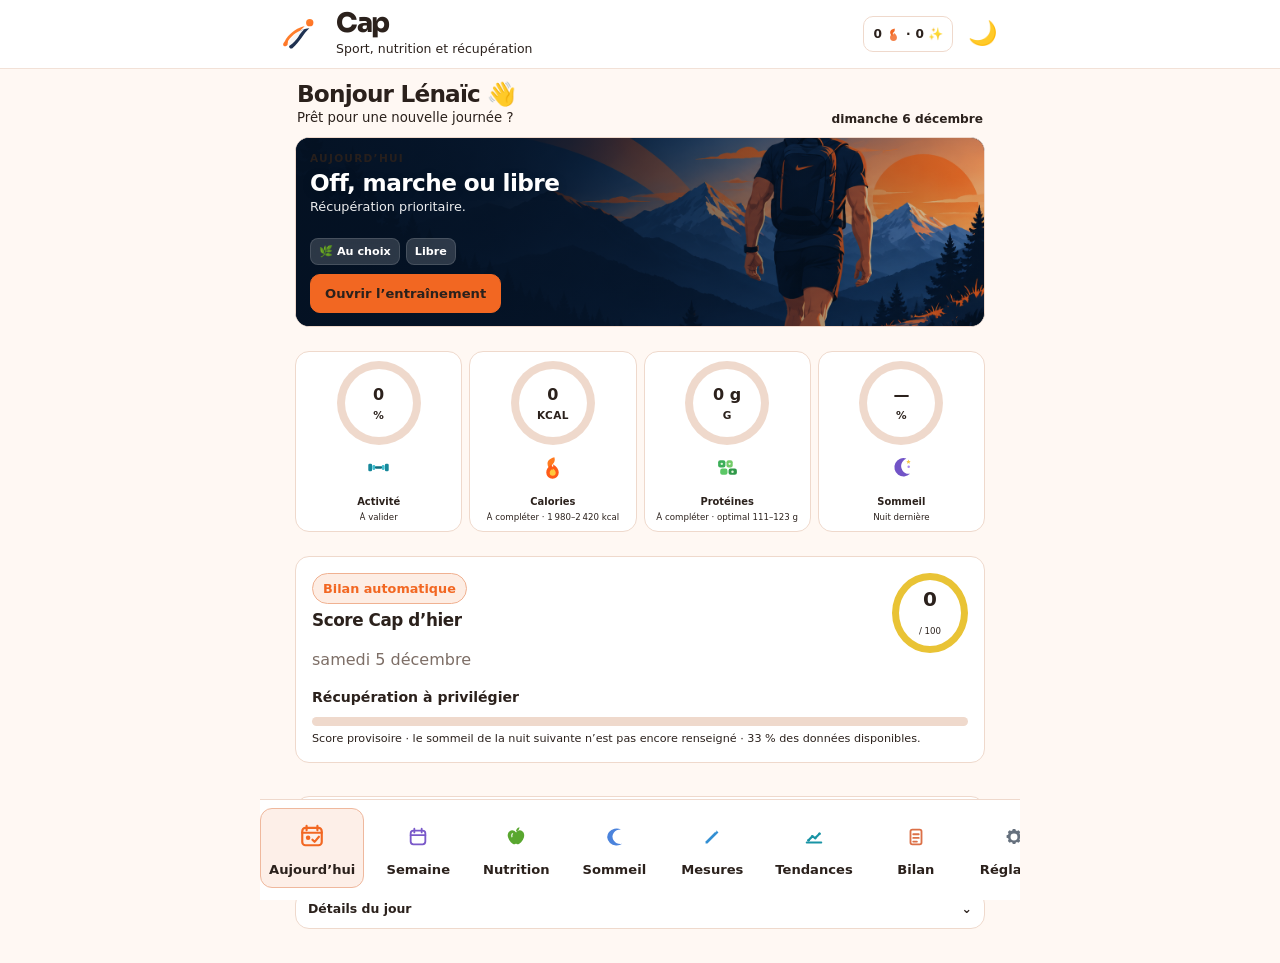
==== index.html @ 87cb785f "Add files via upload" ====
<!DOCTYPE html>
<html lang="fr">
<head>
<meta charset="UTF-8"><meta name="viewport" content="width=device-width,initial-scale=1">
<title>Cap — Sport, nutrition et récupération</title>
<style>
:root{--bg:#f4f7fb;--panel:#fff;--text:#172033;--muted:#6b7280;--line:#e2e8f0;--accent:#315efb;--soft:#eef2ff;--good:#16835f;--warn:#b56b00;--bad:#c6424e;--shadow:0 10px 28px rgba(27,42,73,.08)}
body.dark{--bg:#101521;--panel:#171e2d;--text:#edf2ff;--muted:#aab5ca;--line:#2a3449;--accent:#8ca7ff;--soft:#222d4e;--shadow:0 10px 28px rgba(0,0,0,.25)}
*{box-sizing:border-box}body{margin:0;background:var(--bg);color:var(--text);font-family:Inter,system-ui,-apple-system,Segoe UI,Roboto,sans-serif}button,input,select{font:inherit}button{cursor:pointer}
header{position:sticky;top:0;z-index:20;background:color-mix(in srgb,var(--panel) 94%,transparent);backdrop-filter:blur(12px);border-bottom:1px solid var(--line)}
.head,nav,main{max-width:1180px;margin:auto}.head{padding:13px 18px;display:flex;align-items:center;justify-content:space-between;gap:12px}.brand{display:flex;align-items:center;gap:12px}.logo{width:46px;height:46px;border-radius:15px;background:var(--soft);display:grid;place-items:center;font-size:24px}h1{margin:0;font-size:1.2rem}.subtitle{font-size:.82rem;color:var(--muted)}.actions{display:flex;gap:8px;flex-wrap:wrap}
.btn,.navbtn{border:1px solid var(--line);background:var(--panel);color:var(--text);padding:9px 12px;border-radius:12px;font-weight:700}.btn.primary,.navbtn.active{background:var(--accent);border-color:var(--accent);color:#fff}.btn.bad{color:var(--bad)}
nav{padding:0 18px 12px;display:flex;gap:7px;overflow:auto}.navbtn{white-space:nowrap}main{padding:20px 18px 60px}.view{display:none}.view.active{display:block}.grid{display:grid;grid-template-columns:minmax(0,2fr) minmax(280px,1fr);gap:18px}.card{background:var(--panel);border:1px solid var(--line);border-radius:18px;box-shadow:var(--shadow);padding:18px}.card h2,.card h3{margin-top:0}.hero{display:flex;justify-content:space-between;gap:14px;align-items:flex-start}.badge{display:inline-flex;padding:6px 10px;border-radius:999px;background:var(--soft);color:var(--accent);font-size:.8rem;font-weight:800}.note{color:var(--muted);line-height:1.5}.kpis{display:grid;grid-template-columns:repeat(4,1fr);gap:10px}.kpi{border:1px solid var(--line);border-radius:15px;padding:14px}.kpi strong{display:block;font-size:1.3rem}.kpi span{font-size:.8rem;color:var(--muted)}.form{display:grid;grid-template-columns:repeat(2,1fr);gap:11px}.form.three{grid-template-columns:repeat(3,1fr)}.field label{display:block;font-size:.77rem;color:var(--muted);margin-bottom:5px}.field input,.field select{width:100%;border:1px solid var(--line);background:var(--bg);color:var(--text);border-radius:11px;padding:10px}.rec{border-radius:16px;padding:16px;border-left:5px solid var(--accent);background:var(--soft)}.rec.good{border-left-color:var(--good)}.rec.warn{border-left-color:var(--warn)}.rec.bad{border-left-color:var(--bad)}.week{display:grid;grid-template-columns:repeat(7,minmax(120px,1fr));gap:9px;overflow:auto}.day{min-width:120px;border:1px solid var(--line);border-radius:15px;padding:13px;background:var(--panel);color:var(--text);text-align:left}.day.today{border:2px solid var(--accent);background:var(--soft)}.day.done{box-shadow:inset 0 0 0 1px var(--good)}.day strong,.day span{display:block}.day span{font-size:.79rem;color:var(--muted);margin-top:4px}.tabs{display:flex;gap:7px;overflow:auto;margin-bottom:14px}.exercise,.history-item,.alert{border:1px solid var(--line);border-radius:14px;padding:13px;margin-top:9px}.exercise label{display:flex;gap:9px}.exercise input{width:20px;height:20px;accent-color:var(--accent)}.exercise-title{font-weight:800}.exercise-meta,.muted{font-size:.84rem;color:var(--muted)}.history{display:grid;gap:10px}.alerts{display:grid;gap:9px}.small{font-size:.82rem}
@media(max-width:900px){.grid{grid-template-columns:1fr}.kpis{grid-template-columns:repeat(2,1fr)}}@media(max-width:620px){.head{display:block}.actions{margin-top:12px}.actions .btn{flex:1}.form,.form.three{grid-template-columns:1fr}.hero{display:block}}

/* Lisibilité renforcée, notamment sur les navigateurs Android */
body, main, .card, .hero, .hero h2, .hero p, .rec, .rec strong, .rec p,
#todayTitle, #todayIntro, #recommendation, #recommendation strong, #recommendation p {
  color: var(--text) !important;
  -webkit-text-fill-color: var(--text) !important;
  opacity: 1 !important;
  visibility: visible !important;
}
.badge, #todayBadge {
  color: var(--accent) !important;
  -webkit-text-fill-color: var(--accent) !important;
  background: var(--soft) !important;
  opacity: 1 !important;
}
.hero h2, #todayTitle {font-size:1.55rem !important;line-height:1.25;margin:12px 0 7px !important;font-weight:850 !important;}
.hero .note, #todayIntro {font-size:1rem !important;line-height:1.55 !important;color:var(--muted) !important;-webkit-text-fill-color:var(--muted) !important;}
.rec {font-size:1rem !important;line-height:1.5 !important;}
.rec strong {display:block;font-size:1.05rem !important;margin-bottom:5px;}
.rec p {margin:0 !important;}


.bmi-panel{margin-top:16px;border:1px solid var(--line);border-radius:16px;padding:16px;background:var(--panel)}
.bmi-value{font-size:2.7rem;font-weight:900;line-height:1;color:var(--text)}
.bmi-category{font-size:1.05rem;color:var(--muted);margin-top:5px}
.bmi-scale-wrap{position:relative;margin:26px 4px 8px}
.bmi-scale{height:16px;border-radius:5px;background:linear-gradient(90deg,
 var(--bad) 0% 13.2%,
 #6fbe4a 13.2% 47.4%,
 #f2cf61 47.4% 73.7%,
 var(--bad) 73.7% 100%);
 border:1px solid var(--line);overflow:visible}
.bmi-pointer{position:absolute;top:-18px;transform:translateX(-50%);width:0;height:0;
 border-left:10px solid transparent;border-right:10px solid transparent;border-bottom:18px solid var(--text);
 transition:left .2s}
.bmi-labels{display:flex;justify-content:space-between;color:var(--muted);font-size:.78rem;margin-top:8px}


/* ============================================================
   CAP — Console claire / Horizon sombre
   ============================================================ */
:root{
  --bg:#f7f8fa;
  --panel:#ffffff;
  --text:#16191f;
  --muted:#626872;
  --line:#d9dde3;
  --accent:#ff4b12;
  --soft:#fff1eb;
  --good:#56bd18;
  --warn:#ff8700;
  --bad:#f33224;
  --violet:#7137d8;
  --cyan:#00a5bb;
  --green:#59bd13;
  --orange:#ff530d;
  --shadow:0 8px 24px rgba(25,31,41,.06);
}
body.dark{
  --bg:#030d21;
  --panel:#071831;
  --text:#f5f8ff;
  --muted:#b8c0d2;
  --line:#174271;
  --accent:#ff8700;
  --soft:#112950;
  --good:#8eda22;
  --warn:#ff8700;
  --bad:#ff4638;
  --violet:#b167ff;
  --cyan:#16d5ed;
  --green:#98db2d;
  --orange:#ff8700;
  --shadow:0 14px 32px rgba(0,0,0,.28);
}

body{
  background:
    radial-gradient(circle at 15% -20%, rgba(0,165,187,.06), transparent 30%),
    var(--bg);
}
body.dark{
  background:
    radial-gradient(circle at 50% 0%, rgba(13,72,143,.36), transparent 43%),
    linear-gradient(180deg,#020a1a 0%,#03132b 100%);
}

header{
  background:color-mix(in srgb,var(--panel) 95%,transparent);
  border-bottom:1px solid var(--line);
  box-shadow:0 2px 14px rgba(20,27,39,.04);
}
body.dark header{background:rgba(3,13,33,.92)}

.logo{
  width:58px;height:58px;
  border:1.5px solid var(--line);
  border-radius:16px;
  background:var(--panel);
  font-size:30px;
  box-shadow:none;
}
body.dark .logo{
  border-color:#0a8dd2;
  background:linear-gradient(145deg,#05142b,#081c38);
}

h1{
  font-family:"Arial Narrow","Roboto Condensed",Impact,sans-serif;
  font-size:2rem;
  letter-spacing:.02em;
}
.subtitle{font-size:.9rem}

.actions .btn{
  min-width:96px;
  background:var(--panel);
  border-width:1.5px;
  font-weight:800;
}
#exportBtn{color:var(--orange);border-color:color-mix(in srgb,var(--orange) 45%,var(--line))}
#importBtn{color:var(--cyan);border-color:color-mix(in srgb,var(--cyan) 45%,var(--line))}
#darkBtn{color:var(--violet);border-color:color-mix(in srgb,var(--violet) 45%,var(--line))}
.actions .btn:hover{transform:translateY(-1px)}

nav{
  padding-top:2px;
  align-items:stretch;
}
.navbtn{
  display:flex;
  flex-direction:column;
  align-items:center;
  justify-content:center;
  gap:3px;
  min-width:104px;
  padding:8px 12px;
  border-color:transparent;
  background:transparent;
  color:var(--muted);
  font-size:.79rem;
  transition:.18s ease;
}
.nav-icon{font-size:1.35rem;line-height:1.1}
.navbtn.active{
  background:var(--soft);
  color:var(--accent);
  border-color:color-mix(in srgb,var(--accent) 30%,transparent);
}
.nav-today.active,.nav-week.active,.nav-settings.active{color:var(--orange)}
.nav-nutrition.active{color:var(--green);background:color-mix(in srgb,var(--green) 10%,var(--panel))}
.nav-sleep.active{color:var(--violet);background:color-mix(in srgb,var(--violet) 10%,var(--panel))}
.nav-history.active,.nav-trends.active{color:var(--cyan);background:color-mix(in srgb,var(--cyan) 10%,var(--panel))}

.card{
  border-radius:17px;
  box-shadow:var(--shadow);
  border:1px solid var(--line);
}
.card h2,.card h3{
  font-family:"Arial Narrow","Roboto Condensed",Impact,sans-serif;
  text-transform:uppercase;
  letter-spacing:.045em;
  font-weight:700;
}
body.dark .card{
  background:linear-gradient(145deg,rgba(8,29,60,.95),rgba(4,19,43,.96));
}

.kpi{
  min-height:128px;
  text-align:center;
  display:flex;
  flex-direction:column;
  justify-content:center;
  border-width:1.5px;
  background:var(--panel);
}
.kpi strong{font-size:1.75rem}
.kpi:nth-child(1){color:var(--violet);border-color:color-mix(in srgb,var(--violet) 38%,var(--line))}
.kpi:nth-child(2){color:var(--cyan);border-color:color-mix(in srgb,var(--cyan) 38%,var(--line))}
.kpi:nth-child(3){color:var(--orange);border-color:color-mix(in srgb,var(--orange) 38%,var(--line))}
.kpi:nth-child(4){color:var(--green);border-color:color-mix(in srgb,var(--green) 38%,var(--line))}
.kpi span{color:inherit;opacity:.78}
body.dark .kpi:nth-child(1){background:linear-gradient(155deg,#251342,#120b2f)}
body.dark .kpi:nth-child(2){background:linear-gradient(155deg,#073d54,#062b43)}
body.dark .kpi:nth-child(3){background:linear-gradient(155deg,#5c2d14,#3a1b0d)}
body.dark .kpi:nth-child(4){background:linear-gradient(155deg,#173c25,#0b2918)}

#today > .card:nth-child(2) h3{color:var(--orange)}
.alert{
  border-left:4px solid var(--orange);
  background:color-mix(in srgb,var(--orange) 5%,var(--panel));
}

.bmi-value{color:var(--green)!important;font-family:monospace}
body.dark .bmi-value{color:#28a7ff!important}
.bmi-category{text-transform:uppercase;font-family:monospace;letter-spacing:.03em}
.bmi-scale{height:14px;border-radius:999px}

.field input,.field select{
  border-width:1.5px;
  background:color-mix(in srgb,var(--panel) 92%,var(--bg));
}
input[type="range"]{accent-color:var(--orange)}

.btn.primary{
  background:linear-gradient(135deg,var(--orange),#e93b0a);
  border-color:var(--orange);
  color:#fff!important;
}
body.dark .btn.primary{box-shadow:0 0 18px rgba(255,135,0,.18)}

.badge{
  background:color-mix(in srgb,var(--orange) 12%,var(--panel))!important;
  color:var(--orange)!important;
  border:1px solid color-mix(in srgb,var(--orange) 35%,var(--line));
}
.rec{
  background:color-mix(in srgb,var(--cyan) 8%,var(--panel));
  border-left-color:var(--cyan);
}
.rec.warn{background:color-mix(in srgb,var(--orange) 9%,var(--panel));border-left-color:var(--orange)}
.rec.bad{background:color-mix(in srgb,var(--bad) 8%,var(--panel));border-left-color:var(--bad)}
.rec.good{background:color-mix(in srgb,var(--green) 8%,var(--panel));border-left-color:var(--green)}

.day.today{
  border-color:var(--orange);
  background:color-mix(in srgb,var(--orange) 8%,var(--panel));
}
.exercise input{accent-color:var(--orange)}
.progress>div{background:linear-gradient(90deg,var(--cyan),var(--green))}

.sleep-score .moon{filter:drop-shadow(0 0 12px rgba(177,103,255,.25))}
#sleepLabel{color:var(--violet)}

@media(max-width:620px){
  body{padding-bottom:82px}
  header{position:relative}
  .head{padding:16px 18px}
  .brand{align-items:center}
  .actions{display:grid;grid-template-columns:repeat(3,1fr);width:100%;gap:8px}
  .actions .btn{min-width:0;padding:11px 6px;font-size:.8rem}
  nav{
    position:fixed;
    left:0;right:0;bottom:0;
    z-index:50;
    max-width:none;
    padding:6px 8px calc(6px + env(safe-area-inset-bottom));
    background:color-mix(in srgb,var(--panel) 96%,transparent);
    backdrop-filter:blur(14px);
    border-top:1px solid var(--line);
    gap:2px;
  }
  body.dark nav{background:rgba(3,13,33,.96)}
  .navbtn{
    flex:1;
    min-width:67px;
    padding:7px 3px;
    font-size:.65rem;
    border-radius:11px;
  }
  .nav-icon{font-size:1.2rem}
  .kpis{grid-template-columns:repeat(2,1fr)}
  .kpi{min-height:112px}
  main{padding-bottom:24px}
}


.mobile-theme-btn{display:none;border:1.5px solid var(--line);background:var(--panel);color:var(--violet);width:46px;height:46px;border-radius:14px;font-size:1.35rem;align-items:center;justify-content:center;box-shadow:var(--shadow)}
body.dark .mobile-theme-btn{background:#112950;border-color:#7049aa;color:#d9b8ff}
@media(max-width:620px){
  .head{position:relative;padding-right:76px!important}
  .mobile-theme-btn{display:flex;position:absolute;right:18px;top:20px;z-index:5}
  .actions{display:grid!important;margin-top:14px!important}
  #darkBtn{display:none}
}


.meal-form{display:grid;grid-template-columns:1.5fr repeat(4,minmax(90px,1fr));gap:10px;align-items:end}
.meal-actions{display:flex;gap:8px;flex-wrap:wrap;margin-top:12px}
.meal-list{display:grid;gap:10px;margin-top:18px}
.meal-item{border:1px solid var(--line);border-radius:14px;padding:14px;background:color-mix(in srgb,var(--panel) 96%,var(--bg))}
.meal-item-head{display:flex;justify-content:space-between;align-items:flex-start;gap:12px}
.meal-title{font-weight:850;font-size:1rem}
.meal-time{font-size:.78rem;color:var(--muted);margin-top:3px}
.meal-macros{display:grid;grid-template-columns:repeat(4,1fr);gap:8px;margin-top:12px}
.meal-macro{border:1px solid var(--line);border-radius:11px;padding:9px;text-align:center}
.meal-macro strong{display:block;font-size:1rem}.meal-macro span{font-size:.72rem;color:var(--muted)}
.meal-buttons{display:flex;gap:7px}.meal-buttons .btn{padding:7px 9px;font-size:.78rem}
.total-strip{display:grid;grid-template-columns:repeat(4,1fr);gap:8px;margin-top:16px}
.total-chip{border:1px solid var(--line);border-radius:12px;padding:10px;text-align:center;background:var(--panel)}
.total-chip strong{display:block;font-size:1.08rem}.total-chip span{font-size:.75rem;color:var(--muted)}
@media(max-width:850px){.meal-form{grid-template-columns:1fr 1fr}.meal-form .field:first-child{grid-column:1/-1}}
@media(max-width:560px){.meal-form{grid-template-columns:1fr 1fr}.meal-macros,.total-strip{grid-template-columns:repeat(2,1fr)}}


.overview-kpis{grid-template-columns:repeat(3,1fr)}
.kpi small{display:block;margin-top:7px;font-size:.72rem;color:var(--muted);font-weight:700}
.mini-progress{height:8px;width:100%;margin-top:11px;border-radius:999px;background:var(--line);overflow:hidden}
.mini-progress>div{height:100%;width:0;border-radius:999px;transition:width .25s ease}
#kpiSleepBar{background:var(--violet)}
#kpiRecoveryBar{background:var(--cyan)}
#kpiCaloriesBar{background:var(--orange)}
.sleep-progress.attention>div{background:var(--warn)!important}
.sleep-progress.critical>div{background:var(--bad)!important}
#kpiProteinBar{background:var(--green)}
#kpiCarbsBar{background:var(--cyan)}
#kpiFatBar{background:var(--violet)}
.overview-kpis .kpi:nth-child(5){color:var(--cyan);border-color:color-mix(in srgb,var(--cyan) 38%,var(--line))}
.overview-kpis .kpi:nth-child(6){color:var(--violet);border-color:color-mix(in srgb,var(--violet) 38%,var(--line))}
body.dark .overview-kpis .kpi:nth-child(5){background:linear-gradient(155deg,#073d54,#062b43)}
body.dark .overview-kpis .kpi:nth-child(6){background:linear-gradient(155deg,#251342,#120b2f)}
@media(max-width:760px){.overview-kpis{grid-template-columns:repeat(2,1fr)}}


.navy-panel{margin-top:16px;border:1px solid var(--line);border-radius:16px;padding:16px;background:var(--panel)}
.navy-result{display:flex;justify-content:space-between;align-items:flex-end;gap:16px;margin-top:16px}
.navy-value{font-size:2.7rem;font-weight:900;line-height:1;color:var(--cyan);font-family:monospace}
.navy-label{font-size:1rem;color:var(--muted);margin-top:5px}
.navy-help{margin-top:12px;padding:11px;border-radius:12px;background:color-mix(in srgb,var(--cyan) 7%,var(--panel));color:var(--muted);font-size:.82rem;line-height:1.45}
.navy-gauge{height:12px;border-radius:999px;background:linear-gradient(90deg,#43b96b 0 35%,#8bc34a 35% 55%,#f3c34f 55% 75%,#ef5b4d 75% 100%);position:relative;margin-top:22px}
.navy-pointer{position:absolute;top:-17px;transform:translateX(-50%);width:0;height:0;border-left:9px solid transparent;border-right:9px solid transparent;border-bottom:16px solid var(--text);left:0;transition:left .2s}
.navy-scale{display:flex;justify-content:space-between;color:var(--muted);font-size:.74rem;margin-top:7px}
@media(max-width:620px){.navy-result{display:block}.navy-value{margin-top:8px}}


.yesterday-score-card{border-color:color-mix(in srgb,var(--cyan) 45%,var(--line))}
.score-cap-head{display:flex;justify-content:space-between;align-items:center;gap:16px}
.score-cap-head h2{margin:10px 0 3px}
.score-cap-ring{width:104px;height:104px;flex:0 0 104px;border-radius:50%;display:flex;flex-direction:column;align-items:center;justify-content:center;border:8px solid var(--line);background:var(--panel);box-shadow:inset 0 0 0 2px color-mix(in srgb,var(--cyan) 20%,transparent)}
.score-cap-ring strong{font-size:2rem;line-height:1}.score-cap-ring span{font-size:.72rem;color:var(--muted)}
.score-cap-ring.excellent{border-color:var(--green)}.score-cap-ring.very-good{border-color:var(--cyan)}.score-cap-ring.good{border-color:#e3c33c}.score-cap-ring.medium{border-color:var(--orange)}.score-cap-ring.low{border-color:var(--bad)}
.score-cap-status{font-size:1.15rem;font-weight:850;margin-top:14px}
.score-cap-progress{height:13px;background:var(--line);border-radius:999px;overflow:hidden;margin-top:9px}
.score-cap-progress>div{height:100%;width:0;border-radius:999px;background:linear-gradient(90deg,var(--orange),var(--cyan),var(--green));transition:width .3s}
.score-cap-coverage{font-size:.78rem;color:var(--muted);margin-top:7px}
.score-breakdown{display:grid;grid-template-columns:repeat(4,1fr);gap:9px;margin:17px 0}
.score-part{border:1px solid var(--line);border-radius:13px;padding:11px;background:color-mix(in srgb,var(--panel) 96%,var(--bg))}
.score-part span{display:block;font-size:.76rem;color:var(--muted)}.score-part strong{display:block;font-size:1.12rem;margin:4px 0 8px}
.score-part .mini-progress{margin-top:0;height:6px}.score-part .mini-progress>div{background:var(--cyan)}
#yesterdayNutritionBar{background:var(--green)}#yesterdayActivityBar{background:var(--orange)}#yesterdayWellnessBar{background:var(--violet)}
@media(max-width:620px){.score-cap-ring{width:88px;height:88px;flex-basis:88px}.score-cap-ring strong{font-size:1.65rem}.score-breakdown{grid-template-columns:repeat(2,1fr)}}


/* Icônes de navigation en flat design */
.nav-icon{
  width:38px;
  height:38px;
  display:grid;
  place-items:center;
  border-radius:12px;
  font-size:1.25rem;
  line-height:1;
  background:#edf1f6;
  border:1px solid transparent;
  box-shadow:none;
}
.nav-today .nav-icon{background:#fff0e9;color:#ef5a24;border-color:#ffd1bf}
.nav-week .nav-icon{background:#eaf2ff;color:#3478d4;border-color:#c7dcff}
.nav-nutrition .nav-icon{background:#edf9e8;color:#58a928;border-color:#cdeaba}
.nav-sleep .nav-icon{background:#f1eafd;color:#7a52c7;border-color:#d9c7f5}
.nav-history .nav-icon{background:#fff4df;color:#b87818;border-color:#f1d39c}
.nav-trends .nav-icon{background:#e8f8fa;color:#168fa0;border-color:#bde7ec}
.nav-settings .nav-icon{background:#eef0f3;color:#59616d;border-color:#d7dce2}
body.dark .nav-icon{box-shadow:none}
body.dark .nav-today .nav-icon{background:#4c2014;color:#ff8658;border-color:#8f4027}
body.dark .nav-week .nav-icon{background:#102f58;color:#68a9ff;border-color:#24558d}
body.dark .nav-nutrition .nav-icon{background:#173a22;color:#8bd85a;border-color:#356f45}
body.dark .nav-sleep .nav-icon{background:#2b1b4c;color:#bc8aff;border-color:#5b3a8e}
body.dark .nav-history .nav-icon{background:#493516;color:#ffc862;border-color:#826126}
body.dark .nav-trends .nav-icon{background:#113b43;color:#47d2df;border-color:#246b76}
body.dark .nav-settings .nav-icon{background:#252e3c;color:#c6ced9;border-color:#465367}
.navbtn.active .nav-icon{transform:translateY(-1px)}
@media(max-width:620px){
  .nav-icon{width:34px;height:34px;border-radius:10px;font-size:1.12rem}
}


.easter-version-wrap{margin-top:28px;padding-top:18px;border-top:1px solid var(--line);text-align:center}
.version-egg{appearance:none;border:0;background:transparent;color:var(--muted);font:700 .8rem/1.2 monospace;padding:8px 12px;border-radius:10px;cursor:pointer;user-select:none;-webkit-user-select:none}
.version-egg:active{background:color-mix(in srgb,var(--accent) 8%,transparent)}
.version-hint{font-size:.7rem;color:color-mix(in srgb,var(--muted) 72%,transparent);margin-top:2px}


.exercise-row{display:grid;grid-template-columns:minmax(0,1fr) 150px;gap:14px;align-items:center}.exercise-row.no-charge{grid-template-columns:1fr}
.exercise-main label{margin:0}
.charge-field label{display:block;font-size:.7rem;color:var(--muted);margin-bottom:4px}
.charge-input{width:100%;min-width:118px;border:1px solid var(--line);background:var(--bg);color:var(--text);border-radius:10px;padding:10px 8px;text-align:center;font-weight:750;font-size:1rem}
.charge-input::placeholder{color:var(--muted);font-weight:500}
@media(max-width:520px){
 .exercise-row{grid-template-columns:minmax(0,1fr) 128px;gap:10px}.exercise-row.no-charge{grid-template-columns:1fr}
 .charge-input{padding:8px 5px}
}


.plank-timer{margin-top:10px;padding:11px;border:1px solid var(--line);border-radius:12px;background:color-mix(in srgb,var(--cyan) 6%,var(--panel))}
.timer-top{display:flex;align-items:center;justify-content:space-between;gap:10px}
.timer-display{font:900 1.65rem/1 monospace;color:var(--cyan)}
.timer-duration{display:flex;align-items:center;gap:6px;color:var(--muted);font-size:.76rem}
.timer-duration input{width:72px;border:1px solid var(--line);background:var(--bg);color:var(--text);border-radius:9px;padding:7px;text-align:center;font-weight:800}
.timer-buttons{display:flex;gap:7px;flex-wrap:wrap;margin-top:10px}
.timer-buttons .btn{padding:7px 10px;font-size:.76rem}
.timer-progress{height:7px;background:var(--line);border-radius:999px;overflow:hidden;margin-top:10px}
.timer-progress>div{height:100%;width:100%;background:linear-gradient(90deg,var(--cyan),var(--violet));transition:width .2s linear}


.training-tools{display:grid;grid-template-columns:1fr 1fr;gap:10px;margin:14px 0}
.tool-card{border:1px solid var(--line);border-radius:14px;padding:12px;background:color-mix(in srgb,var(--panel) 92%,var(--cyan) 8%)}
.tool-head{display:flex;justify-content:space-between;align-items:center;gap:8px;margin-bottom:8px}
.tool-time{font:900 1.45rem/1 monospace}
.tool-actions{display:flex;gap:6px;flex-wrap:wrap}
.tool-actions .btn{padding:7px 9px;font-size:.74rem}
.tool-duration{width:67px!important;padding:6px!important;text-align:center}
.light-mode-banner{border:1px solid color-mix(in srgb,var(--orange) 55%,var(--line));background:color-mix(in srgb,var(--orange) 9%,var(--panel));border-radius:13px;padding:11px;margin:12px 0}
.light-mode-banner strong{display:block;margin-bottom:4px}
.mode-buttons{display:flex;gap:6px;flex-wrap:wrap;margin-top:9px}
.series-details{margin-top:8px;border-top:1px dashed var(--line);padding-top:7px}
.series-details summary{cursor:pointer;color:var(--muted);font-size:.78rem;font-weight:800;list-style:none}
.series-details summary::-webkit-details-marker{display:none}
.series-grid{display:grid;grid-template-columns:repeat(auto-fit,minmax(68px,1fr));gap:7px;margin-top:9px}
.series-item{border:1px solid var(--line);border-radius:10px;padding:7px;text-align:center;background:var(--panel)}
.series-item.done{border-color:color-mix(in srgb,var(--green) 65%,var(--line));background:color-mix(in srgb,var(--green) 10%,var(--panel))}
.series-item label{display:flex!important;justify-content:center;gap:5px;font-size:.72rem}
.series-item input[type=number]{width:55px;margin-top:5px;padding:5px;border:1px solid var(--line);border-radius:7px;background:var(--bg);color:var(--text);text-align:center}
.progression-tip{margin-top:8px;padding:8px 10px;border-radius:10px;background:color-mix(in srgb,var(--green) 10%,var(--panel));border:1px solid color-mix(in srgb,var(--green) 45%,var(--line));font-size:.78rem}
.session-meta{font-size:.75rem;color:var(--muted);margin-top:5px}
@media(max-width:600px){.training-tools{grid-template-columns:1fr}.tool-card{padding:10px}.series-grid{grid-template-columns:repeat(3,1fr)}}


.training-tools{gap:8px;margin:10px 0}
.tool-card{padding:9px 10px;border-radius:12px}
.tool-head{margin-bottom:6px}
.tool-time{font-size:1.15rem}
.tool-actions{gap:5px}
.tool-actions .btn{padding:6px 8px;font-size:.7rem}
.tool-duration{width:58px!important;padding:5px!important}
.mode-accordion{margin:10px 0;border:1px solid color-mix(in srgb,var(--orange) 45%,var(--line));border-radius:12px;background:color-mix(in srgb,var(--orange) 7%,var(--panel));overflow:hidden}
.mode-accordion summary{cursor:pointer;list-style:none;padding:10px 12px;font-weight:850;display:flex;justify-content:space-between;align-items:center}
.mode-accordion summary::-webkit-details-marker{display:none}
.mode-accordion summary::after{content:'▾';color:var(--muted);font-size:.8rem}
.mode-accordion[open] summary::after{content:'▴'}
.mode-accordion-body{padding:0 12px 11px}
.mode-accordion-body p{margin:0 0 8px;font-size:.82rem;color:var(--muted)}
.mode-buttons{margin-top:0}
.mode-buttons .btn{padding:7px 10px;font-size:.75rem}
.session-timer-single{margin:8px 0 12px}
@media(max-width:600px){
 .training-tools{grid-template-columns:1fr}
 .tool-card{padding:8px 9px}
 .tool-time{font-size:1.05rem}
 .tool-actions .btn{padding:5px 7px}
}


.pre-session-tools{margin:6px 0 14px}
.pre-session-tools .mode-accordion{margin:0 0 8px}
.title-badge-below{display:inline-flex;margin:8px 0 10px}


.week-editor{margin:12px 0 4px;border:1px solid var(--line);border-radius:13px;background:var(--panel);overflow:hidden}
.week-editor>summary{cursor:pointer;list-style:none;padding:10px 12px;font-weight:850;display:flex;align-items:center;justify-content:space-between;gap:8px}
.week-editor>summary::-webkit-details-marker{display:none}
.week-editor>summary::after{content:'▾';color:var(--muted);font-size:.78rem}
.week-editor[open]>summary::after{content:'▴'}
.week-editor-body{padding:0 12px 12px}
.week-editor-note{font-size:.78rem;color:var(--muted);margin:0 0 10px}
.week-editor-grid{display:grid;grid-template-columns:repeat(2,minmax(0,1fr));gap:8px}
.week-editor-row{display:grid;grid-template-columns:78px minmax(0,1fr);align-items:center;gap:8px}
.week-editor-row strong{font-size:.78rem}
.week-editor-row select{width:100%;min-width:0;padding:7px 8px;border:1px solid var(--line);border-radius:9px;background:var(--bg);color:var(--text);font-size:.78rem}
.week-editor-actions{display:flex;gap:7px;flex-wrap:wrap;margin-top:10px}
.week-editor-actions .btn{padding:7px 9px;font-size:.74rem}
.week-custom-badge{display:inline-flex;align-items:center;gap:5px;margin-top:8px;padding:5px 8px;border:1px solid color-mix(in srgb,var(--orange) 45%,var(--line));border-radius:999px;background:color-mix(in srgb,var(--orange) 8%,var(--panel));font-size:.72rem;font-weight:800}
@media(max-width:600px){.week-editor-grid{grid-template-columns:1fr}.week-editor-row{grid-template-columns:70px minmax(0,1fr)}}


.measure-layout{display:grid;grid-template-columns:minmax(0,1.65fr) minmax(280px,.85fr);gap:18px}
.measure-title-row,.measure-chart-head{display:flex;align-items:flex-start;justify-content:space-between;gap:14px}
.measure-profile-strip{display:grid;grid-template-columns:1fr 1fr 1.3fr;gap:9px;margin-top:14px}
.measure-profile-strip>div,.measure-profile-strip>label{border:1px solid var(--line);border-radius:12px;padding:10px;background:color-mix(in srgb,var(--panel) 96%,var(--cyan) 4%)}
.measure-profile-strip span,.measure-profile-strip label{font-size:.72rem;color:var(--muted)}
.measure-profile-strip strong{display:block;margin-top:3px}
.measure-profile-strip select{width:100%;margin-top:5px;border:1px solid var(--line);background:var(--bg);color:var(--text);border-radius:8px;padding:6px}
.measure-entry-grid{display:grid;grid-template-columns:repeat(3,minmax(0,1fr));gap:10px}
.measure-entry-grid>label{font-size:.75rem;font-weight:800;color:var(--muted)}
.measure-entry-grid input,.input-unit input{width:100%;margin-top:5px;border:1px solid var(--line);background:var(--bg);color:var(--text);border-radius:9px;padding:8px;font-weight:750}
.input-unit{display:flex;align-items:center;gap:6px}
.input-unit span{font-size:.72rem;color:var(--muted);margin-top:5px;min-width:22px}
.measure-entry-actions{display:flex;gap:8px;flex-wrap:wrap;margin-top:12px}
.measure-kpis{display:grid;grid-template-columns:1fr 1fr;gap:9px}
.measure-kpi{border:1px solid var(--line);border-radius:12px;padding:10px;background:var(--panel)}
.measure-kpi span{display:block;font-size:.68rem;color:var(--muted);margin-bottom:4px}
.measure-kpi strong{font-size:1.25rem}
.measure-kpi small{display:block;margin-top:4px;color:var(--muted);font-size:.66rem}
.measure-composition{margin-top:10px}
.measure-composition-row{display:flex;justify-content:space-between;gap:10px;padding:7px 0;border-bottom:1px solid var(--line);font-size:.78rem}
.measure-composition-row:last-child{border-bottom:0}
.measure-composition-row span{color:var(--muted)}
.measure-second-row{margin-top:18px}
.measure-chart-head select{border:1px solid var(--line);background:var(--bg);color:var(--text);border-radius:9px;padding:7px;max-width:180px}
.measure-chart{min-height:230px;margin-top:12px;border:1px solid var(--line);border-radius:13px;padding:8px;background:color-mix(in srgb,var(--panel) 97%,var(--cyan) 3%);overflow:hidden}
.measure-chart svg{display:block;width:100%;height:215px}
.measure-chart-empty{display:grid;place-items:center;min-height:210px;color:var(--muted);text-align:center;font-size:.8rem}
.measure-chart-stats{display:grid;grid-template-columns:repeat(4,1fr);gap:8px;margin-top:9px}
.measure-stat-mini{border:1px solid var(--line);border-radius:10px;padding:8px;text-align:center}
.measure-stat-mini strong{display:block;font-size:.9rem}
.measure-stat-mini span{font-size:.65rem;color:var(--muted)}
.measure-stats{display:grid;gap:8px}
.measure-stat-row{border:1px solid var(--line);border-radius:11px;padding:9px}
.measure-stat-row .row-head{display:flex;justify-content:space-between;gap:10px;font-size:.78rem}
.measure-stat-row .row-head span{color:var(--muted)}
.measure-stat-row small{display:block;color:var(--muted);margin-top:4px;font-size:.67rem}
.symmetry-row{margin-top:9px}
.symmetry-head{display:flex;justify-content:space-between;gap:10px;font-size:.76rem}
.symmetry-bar{height:7px;border-radius:999px;background:var(--line);overflow:hidden;margin-top:5px}
.symmetry-bar>div{height:100%;background:linear-gradient(90deg,var(--cyan),var(--violet));border-radius:999px}
.measure-history{display:grid;gap:8px;margin-top:12px}
.measure-history-row{display:grid;grid-template-columns:105px repeat(4,minmax(70px,1fr)) auto;gap:8px;align-items:center;border:1px solid var(--line);border-radius:11px;padding:9px}
.measure-history-row .date{font-weight:850}
.measure-history-cell span{display:block;font-size:.62rem;color:var(--muted)}
.measure-history-cell strong{font-size:.78rem}
.measure-history-buttons{display:flex;gap:5px}
.measure-history-buttons .btn{padding:6px 7px;font-size:.68rem}
.measure-history-actions{display:flex;gap:7px}
.delta-up{color:var(--orange)}
.delta-down{color:var(--green)}
.delta-neutral{color:var(--muted)}
@media(max-width:850px){
 .measure-layout{grid-template-columns:1fr}
 .measure-entry-grid{grid-template-columns:repeat(2,minmax(0,1fr))}
 .measure-profile-strip{grid-template-columns:1fr 1fr}
 .measure-profile-strip>label{grid-column:1/-1}
 .measure-chart-stats{grid-template-columns:repeat(2,1fr)}
}
@media(max-width:600px){
 .measure-entry-grid{grid-template-columns:1fr 1fr}
 .measure-title-row,.measure-chart-head{align-items:stretch;flex-direction:column}
 .measure-chart-head select{max-width:none;width:100%}
 .measure-history-row{grid-template-columns:85px 1fr 1fr auto}
 .measure-history-row .hide-mobile{display:none}
 .measure-kpis{grid-template-columns:1fr 1fr}
}


.measure-chart .chart-axis{stroke:color-mix(in srgb,var(--muted) 35%,transparent);stroke-width:1}
.measure-chart .chart-label{fill:var(--muted);font-size:11px}
.measure-chart .measure-margin-band{fill:color-mix(in srgb,var(--cyan) 15%,transparent);stroke:none}
.measure-chart .measure-line{stroke:var(--cyan);stroke-width:3;vector-effect:non-scaling-stroke}
.measure-chart .measure-dots circle{fill:var(--panel);stroke:var(--violet);stroke-width:2;vector-effect:non-scaling-stroke}

</style>
<link rel="icon" type="image/svg+xml" href="assets/favicon.svg">
<style id="cap-index-nav-fix-v16">
/* Correctif embarqué : un seul fichier à remplacer (index.html). */
#nav .nav-week{background:#f4eeff!important;}
#nav .nav-week .nav-icon{background:#eee4ff!important;color:#7a52c7!important;border-color:#d7c3f7!important;}
#nav .nav-week.active{color:#7a52c7!important;background:#f4eeff!important;}
#nav .nav-sleep{background:#edf5ff!important;}
#nav .nav-sleep .nav-icon{background:#e2efff!important;color:#3478d4!important;border-color:#c2daf9!important;}
#nav .nav-sleep.active{color:#3478d4!important;background:#edf5ff!important;}
#nav .nav-sleep .nav-icon svg{width:25px!important;height:25px!important;}
#nav .nav-nutrition .nav-icon svg{width:24px!important;height:24px!important;}
body.dark #nav .nav-week{background:#251a3e!important;}
body.dark #nav .nav-week .nav-icon{background:#342457!important;color:#bc8aff!important;border-color:#5a3f89!important;}
body.dark #nav .nav-sleep{background:#102947!important;}
body.dark #nav .nav-sleep .nav-icon{background:#17385f!important;color:#77b3ff!important;border-color:#2d5f91!important;}
</style>
<style id="cap-home-kpis-rings-v18">
/* Dashboard maison : anneaux ronds + nav aux couleurs distinctes */
.home-kpis{display:grid;grid-template-columns:repeat(4,minmax(0,1fr));gap:12px;margin-top:14px}
.home-kpi{display:flex;flex-direction:column;align-items:center;justify-content:flex-start;gap:10px;padding:12px 10px;border:1px solid var(--line);border-radius:18px;background:var(--panel);box-shadow:var(--shadow);min-height:164px;text-align:center}
.home-kpi.activity{--ring-color:var(--cyan);--ring-soft:#e9fafd}
.home-kpi.sleep{--ring-color:var(--violet);--ring-soft:#f2eaff}
.home-kpi.calories{--ring-color:var(--orange);--ring-soft:#fff1e8}
.home-kpi.protein{--ring-color:var(--green);--ring-soft:#eef9e8}
.home-kpi.recovery{--ring-color:var(--cyan);--ring-soft:#e9fafd}
.home-kpi-ring{width:84px;height:84px;flex:0 0 84px;border-radius:50%;display:grid;place-items:center;position:relative;background:conic-gradient(var(--ring-color) 0%, var(--line) 0);box-shadow:inset 0 0 0 1px color-mix(in srgb,var(--ring-color) 18%,transparent)}
.home-kpi-ring::before{content:'';position:absolute;inset:8px;border-radius:50%;background:var(--panel);box-shadow:inset 0 0 0 1px color-mix(in srgb,var(--ring-color) 16%,var(--line))}
.home-kpi-ring-inner{position:relative;z-index:1;text-align:center;display:grid;gap:2px;justify-items:center}
.home-kpi-ring strong{font-size:1.12rem;line-height:1.05;font-weight:900;color:var(--text)}
.home-kpi-ring span{font-size:.66rem;font-weight:800;color:var(--muted);text-transform:uppercase;letter-spacing:.03em}
.home-kpi-copy{display:flex;flex-direction:column;align-items:center;gap:4px;min-width:0;width:100%}
.home-kpi-copy small{font-size:.84rem;font-weight:900;color:var(--text);text-transform:none;letter-spacing:0;line-height:1.1}
.home-kpi-copy>span:last-child{font-size:.68rem;line-height:1.25;color:var(--muted);max-width:100%;display:block}
.kpi-icon-badge{width:32px;height:32px;border-radius:11px;display:flex;align-items:center;justify-content:center;border:1px solid transparent;flex:0 0 auto;text-align:center}
.kpi-icon-badge svg{width:20px;height:20px;display:block;margin:auto;flex:0 0 auto}
.kpi-icon-badge.activity{background:#e9fafd;color:var(--cyan);border-color:#bdebf3}
.kpi-icon-badge.sleep{background:#f2eaff;color:var(--violet);border-color:#dccbfb}
.kpi-icon-badge.calories{background:#fff1e8;color:var(--orange);border-color:#ffd0bb}
.kpi-icon-badge.protein{background:#eef9e8;color:var(--green);border-color:#cbeab8}
.kpi-icon-badge.recovery{background:#e9fafd;color:var(--cyan);border-color:#bdebf3}
body.dark .home-kpi{background:linear-gradient(155deg,#071a33,#081d38)}
body.dark .home-kpi-ring::before{background:#071831}
body.dark .kpi-icon-badge.activity{background:#103946;border-color:#266d7c;color:#68e1ec}
body.dark .kpi-icon-badge.sleep{background:#2a1a48;border-color:#5b3c91;color:#cda5ff}
body.dark .kpi-icon-badge.calories{background:#4e2413;border-color:#8e4a2d;color:#ff9d5f}
body.dark .kpi-icon-badge.protein{background:#173721;border-color:#356f45;color:#9ce268}
body.dark .kpi-icon-badge.recovery{background:#103946;border-color:#266d7c;color:#68e1ec}

/* Nav : une couleur par onglet, aucune paire identique côte à côte */
#nav .navbtn{border:1px solid var(--line);border-radius:22px;padding:10px 12px;min-width:104px;color:var(--text);background:var(--panel)}
#nav .navbtn>span:last-child{font-weight:850;color:inherit}
#nav .nav-today{background:#fff6ef;color:#f06a2b;border-color:#ffd5c2}
#nav .nav-week{background:#f6efff;color:#8757cf;border-color:#ddcdf8}
#nav .nav-nutrition{background:#f1f9ec;color:#5ea92e;border-color:#d2eabc}
#nav .nav-sleep{background:#eef6ff;color:#3d7ed8;border-color:#caddfa}
#nav .nav-history{background:#fff4e4;color:#ba811d;border-color:#f4d9aa}
#nav .nav-trends{background:#eaf9f4;color:#1f9a71;border-color:#bde8d7}
#nav .nav-measures{background:#fff0ea;color:#df6d50;border-color:#facbbb}
#nav .nav-summary{background:#fdf0f7;color:#cd5990;border-color:#f2c4da}
#nav .nav-settings{background:#eff3f7;color:#5d6c7c;border-color:#d7e0e9}
#nav .nav-today .nav-icon{background:#fff0e8;color:#f06a2b;border-color:#ffd4c4}
#nav .nav-week .nav-icon{background:#efe5ff;color:#8757cf;border-color:#d8c5fb}
#nav .nav-nutrition .nav-icon{background:#edf8e7;color:#5ea92e;border-color:#cfe8ba}
#nav .nav-sleep .nav-icon{background:#e7f1ff;color:#3d7ed8;border-color:#c7daf9}
#nav .nav-history .nav-icon{background:#fff0d8;color:#ba811d;border-color:#f0d1a0}
#nav .nav-trends .nav-icon{background:#def6ed;color:#1f9a71;border-color:#b4e6d2}
#nav .nav-measures .nav-icon{background:#ffe7df;color:#df6d50;border-color:#f6c2b3}
#nav .nav-summary .nav-icon{background:#fae1ef;color:#cd5990;border-color:#efbdd6}
#nav .nav-settings .nav-icon{background:#e8edf2;color:#5d6c7c;border-color:#d1dae3}
#nav .navbtn.active{box-shadow:inset 0 -3px 0 currentColor;color:inherit}
body.dark #nav .nav-today{background:#3e2017;border-color:#7d462f;color:#ff9b71}
body.dark #nav .nav-week{background:#281b42;border-color:#5b3f8f;color:#c89aff}
body.dark #nav .nav-nutrition{background:#173823;border-color:#376f45;color:#94e061}
body.dark #nav .nav-sleep{background:#132d4a;border-color:#2e6194;color:#8cc2ff}
body.dark #nav .nav-history{background:#4a371a;border-color:#7c5a22;color:#ffd37a}
body.dark #nav .nav-trends{background:#103a33;border-color:#256d5c;color:#61e0b0}
body.dark #nav .nav-measures{background:#47221b;border-color:#8d4c3e;color:#ff9b82}
body.dark #nav .nav-summary{background:#412032;border-color:#7f4262;color:#ffaad0}
body.dark #nav .nav-settings{background:#1f2c3a;border-color:#42556a;color:#c9d7e5}

#nav .nav-theme{background:#f3f0ff;color:#6f5acb;border-color:#d9cff6}
#nav .nav-theme .nav-icon{background:#e9e2ff;color:#6f5acb;border-color:#cec1f4}
body.dark #nav .nav-theme{background:#171c29;border-color:#3c465d;color:#ffd56a}
body.dark #nav .nav-theme .nav-icon{background:#2a2f3d;color:#ffd56a;border-color:#50596d}
#nav .nav-theme{margin-left:2px}
#nav .nav-theme .nav-icon svg{width:24px;height:24px;display:block;margin:auto}
.mobile-theme-btn{display:none!important}

@media(max-width:760px){.home-kpis{grid-template-columns:repeat(4,minmax(0,1fr));gap:8px}}
.home-yesterday-score{margin:14px 0 16px;padding:14px 16px}
.home-yesterday-score .score-cap-head{align-items:center}
.home-yesterday-score .score-cap-head h2{margin:5px 0 2px;font-size:1.15rem}
.home-yesterday-score .score-cap-ring{width:74px;height:74px;flex:0 0 74px}
.home-yesterday-score .score-cap-ring strong{font-size:1.65rem}
.home-yesterday-score .score-cap-status{margin-top:6px;font-size:.9rem}
.home-yesterday-score .score-breakdown{grid-template-columns:repeat(4,minmax(0,1fr));gap:6px;margin-top:10px}
.home-yesterday-score .score-part{padding:8px;border-radius:12px}
.home-yesterday-score .score-part span{font-size:.68rem}
.home-yesterday-score .score-part strong{font-size:.78rem}
.home-yesterday-score .rec{margin-top:10px;padding:10px 12px;font-size:.8rem}
.home-advice-card{display:grid;grid-template-columns:42px 1fr;gap:12px;align-items:start;background:var(--panel);border:1px solid var(--line);border-radius:18px;padding:14px 16px;margin-top:14px;box-shadow:var(--shadow)}
.home-advice-icon{width:42px;height:42px;border-radius:13px;display:grid;place-items:center;background:var(--soft);color:var(--accent)}
.home-advice-icon svg{width:24px;height:24px}
.home-advice-card>div:last-child>strong{display:block;margin:2px 0 7px;font-size:1rem}
.home-advice-card .rec{padding:0;background:transparent;border:0;border-radius:0}
.home-advice-card .rec strong{display:none}
.home-advice-card .rec p{margin:0;color:var(--muted);line-height:1.45}

@media(max-width:560px){
  .home-kpis{gap:6px}
  .home-kpi{padding:9px 5px;gap:7px;min-height:148px;border-radius:15px}
  .home-kpi-ring{width:64px;height:64px;flex-basis:64px}
  .home-kpi-ring::before{inset:7px}
  .home-kpi-ring strong{font-size:.9rem}
  .home-kpi-ring span{font-size:.56rem}
  .home-kpi-copy small{font-size:.68rem}
  .home-kpi-copy>span:last-child{font-size:.56rem;line-height:1.15}
  .kpi-icon-badge{width:27px;height:27px;border-radius:9px}
  .kpi-icon-badge svg{width:16px;height:16px}
  .home-yesterday-score .score-breakdown{grid-template-columns:repeat(4,minmax(0,1fr))}
}
</style>


<style id="cap-yesterday-score-compact-v20">
.home-yesterday-score-compact{margin-top:14px;padding:16px 18px}
.home-yesterday-score-compact .score-cap-head{align-items:center}
.home-yesterday-score-compact .score-cap-head h2{font-size:1.05rem;margin:5px 0 2px}
.home-yesterday-score-compact .score-cap-ring{width:76px;height:76px;flex:0 0 76px;border-width:7px}
.home-yesterday-score-compact .score-cap-ring strong{font-size:1.7rem}
.home-yesterday-score-compact .score-cap-status{margin-top:7px;font-size:.88rem}
.home-yesterday-score-compact .score-cap-progress{height:9px;margin-top:10px}
.home-yesterday-score-compact .score-cap-coverage{font-size:.7rem;margin-top:5px}
@media(max-width:560px){
  .home-yesterday-score-compact{padding:14px 15px}
  .home-yesterday-score-compact .score-cap-ring{width:70px;height:70px;flex-basis:70px}
  .home-yesterday-score-compact .score-cap-ring strong{font-size:1.55rem}
}
</style>


<style id="cap-bottom-nav-v20">
/* Navigation fixe en bas */
#nav{
  position:fixed !important;
  left:0 !important;
  right:0 !important;
  bottom:0 !important;
  z-index:9999 !important;
  display:flex !important;
  flex-wrap:nowrap !important;
  gap:8px !important;
  overflow-x:auto !important;
  overflow-y:hidden !important;
  -webkit-overflow-scrolling:touch !important;
  scrollbar-width:none !important;
  padding:8px 10px calc(8px + env(safe-area-inset-bottom)) !important;
  background:color-mix(in srgb,var(--panel) 94%,transparent) !important;
  border-top:1px solid var(--line) !important;
  box-shadow:0 -10px 28px rgba(15,23,42,.10) !important;
  backdrop-filter:blur(16px) saturate(150%) !important;
  -webkit-backdrop-filter:blur(16px) saturate(150%) !important;
}
#nav::-webkit-scrollbar{display:none !important}
#nav .navbtn{
  flex:0 0 auto !important;
  min-width:96px !important;
}
body.dark #nav{
  background:color-mix(in srgb,#071831 94%,transparent) !important;
  box-shadow:0 -10px 28px rgba(0,0,0,.32) !important;
}
main{
  padding-bottom:calc(130px + env(safe-area-inset-bottom)) !important;
}
@media(max-width:560px){
  #nav{gap:7px !important;padding:7px 8px calc(7px + env(safe-area-inset-bottom)) !important}
  #nav .navbtn{min-width:92px !important;padding:8px 9px !important}
  main{padding-bottom:calc(125px + env(safe-area-inset-bottom)) !important}
}
</style>


<style id="cap-nutrition-habits-v21">
/* Nutrition rapide — habitudes alimentaires, style minimaliste orange */
#nutrition{--food-orange:#ef6b22;--food-orange-2:#ff8a3d;--food-soft:#fff4eb;--food-line:#f1d4c1}
body.dark #nutrition{--food-soft:#3c2418;--food-line:#70412b}
#nutrition .view-heading h2{color:var(--text)}
#nutrition .habit-card{margin-top:16px;padding:0;border:1px solid var(--food-line);border-radius:20px;background:var(--panel);box-shadow:var(--shadow);overflow:hidden}
#nutrition .habit-toolbar{display:flex;gap:10px;align-items:center;padding:14px;border-bottom:1px solid var(--food-line);background:color-mix(in srgb,var(--food-soft) 58%,var(--panel))}
#nutrition .habit-search{flex:1;min-width:0;border:1px solid var(--line);background:var(--panel);color:var(--text);border-radius:14px;padding:11px 13px;font-size:.95rem}
#nutrition .habit-manual{border:1px solid var(--food-orange);background:var(--food-orange);color:#fff;border-radius:14px;padding:11px 13px;font-weight:850;white-space:nowrap}
#nutrition .meal-accordion{border:0;border-bottom:1px solid var(--food-line);background:var(--panel)}
#nutrition .meal-accordion:last-child{border-bottom:0}
#nutrition .meal-accordion>summary{list-style:none;cursor:pointer;display:flex;align-items:center;gap:10px;padding:15px 16px;font-weight:900;font-size:1.05rem;background:color-mix(in srgb,var(--food-soft) 45%,var(--panel));user-select:none}
#nutrition .meal-accordion>summary::-webkit-details-marker{display:none}
#nutrition .meal-accordion>summary::after{content:'⌄';margin-left:auto;color:var(--food-orange);font-size:1.2rem;line-height:1;transform:translateY(-1px)}
#nutrition .meal-accordion[open]>summary::after{content:'⌃'}
#nutrition .meal-accordion .meal-count{margin-left:auto;font-size:.76rem;font-weight:800;color:var(--food-orange);background:var(--food-soft);border:1px solid var(--food-line);padding:4px 8px;border-radius:999px}
#nutrition .meal-accordion>summary::after{margin-left:0}
#nutrition .meal-accordion-body{padding:14px 16px 16px}
#nutrition .food-group{padding:12px 0;border-bottom:1px solid var(--line)}
#nutrition .food-group:first-child{padding-top:0}
#nutrition .food-group:last-child{border-bottom:0;padding-bottom:0}
#nutrition .food-group-head{display:flex;align-items:center;justify-content:space-between;gap:10px;margin-bottom:9px}
#nutrition .food-group-head strong{font-size:.92rem}
#nutrition .food-group-head span{font-size:.72rem;color:var(--muted)}
#nutrition .food-tags{display:flex;flex-wrap:wrap;gap:8px;align-items:center}
#nutrition .food-tag{appearance:none;border:1px solid var(--line);background:var(--panel);color:var(--text);border-radius:999px;padding:9px 12px;display:inline-flex;align-items:center;gap:6px;font-weight:760;font-size:.88rem;min-height:40px;max-width:100%}
#nutrition .food-tag:hover{border-color:color-mix(in srgb,var(--food-orange) 55%,var(--line))}
#nutrition .food-tag.selected{background:var(--food-soft);border-color:var(--food-orange);color:color-mix(in srgb,var(--food-orange) 88%,var(--text));box-shadow:inset 0 0 0 1px color-mix(in srgb,var(--food-orange) 18%,transparent)}
#nutrition .food-tag.selected::before{content:'✓';font-weight:950}
#nutrition .food-amounts{display:flex;flex-wrap:wrap;gap:8px;margin-top:10px}
#nutrition .food-amount-row{display:inline-flex;align-items:center;gap:7px;border:1px solid var(--food-line);background:color-mix(in srgb,var(--food-soft) 52%,var(--panel));border-radius:13px;padding:7px 8px}
#nutrition .food-amount-row b{font-size:.8rem;max-width:150px;overflow:hidden;text-overflow:ellipsis;white-space:nowrap}
#nutrition .food-amount-row input{width:72px;border:1px solid var(--line);background:var(--panel);color:var(--text);border-radius:9px;padding:7px 6px;text-align:center;font-weight:850}
#nutrition .food-amount-row span{font-size:.74rem;color:var(--muted)}
#nutrition .quick-summary{display:flex;align-items:center;justify-content:space-between;gap:10px;margin-top:14px;padding-top:13px;border-top:1px solid var(--line)}
#nutrition .quick-summary-copy{min-width:0}
#nutrition .quick-summary-copy strong{display:block;font-size:.95rem}
#nutrition .quick-summary-copy span{display:block;margin-top:3px;font-size:.76rem;color:var(--muted);white-space:nowrap;overflow:hidden;text-overflow:ellipsis;max-width:560px}
#nutrition .quick-add{border:0;background:linear-gradient(135deg,var(--food-orange),var(--food-orange-2));color:#fff;border-radius:13px;padding:10px 13px;font-weight:900;white-space:nowrap}
#nutrition .quick-add:disabled{opacity:.45;cursor:not-allowed}
#nutrition .nutrition-source{margin:12px 16px 15px;padding:9px 11px;border-radius:12px;background:color-mix(in srgb,var(--food-soft) 60%,var(--panel));border:1px solid var(--food-line);font-size:.75rem;line-height:1.45;color:var(--muted)}
#nutrition .mockup-meal .meal-components{grid-column:2/4;color:var(--muted);font-size:.72rem;line-height:1.35;margin-top:2px}
#nutrition .habit-empty{padding:8px 0;color:var(--muted);font-size:.82rem}
#nutrition .manual-shortcut{border:1px dashed var(--food-orange);background:transparent;color:var(--food-orange);border-radius:12px;padding:9px 11px;font-weight:850;margin-top:12px}
@media(max-width:620px){
 #nutrition .habit-toolbar{align-items:stretch;flex-direction:column}
 #nutrition .habit-manual{width:100%}
 #nutrition .meal-accordion>summary{padding:14px 13px}
 #nutrition .meal-accordion-body{padding:12px 13px 14px}
 #nutrition .food-tag{padding:8px 10px;font-size:.82rem;min-height:38px}
 #nutrition .food-tags{gap:7px}
 #nutrition .quick-summary{align-items:stretch;flex-direction:column}
 #nutrition .quick-add{width:100%}
 #nutrition .food-amount-row{max-width:100%;flex:1 1 180px}
 #nutrition .food-amount-row b{flex:1;min-width:0}
}
</style>

<style id="cap-nav-pictos-final-v24">
/* =========================================================
   CAP V24 — NAV : SEUL L’ONGLET ACTIF EST MIS EN ÉVIDENCE
   + pictogrammes KPI pastel centrés
   ========================================================= */

/* Chaque onglet garde une couleur d'identité, mais la carte reste neutre
   tant qu'il n'est pas sélectionné. */
#nav .nav-today{--nav-accent:#ef6a2e}
#nav .nav-week{--nav-accent:#7a59c9}
#nav .nav-nutrition{--nav-accent:#59a72f}
#nav .nav-sleep{--nav-accent:#4b83dc}
#nav .nav-history{--nav-accent:#b9851f}
#nav .nav-trends{--nav-accent:#1994a5}
#nav .nav-measures{--nav-accent:#328fd3}
#nav .nav-summary{--nav-accent:#dc7047}
#nav .nav-settings{--nav-accent:#66717e}
#nav .nav-theme{--nav-accent:#7a66c7}

#nav .navbtn,
body.dark #nav .navbtn{
  background:var(--panel) !important;
  color:var(--text) !important;
  border:1px solid var(--line) !important;
  box-shadow:0 4px 12px rgba(15,23,42,.04) !important;
}

#nav .navbtn .nav-icon,
body.dark #nav .navbtn .nav-icon{
  display:grid !important;
  place-items:center !important;
  margin:0 auto !important;
  background:color-mix(in srgb,var(--nav-accent) 13%,var(--panel)) !important;
  color:var(--nav-accent) !important;
  border:1px solid color-mix(in srgb,var(--nav-accent) 26%,var(--line)) !important;
  box-shadow:inset 0 1px 0 rgba(255,255,255,.28) !important;
}

#nav .navbtn:not(.active),
body.dark #nav .navbtn:not(.active){
  background:var(--panel) !important;
  color:var(--text) !important;
  transform:none !important;
}

#nav .navbtn.active,
body.dark #nav .navbtn.active{
  background:color-mix(in srgb,var(--nav-accent) 11%,var(--panel)) !important;
  color:var(--nav-accent) !important;
  border-color:color-mix(in srgb,var(--nav-accent) 34%,var(--line)) !important;
  box-shadow:
    inset 0 -3px 0 var(--nav-accent),
    0 8px 20px rgba(15,23,42,.08) !important;
  font-weight:900 !important;
}

body.dark #nav .navbtn.active{
  box-shadow:
    inset 0 -3px 0 var(--nav-accent),
    0 8px 20px rgba(0,0,0,.20) !important;
}

/* Carrés pastel des quatre indicateurs de l'accueil. */
.kpi-icon-badge{
  width:36px !important;
  height:36px !important;
  flex:0 0 36px !important;
  display:grid !important;
  place-items:center !important;
  margin:0 auto !important;
  border-radius:12px !important;
  border:1px solid transparent !important;
  box-shadow:inset 0 1px 0 rgba(255,255,255,.45) !important;
}
.kpi-icon-badge svg{
  width:22px !important;
  height:22px !important;
  display:block !important;
  margin:auto !important;
  overflow:visible !important;
}
.kpi-icon-badge.activity{
  background:#e8f7fb !important;
  border-color:#c5e8ef !important;
  color:#269bae !important;
}
.kpi-icon-badge.calories{
  background:#fff0e6 !important;
  border-color:#ffd2bb !important;
  color:#f36a21 !important;
}
.kpi-icon-badge.protein{
  background:#eef8e9 !important;
  border-color:#d0e8c4 !important;
  color:#57a52f !important;
}
.kpi-icon-badge.sleep{
  background:#f1ebfd !important;
  border-color:#ddd0f7 !important;
  color:#7855c5 !important;
}
body.dark .kpi-icon-badge.activity{background:#11353e !important;border-color:#286a76 !important}
body.dark .kpi-icon-badge.calories{background:#482315 !important;border-color:#8a4b31 !important}
body.dark .kpi-icon-badge.protein{background:#183721 !important;border-color:#3c734b !important}
body.dark .kpi-icon-badge.sleep{background:#291c45 !important;border-color:#5f4393 !important}

@media(max-width:560px){
  .kpi-icon-badge{
    width:32px !important;
    height:32px !important;
    flex-basis:32px !important;
    border-radius:10px !important;
  }
  .kpi-icon-badge svg{width:20px !important;height:20px !important}
}
</style>
<link rel="preconnect" href="https://fonts.googleapis.com">
<link rel="preconnect" href="https://fonts.gstatic.com" crossorigin>
<link href="https://fonts.googleapis.com/css2?family=Sora:wght@600;700;800&display=swap" rel="stylesheet">
<link rel="stylesheet" href="css/style.css?v=20260919-rewards2">

<style id="cap-charge-field-only-fix-v40">
/* Correctif STRICTEMENT limité au champ Charge des séances */
#weekTrainingContent .exercise-row:not(.no-charge){
  grid-template-columns:minmax(0,1fr) 68px !important;
}
#weekTrainingContent .charge-field{
  width:68px !important;
  min-width:0 !important;
  max-width:68px !important;
  justify-self:end !important;
}
#weekTrainingContent .charge-input{
  box-sizing:border-box !important;
  width:68px !important;
  min-width:0 !important;
  max-width:68px !important;
  padding-left:5px !important;
  padding-right:5px !important;
}
@media (max-width:520px){
  #weekTrainingContent .exercise-row:not(.no-charge){
    grid-template-columns:minmax(0,1fr) 64px !important;
  }
  #weekTrainingContent .charge-field,
  #weekTrainingContent .charge-input{
    width:64px !important;
    max-width:64px !important;
  }
}
</style>

</head>
<body>
<style id="cap-settings-history-v35">
#settings .settings-history{margin-top:16px}
#settings .settings-history>summary{font-weight:900}
#settings .settings-history-body{padding-top:4px}
#settings .settings-history .tabs{margin-top:8px}
</style>

<header class="app-header">
  <div class="head">
    <div class="brand">
      <div class="logo cap-logo" aria-label="Logo Cap"><img src="assets/logo-cap.svg" alt="Logo Cap"></div>
      <div class="brand-copy"><h1>Cap</h1><div class="subtitle">Sport, nutrition et récupération</div></div>
    </div>
    <div class="header-actions">
      <a class="cap-reward-link" id="capRewardLink" href="recompense.html" aria-label="Ouvrir les récompenses CAP">
        <span id="capRewardStreak">0</span><span class="cap-flame-icon" aria-hidden="true">🔥</span><span class="cap-reward-dot" aria-hidden="true">·</span><span id="capRewardShards">0</span><span class="cap-shard-icon" aria-hidden="true">✨️</span>
      </a>
      <button class="mobile-theme-btn" id="mobileThemeBtn" type="button" aria-label="Changer de thème">🌙</button>
    </div>
  </div>
</header>
<nav id="nav" aria-label="Navigation principale"></nav>
<main>


<section id="today" class="view active">
  <div class="home-shell">
    <div class="home-greeting">
      <div><h2>Bonjour Lénaïc 👋</h2><p>Prêt pour une nouvelle journée ?</p></div>
      <div class="home-date" id="todayGreetingDate">—</div>
    </div>

    <div class="home-hero">
      <img id="todayHeroImage" src="assets/hero/hero-repos.png?v=16" alt="Illustration de la séance du jour">
      <div class="home-hero-shade"></div>
      <div class="home-hero-content">
        <span class="home-kicker">AUJOURD’HUI</span>
        <h2 id="todayTitle"></h2>
        <p id="todayIntro"></p>
        <div class="home-hero-meta">
          <span id="todayBadge"></span>
          <span id="todayHeroFocus">Séance</span>
        </div>
        <button class="hero-cta" id="todayAction"></button>
      </div>
    </div>

    <div class="home-kpis">
      <div class="home-kpi activity">
        <div class="home-kpi-ring" id="kpiActivityRing"><div class="home-kpi-ring-inner"><strong id="kpiActivity">0</strong><span>%</span></div></div>
        <div class="home-kpi-copy">
          <span class="kpi-icon-badge activity" aria-hidden="true"><svg viewBox="0 0 24 24"><rect x="2.2" y="8.4" width="3.6" height="7.2" rx="1.2" fill="#16889b"/><rect x="18.2" y="8.4" width="3.6" height="7.2" rx="1.2" fill="#16889b"/><rect x="6.1" y="9.7" width="2.8" height="4.6" rx="1" fill="#42bfd0"/><rect x="15.1" y="9.7" width="2.8" height="4.6" rx="1" fill="#42bfd0"/><rect x="8.5" y="10.9" width="7" height="2.2" rx="1.1" fill="#0f6f80"/></svg></span>
          <small>Activité</small>
          <span id="kpiActivityGoal">0/0 exercice</span>
        </div>
      </div>
      <div class="home-kpi calories">
        <div class="home-kpi-ring" id="kpiCaloriesRing"><div class="home-kpi-ring-inner"><strong id="kpiCalories">0</strong><span>kcal</span></div></div>
        <div class="home-kpi-copy">
          <span class="kpi-icon-badge calories" aria-hidden="true"><svg viewBox="0 0 24 24"><path d="M13.8 2.1c.9 2.8.2 4.6-1.3 6.2-1.1 1.2-1.9 2.4-1.9 4 0 .7.2 1.4.6 2-2.4-.9-4-3.1-4-5.8 0-2.8 1.7-5.2 6.6-6.4Z" fill="#ff7a1f"/><path d="M12.3 8.9c3.7 2.3 5.7 4.9 5.7 8a6 6 0 0 1-12 0c0-2.9 1.7-5.3 4.8-7.7.2 1.1.8 1.9 1.7 2.2.4-.7.3-1.6-.2-2.5Z" fill="#ff5b18"/><path d="M12.2 13c1.9 1.3 2.9 2.6 2.9 4.1a2.9 2.9 0 0 1-5.8 0c0-1.4.8-2.6 2.4-3.7.1.6.4 1.1.7 1.3.2-.4.2-.9-.2-1.7Z" fill="#ffc83d"/></svg></span>
          <small>Calories</small>
          <span id="kpiCaloriesGoal">Zone cible · 1 980–2 420 kcal</span>
        </div>
      </div>
      <div class="home-kpi protein">
        <div class="home-kpi-ring" id="kpiProteinRing"><div class="home-kpi-ring-inner"><strong id="kpiProtein">0</strong><span>g</span></div></div>
        <div class="home-kpi-copy">
          <span class="kpi-icon-badge protein" aria-hidden="true"><svg viewBox="0 0 24 24"><rect x="3" y="5" width="7" height="7" rx="2" fill="#3cae58"/><rect x="11" y="5" width="6" height="7" rx="2" fill="#72cb68"/><rect x="5" y="13" width="7" height="6" rx="2" fill="#5bc765"/><rect x="13" y="13" width="8" height="6" rx="2" fill="#2f9849"/><circle cx="6.5" cy="8.5" r="1.15" fill="#dff5d8"/><circle cx="14" cy="8.5" r="1.1" fill="#e9f8e5"/><circle cx="16.8" cy="16" r="1.2" fill="#dff5d8"/></svg></span>
          <small>Protéines</small>
          <span id="kpiProteinGoal">Zone optimale selon le poids</span>
        </div>
      </div>
      <div class="home-kpi sleep">
        <div class="home-kpi-ring" id="kpiSleepRing"><div class="home-kpi-ring-inner"><strong id="kpiSleep">—</strong><span>%</span></div></div>
        <div class="home-kpi-copy">
          <span class="kpi-icon-badge sleep" aria-hidden="true"><svg viewBox="0 0 24 24"><path d="M16.7 3.4A8.8 8.8 0 1 0 20.2 18a7.4 7.4 0 0 1-7.4-11.2 7.4 7.4 0 0 1 3.9-3.4Z" fill="#7254c7"/><path d="m18.7 4.4.6 1.4 1.5.2-1.1 1 .3 1.5-1.3-.8-1.4.8.4-1.5-1.1-1 1.5-.2.6-1.4Z" fill="#f4c84c"/><circle cx="18.9" cy="11.2" r="1.2" fill="#a98cef"/></svg></span>
          <small>Sommeil</small>
          <span id="kpiSleepGoal">Nuit dernière</span>
        </div>
      </div>
    </div>

    <div class="card yesterday-score-card home-yesterday-score home-yesterday-score-compact">
      <div class="score-cap-head">
        <div>
          <span class="badge">Bilan automatique</span>
          <h2>Score Cap d’hier</h2>
          <p class="note" id="yesterdayScoreDate"></p>
          <div class="score-cap-status" id="yesterdayScoreStatus">Pas encore calculé</div>
        </div>
        <div class="score-cap-ring" id="yesterdayScoreRing">
          <strong id="yesterdayScoreValue">—</strong>
          <span>/ 100</span>
        </div>
      </div>
      <div class="score-cap-progress"><div id="yesterdayScoreBar"></div></div>
      <div class="score-cap-coverage" id="yesterdayScoreCoverage"></div>
    </div>

    <div class="home-advice-card">
      <div class="home-advice-icon" aria-hidden="true"><svg viewBox="0 0 24 24"><path d="M12 3a7 7 0 0 0-4.6 12.3c.7.6 1.1 1.2 1.2 2h6.8c.1-.8.5-1.4 1.2-2A7 7 0 0 0 12 3Z" fill="currentColor"/><path d="M9.2 20h5.6M9.8 17.3h4.4" stroke="currentColor" stroke-width="1.7" stroke-linecap="round"/></svg></div>
      <div><strong>Conseil Cap</strong><div id="recommendation" class="rec"></div></div>
    </div>

    <details class="home-details">
      <summary>Détails du jour</summary>
      <div class="detail-grid">
        <div class="card compact-card"><h3>Alertes utiles</h3><div id="alerts" class="alerts"></div></div>
        <div class="hidden-kpis" aria-hidden="true"><strong id="kpiCarbs">—</strong><div class="mini-progress"><div id="kpiCarbsBar"></div></div><span id="kpiCarbsGoal"></span><strong id="kpiFat">—</strong><div class="mini-progress"><div id="kpiFatBar"></div></div><span id="kpiFatGoal"></span></div>
      </div>
    </details>
  </div>
</section>

<section id="week" class="view"><div class="card"><h2>Ma semaine</h2><p class="note">L’activité du jour est mise en évidence. Sélectionne une journée pour afficher les exercices à réaliser.</p><div class="week" id="weekGrid"></div>
<details class="week-editor">
  <summary>Modifier exceptionnellement cette semaine</summary>
  <div id="weekEditorContent" class="week-editor-body"></div>
</details>
<div id="weekTrainingContent" class="selected-workout"></div></div></section>


<section id="nutrition" class="view">
  <div class="view-heading"><div><h2>Nutrition</h2><p>Ajoute ce que tu manges en quelques secondes.</p></div><span class="date-pill">Aujourd’hui</span></div>
  <div class="macro-grid">
    <div class="goal-row macro-card" id="calGaugeRow"><div class="macro-ring" id="calGauge"><strong id="dayCaloriesTotal">0</strong><span>1 980–2 420</span></div><b>kcal</b><small id="calGaugeText"></small></div>
    <div class="goal-row macro-card" id="proteinGaugeRow"><div class="macro-ring" id="proteinGauge"><strong id="dayProteinTotal">0 g</strong><span>protéines</span></div><b>Protéines</b><small id="proteinGaugeText"></small></div>
    <div class="goal-row macro-card" id="carbGaugeRow"><div class="macro-ring" id="carbGauge"><strong id="dayCarbsTotal">0 g</strong><span>glucides</span></div><b>Glucides</b><small id="carbGaugeText"></small></div>
    <div class="goal-row macro-card" id="fatGaugeRow"><div class="macro-ring" id="fatGauge"><strong id="dayFatTotal">0 g</strong><span>lipides</span></div><b>Lipides</b><small id="fatGaugeText"></small></div>
  </div>

  <div id="culinaInbox" class="culina-inbox" hidden></div>

  <div id="nutritionHabits" class="nutrition-habits-root"></div>

  <div class="segment-bar"><button class="active" type="button">Repas enregistrés</button><button type="button" onclick="document.getElementById('nutritionDetails').toggleAttribute('open')">Apports détaillés</button></div>
  <div id="mealList" class="meal-list meal-list-mockup"></div>
  <button class="floating-add" type="button" onclick="openManualMeal('Repas libre')">+ Repas</button>
  <div id="nutritionAdvice" class="rec nutrition-advice"></div>
  <details id="mealEditor" class="sheet-details">
    <summary>Ajouter ou modifier manuellement</summary>
    <div class="meal-form">
      <div class="field"><label>Nom du repas</label><input id="mealName" type="text" placeholder="Petit-déjeuner, déjeuner, collation…"></div>
      <div class="field"><label>Calories</label><input id="mealCalories" type="number" min="0" step="1" placeholder="0"></div>
      <div class="field"><label>Protéines (g)</label><input id="mealProtein" type="number" min="0" step="0.1" placeholder="0"></div>
      <div class="field"><label>Glucides (g)</label><input id="mealCarbs" type="number" min="0" step="0.1" placeholder="0"></div>
      <div class="field"><label>Lipides (g)</label><input id="mealFat" type="number" min="0" step="0.1" placeholder="0"></div>
    </div>
    <div class="meal-actions"><button class="btn primary" id="saveMealBtn" onclick="saveMeal()">Ajouter le repas</button><button class="btn hidden" id="cancelMealEditBtn" onclick="cancelMealEdit()">Annuler la modification</button></div>
  </details>
  <details id="nutritionDetails" class="sheet-details"><summary>Zones et détails</summary><div class="detail-goals"><p><strong>Calories :</strong> zone cible ±10 % autour du repère central. À 2 200 kcal : 1 980–2 420 kcal.</p><p><strong>Protéines :</strong> lecture progressive selon le poids. 1,45–1,59 g/kg = suffisant ; 1,60–1,79 = très bien ; 1,80–2,00 = optimal ; 2,00–2,20 = élevé mais toujours validé ; au-delà = très élevé, sans bonus.</p><p><strong>Glucides et lipides :</strong> zone cible ±10 % autour du repère configuré.</p><p>La journée nutritionnelle change à 1 h du matin.</p></div></details>
</section>


<section id="sleep" class="view"><div class="grid"><div class="card"><h2>Sommeil et récupération</h2><div class="form"><div class="field"><label>Nombre d’heures</label><input id="sleepHours" type="number" min="0" max="14" step="0.1"></div><div class="field"><label>Qualité (%)</label><input id="sleepQuality" type="number" min="0" max="100"></div><div class="field"><label>Récupération physique (%)</label><input id="physicalRecovery" type="number" min="0" max="100"></div><div class="field"><label>Récupération mentale (%)</label><input id="mentalRecovery" type="number" min="0" max="100"></div></div><button class="btn primary" style="margin-top:13px" onclick="saveSleep()">Enregistrer la nuit</button></div><aside class="card"><div class="sleep-score"><div class="moon" id="sleepMoon">🌙</div><div class="sleep-label" id="sleepLabel">À renseigner</div><div class="sleep-sub" id="sleepScoreText">Ajoute les données de ta nuit</div></div><div id="sleepAdvice" class="rec"></div></aside></div></section>
<section id="trends" class="view"><div class="grid"><div class="card"><h2>Tendances</h2><div id="trendKpis" class="kpis"></div></div><aside class="card"><h3>Ce que Cap observe</h3><div id="trendAdvice" class="alerts"></div></aside></div></section>


<section id="measures" class="view">
  <div class="view-heading"><div><h2>Mesures</h2><p>Suivre le corps sans transformer l’écran en formulaire.</p></div><button class="btn primary" type="button" onclick="document.getElementById('measureEditor').setAttribute('open','')">+ Ajouter</button></div>
  <div class="measure-dashboard">
    <div class="card measure-hero-card">
      <div class="measure-kpi-top" id="measureKpis"></div>
      <div class="body-visual-wrap"><img id="measureBodyImage" src="assets/measures/mannequin-cap.png?v=16" alt="Silhouette de suivi corporel"><div id="measureComposition" class="measure-composition body-composition"></div></div>
    </div>
    <div class="card measure-chart-card">
      <div class="measure-chart-head"><div><h3>Évolution</h3><p class="note small">Les 30 dernières mesures.</p></div><select id="measureMetric" onchange="renderMeasureChart()"><option value="weight">Poids</option><option value="waist">Tour de taille</option><option value="bodyFat">Masse grasse estimée</option><option value="bmi">IMC</option><option value="chest">Poitrine</option><option value="armAvg">Bras moyen</option><option value="thighAvg">Cuisse moyenne</option></select></div>
      <div id="measureChart" class="measure-chart"></div><div id="measureChartStats" class="measure-chart-stats"></div>
    </div>
    <div class="card measure-health-card">
      <h3>IMC</h3>
      <div class="form"><div class="field"><label>Taille de référence (cm)</label><input id="bmiHeight" type="number" step="0.1" readonly></div><div class="field"><label>Poids utilisé (kg)</label><input id="bmiWeight" type="number" step="0.1" readonly></div></div>
      <div class="bmi-panel"><div class="bmi-value" id="bmiResult">—</div><div class="bmi-category" id="bmiCategory">À calculer</div><div class="bmi-scale-wrap"><div class="bmi-pointer" id="bmiPointer"></div><div class="bmi-scale"></div><div class="bmi-labels"><span>16</span><span>18,5</span><span>25</span><span>30</span><span>35</span></div></div></div>
      <p class="note small" id="bmiText">Calculé à partir de la dernière mesure connue.</p>
    </div>
    <div class="card measure-health-card">
      <h3>Masse grasse — Navy</h3>
      <div class="form"><div class="field"><label>Tour de cou utilisé (cm)</label><input id="navyNeck" type="number" min="20" max="70" step="0.1" readonly></div><div class="field"><label>Tour de taille utilisé (cm)</label><input id="navyWaist" type="number" min="40" max="200" step="0.1" readonly></div></div>
      <div class="navy-panel"><div class="navy-result"><div><div class="navy-value" id="navyResult">—</div><div class="navy-label" id="navyCategory">Renseigne les mensurations</div></div></div><div class="navy-gauge"><div class="navy-pointer" id="navyPointer"></div></div><div class="navy-scale"><span>5 %</span><span>15 %</span><span>25 %</span><span>35 %</span><span>45 %</span></div></div>
      <p class="note small measure-source-note" id="navySourceText">Utilise les dernières valeurs connues de tour de taille et de cou.</p>
    </div>
  </div>
  <details id="measureEditor" class="sheet-details measure-editor">
    <summary>Nouvelle mesure</summary>
    <div class="measure-profile-strip"><div><span>Sexe</span><strong>Homme</strong></div><div><span>Plage de taille</span><strong id="measureHeightLabel">170–172 cm</strong></div><label>Référence calcul<select id="measureHeight"><option value="170">170 cm</option><option value="170.5">170,5 cm</option><option value="171" selected>171 cm</option><option value="171.5">171,5 cm</option><option value="172">172 cm</option></select></label></div>
    <p class="measure-carry-note">Tu peux saisir seulement ce que tu viens de mesurer : les champs laissés vides n’effacent plus les valeurs précédentes. Pour les estimations (Navy, masse maigre, FFMI…), Cap réutilise les dernières mensurations connues. Le poids est lu avec une marge de ± 1 kg.</p>
    <div class="measure-entry-grid"><label>Date<input id="measureDate" type="date"></label><label>Poids<div class="input-unit"><input id="measureWeight" type="number" min="30" max="250" step="0.1"><span>kg</span></div></label><label>Tour de taille<div class="input-unit"><input id="measureWaist" type="number" min="40" max="200" step="0.1"><span>cm</span></div></label><label>Cou<div class="input-unit"><input id="measureNeck" type="number" min="20" max="80" step="0.1"><span>cm</span></div></label><label>Poitrine<div class="input-unit"><input id="measureChest" type="number" min="50" max="200" step="0.1"><span>cm</span></div></label><label>Hanches<div class="input-unit"><input id="measureHips" type="number" min="50" max="200" step="0.1"><span>cm</span></div></label><label>Bras gauche<div class="input-unit"><input id="measureArmL" type="number" min="10" max="80" step="0.1"><span>cm</span></div></label><label>Bras droit<div class="input-unit"><input id="measureArmR" type="number" min="10" max="80" step="0.1"><span>cm</span></div></label><label>Cuisse gauche<div class="input-unit"><input id="measureThighL" type="number" min="20" max="100" step="0.1"><span>cm</span></div></label><label>Cuisse droite<div class="input-unit"><input id="measureThighR" type="number" min="20" max="100" step="0.1"><span>cm</span></div></label></div>
    <div class="measure-entry-actions"><button class="btn primary" id="saveMeasureBtn" onclick="saveMeasurement()">Enregistrer</button><button class="btn" id="cancelMeasureEditBtn" onclick="cancelMeasurementEdit()" style="display:none">Annuler la modification</button></div>
  </details>
  <details class="sheet-details"><summary>Statistiques, symétrie et historique</summary><div class="grid"><div class="card"><h3>Statistiques</h3><div id="measureStats" class="measure-stats"></div><h3>Symétrie</h3><div id="measureSymmetry" class="measure-symmetry"></div></div><div class="card"><div class="measure-chart-head"><h3>Historique</h3><button class="btn" onclick="exportMeasurementsCsv()">Exporter CSV</button></div><div id="measureHistory" class="measure-history"></div></div></div></details>
</section>

<section id="summary" class="view">
  <div class="grid">
    <div class="card">
      <h2>Bilan de la semaine</h2>
      <p class="note" id="weeklySummaryPeriod"></p>
      <div id="weeklySummaryKpis" class="kpis"></div>
      <div id="weeklySummarySessions" class="history" style="margin-top:16px"></div>
    </div>
    <aside class="card">
      <h3>Priorité pour la semaine suivante</h3>
      <div id="weeklySummaryAdvice" class="alerts"></div>
      <h3 style="margin-top:20px">Progressions proposées</h3>
      <div id="weeklyProgressions" class="alerts"></div>
    </aside>
  </div>
</section>

<section id="settings" class="view">
  <div class="grid settings-grid">
    <div class="card">
      <h2>Réglages</h2>
      <div class="form">
        <div class="field"><label>Poids actuel (kg)</label><input id="settingWeight" type="number" step="0.1"></div>
        <div class="field"><label>Taille (cm)</label><input id="settingHeight" type="number" step="0.1"></div>
        <div class="field"><label>Repère calorique central</label><input id="settingCalories" type="number"><small>CAP calcule automatiquement une zone cible de ±10 %.</small></div>
        <div class="field"><label>Début de zone protéines optimale (g/kg)</label><input id="settingProteinRate" type="number" step="0.1"><small>Par défaut 1,8 g/kg ; CAP ne pénalise pas un apport supérieur.</small></div>
        <div class="field"><label>Glucides par kg</label><input id="settingCarbRate" type="number" step="0.1"></div>
        <div class="field"><label>Lipides par kg</label><input id="settingFatRate" type="number" step="0.1"></div>
      </div>
      <button class="btn primary" onclick="saveSettings()">Enregistrer</button>
    </div>
    <aside class="card settings-data-card">
      <h3>Données & apparence</h3>
      <p class="note">Sauvegarde tes données avant une migration ou un changement de domaine.</p>
      <div class="settings-actions">
        <button class="btn" id="exportBtn">Exporter</button>
        <button class="btn" id="importBtn">Importer</button>
        <button class="btn" id="darkBtn">Mode sombre</button>
        <input id="importFile" type="file" accept=".json" hidden>
      </div>
      <div class="easter-version-wrap"><button id="versionEgg" class="version-egg" type="button">Cap — version 1.0</button><div class="version-hint">Informations sur l’application</div></div>
    </aside>
  </div>
  <details class="sheet-details settings-history">
    <summary>Historique</summary>
    <div class="settings-history-body">
      <div class="tabs"><button class="btn" onclick="renderHistory(7)">7 jours</button><button class="btn" onclick="renderHistory(30)">30 jours</button><button class="btn" onclick="renderHistory(90)">90 jours</button></div>
      <div id="historyList" class="history"></div>
    </div>
  </details>
</section>
</main>
<script src="js/lenaic-bus.js?v=20260918-fruit1"></script>
<script src="js/cap-main.js?v=20260919-rewards1"></script>
<script src="js/rewards-core.js?v=20260919-rewards2"></script>
<script>CapRewards.sync({feedback:false});</script>
<script src="js/nutrition-habits.js?v=20260918-fruit1"></script>
<script src="js/culina-bridge.js?v=20260918-fruit1"></script>
<script src="js/3615-bridge.js?v=20260918-fruit1"></script>
<!-- Cap v37 : nutrition par fourchettes + protéines non pénalisées au-dessus de la cible -->
<!-- assets exercises v31: visuels harmonisés + nav Aujourd’hui clarifiée -->
<!-- Cap index fix v16: chemins assets/ sans v9 + pictogrammes nav -->
<script src="lenaic-integration.js?v=20260918-fruit1"></script>

<script id="cap-charge-maxlength-only-v40">
/* Les champs Charge sont générés dynamiquement : on leur applique
   uniquement une limite de 5 caractères, sans toucher au rendu des séances. */
(function(){
  function fixChargeInputs(root){
    (root || document).querySelectorAll?.('#weekTrainingContent .charge-input').forEach(function(input){
      input.maxLength = 5;
      input.setAttribute('size','5');
      input.placeholder = '32,5';
    });
  }

  fixChargeInputs(document);

  var host = document.getElementById('weekTrainingContent');
  if(host){
    new MutationObserver(function(){
      fixChargeInputs(host);
    }).observe(host,{childList:true,subtree:true});
  }

  document.addEventListener('focusin',function(e){
    if(e.target && e.target.matches('#weekTrainingContent .charge-input')){
      e.target.maxLength = 5;
      e.target.setAttribute('size','5');
    }
  });
})();
</script>

</body></html>
---- css/style.css ----
:root{
  --bg:#f3f6fa;
  --panel:#ffffff;
  --panel-2:#f8fafc;
  --text:#101828;
  --muted:#657286;
  --line:#e2e8f0;
  --accent:#ff6a1b;
  --accent-2:#ff8b2d;
  --green:#22c55e;
  --cyan:#23b8e6;
  --violet:#7c5cff;
  --blue:#2f7df4;
  --danger:#e5484d;
  --shadow:0 10px 28px rgba(15,23,42,.08);
}
body.dark{
  --bg:#06101f;
  --panel:#0a1a30;
  --panel-2:#10233f;
  --text:#f5f8ff;
  --muted:#a8b5c8;
  --line:#18365e;
  --accent:#ff7d2a;
  --accent-2:#ff9b4a;
  --green:#36d67d;
  --cyan:#38c8f2;
  --violet:#9a83ff;
  --blue:#5aa0ff;
  --danger:#ff6b70;
  --shadow:0 16px 36px rgba(0,0,0,.30);
}

*{box-sizing:border-box}
html,body{margin:0;min-height:100%}
body{
  background:var(--bg);
  color:var(--text);
  font-family:Inter,system-ui,-apple-system,BlinkMacSystemFont,"Segoe UI",sans-serif;
  font-size:16px;
  line-height:1.35;
}
button,input,select{font:inherit}
button{cursor:pointer}
img{display:block;max-width:100%}

/* ---------- Header + 9 onglets ---------- */
.app-header{
  position:relative !important;
  top:auto !important;
  z-index:20;
  background:var(--panel) !important;
  border-bottom:1px solid var(--line) !important;
  box-shadow:0 2px 10px rgba(15,23,42,.035) !important;
}
.head,nav,main{max-width:760px;margin:0 auto}
.head{
  min-height:60px !important;
  height:auto !important;
  padding:8px 14px !important;
  display:flex !important;
  align-items:center !important;
  justify-content:space-between !important;
  gap:12px !important;
}
.brand{display:flex !important;align-items:center !important;gap:10px !important;min-width:0}
.logo.cap-logo{
  width:44px !important;height:44px !important;flex:0 0 44px !important;
  border-radius:14px !important;border:1px solid var(--line) !important;
  background:var(--panel) !important;box-shadow:0 6px 14px rgba(15,23,42,.07) !important;
  overflow:hidden !important;display:grid !important;place-items:center !important;
}
.logo.cap-logo img{width:100% !important;height:100% !important;padding:4px !important;object-fit:contain !important}
.brand-copy{min-width:0}
.brand-copy h1,h1{
  margin:0 !important;font-size:1.55rem !important;line-height:1 !important;
  font-weight:900 !important;letter-spacing:-.035em !important;text-transform:none !important;
  font-family:Inter,system-ui,sans-serif !important;
}
.subtitle{margin-top:4px !important;color:var(--muted) !important;font-size:.84rem !important;white-space:nowrap;overflow:hidden;text-overflow:ellipsis;max-width:55vw}
.mobile-theme-btn{
  display:grid !important;place-items:center !important;width:42px !important;height:42px !important;flex:0 0 42px !important;
  border-radius:14px !important;border:1px solid var(--line) !important;background:var(--panel) !important;color:var(--text) !important;
  font-size:1.25rem !important;box-shadow:0 5px 14px rgba(15,23,42,.06) !important;
}
#nav{
  display:grid !important;
  grid-template-columns:repeat(5,minmax(0,1fr)) !important;
  gap:4px !important;
  padding:5px 7px 8px !important;
  overflow:visible !important;
  background:var(--panel) !important;
}
#nav .navbtn{
  min-width:0 !important;padding:4px 1px 6px !important;border:0 !important;border-radius:12px !important;
  background:transparent !important;color:var(--muted) !important;box-shadow:none !important;
  display:flex !important;flex-direction:column !important;align-items:center !important;justify-content:center !important;gap:2px !important;
  font-size:.68rem !important;font-weight:800 !important;line-height:1.05 !important;white-space:nowrap !important;
}
#nav .navbtn .nav-icon{
  width:31px !important;height:31px !important;border-radius:10px !important;border:1px solid var(--line) !important;
  background:var(--panel-2) !important;display:grid !important;place-items:center !important;font-size:.9rem !important;
}
#nav .navbtn.active{color:var(--accent) !important;background:rgba(255,106,27,.08) !important}
#nav .navbtn.active .nav-icon{background:rgba(255,106,27,.11) !important;border-color:rgba(255,106,27,.30) !important}
#nav .nav-nutrition.active{color:var(--green) !important;background:rgba(34,197,94,.08) !important}
#nav .nav-sleep.active{color:var(--violet) !important;background:rgba(124,92,255,.08) !important}
#nav .nav-measures.active,#nav .nav-trends.active{color:var(--cyan) !important;background:rgba(35,184,230,.08) !important}

/* ---------- General ---------- */
main{padding:12px 12px 34px !important}
.view{display:none}.view.active{display:block}
.card{
  background:var(--panel) !important;border:1px solid var(--line) !important;border-radius:20px !important;
  box-shadow:var(--shadow) !important;padding:16px !important;color:var(--text) !important;
}
.card h2,.card h3{
  color:var(--text) !important;-webkit-text-fill-color:var(--text) !important;
  font-family:Inter,system-ui,sans-serif !important;text-transform:none !important;letter-spacing:-.025em !important;
}
.note,.muted{color:var(--muted) !important;-webkit-text-fill-color:var(--muted) !important}
.btn{
  border:1px solid var(--line) !important;background:var(--panel) !important;color:var(--text) !important;
  border-radius:13px !important;padding:10px 13px !important;font-weight:800 !important;
}
.btn.primary{background:linear-gradient(135deg,var(--accent),var(--accent-2)) !important;color:white !important;border-color:transparent !important}
.btn.bad{color:var(--danger) !important}.hidden{display:none !important}
input,select{border:1px solid var(--line) !important;background:var(--panel-2) !important;color:var(--text) !important;border-radius:12px !important;padding:10px 11px !important}
.field label{font-size:.82rem !important;color:var(--muted) !important;font-weight:700 !important}
.form{display:grid !important;grid-template-columns:repeat(2,minmax(0,1fr)) !important;gap:10px !important}

/* ---------- Accueil : copie du mockup ---------- */
.home-shell{max-width:690px !important;margin:0 auto !important;display:grid !important;gap:10px !important}
.home-greeting{
  display:flex !important;align-items:flex-end !important;justify-content:space-between !important;gap:10px !important;padding:1px 2px 0 !important;
}
.home-greeting h2{
  margin:0 0 3px !important;font-size:1.45rem !important;line-height:1.05 !important;font-weight:900 !important;letter-spacing:-.035em !important;
}
.home-greeting p{margin:0 !important;color:var(--muted) !important;font-size:.83rem !important}
.home-date{font-size:.76rem !important;color:var(--muted) !important;font-weight:800 !important;text-align:right !important;white-space:nowrap}
.home-hero{
  position:relative !important;height:190px !important;border-radius:20px !important;overflow:hidden !important;
  background:#0b3152 !important;box-shadow:var(--shadow) !important;
}
.home-hero>img{width:100% !important;height:100% !important;object-fit:cover !important}
.home-hero-shade{position:absolute !important;inset:0 !important;background:linear-gradient(90deg,rgba(4,17,34,.88) 0%,rgba(4,17,34,.58) 50%,rgba(4,17,34,.12) 100%) !important}
.home-hero-content{
  position:absolute !important;inset:0 !important;padding:13px 14px !important;display:flex !important;flex-direction:column !important;align-items:flex-start !important;color:white !important;
}
.home-kicker{font-size:.66rem !important;letter-spacing:.12em !important;font-weight:900 !important;color:white !important;opacity:.9 !important;margin-bottom:4px !important}
#today .home-hero #todayTitle{
  margin:0 0 4px !important;color:white !important;-webkit-text-fill-color:white !important;
  font-size:1.45rem !important;line-height:1.08 !important;font-weight:900 !important;letter-spacing:-.025em !important;
  text-shadow:0 2px 10px rgba(0,0,0,.18) !important;
}
#today .home-hero #todayIntro{
  margin:0 !important;color:rgba(255,255,255,.92) !important;-webkit-text-fill-color:rgba(255,255,255,.92) !important;
  font-size:.80rem !important;line-height:1.28 !important;max-width:76% !important;
  display:-webkit-box !important;-webkit-line-clamp:2 !important;-webkit-box-orient:vertical !important;overflow:hidden !important;
}
.home-hero-meta{display:flex !important;gap:6px !important;margin-top:auto !important;margin-bottom:8px !important}
#today .home-hero-meta #todayBadge,#today .home-hero-meta #todayHeroFocus{
  display:inline-flex !important;padding:5px 8px !important;border-radius:999px !important;background:rgba(255,255,255,.16) !important;
  border:1px solid rgba(255,255,255,.13) !important;color:white !important;-webkit-text-fill-color:white !important;
  font-size:.70rem !important;font-weight:800 !important;backdrop-filter:blur(6px) !important;
}
.hero-cta{
  border:0 !important;border-radius:12px !important;background:linear-gradient(135deg,#ff8c2a,#ff6518) !important;color:white !important;
  font-size:.82rem !important;font-weight:900 !important;padding:10px 14px !important;box-shadow:0 8px 18px rgba(255,101,24,.28) !important;
}
.home-kpis{display:grid !important;grid-template-columns:repeat(4,minmax(0,1fr)) !important;gap:7px !important}
.home-kpi{
  min-width:0 !important;padding:9px 5px 8px !important;border-radius:16px !important;border:1px solid var(--line) !important;
  background:var(--panel) !important;box-shadow:0 5px 14px rgba(15,23,42,.045) !important;text-align:center !important;
}
.home-kpi .kpi-icon{display:block !important;font-size:1rem !important;margin-bottom:2px !important}
.home-kpi small{display:block !important;font-size:.62rem !important;color:var(--muted) !important;white-space:nowrap !important}
.home-kpi strong{display:block !important;font-size:1rem !important;line-height:1.05 !important;margin:2px 0 !important;color:var(--text) !important}
.home-kpi>div>span{display:block !important;font-size:.54rem !important;color:var(--muted) !important;white-space:nowrap !important;overflow:hidden !important;text-overflow:ellipsis !important}
.home-kpi .mini-progress{height:4px !important;margin:6px 0 0 !important;border-radius:999px !important;background:var(--line) !important;overflow:hidden !important}
.home-kpi .mini-progress>div{height:100% !important;border-radius:999px !important;background:var(--accent) !important}
.home-kpi.sleep .mini-progress>div{background:var(--violet) !important}.home-kpi.protein .mini-progress>div{background:var(--green) !important}.home-kpi.recovery .mini-progress>div{background:var(--cyan) !important}
.home-recovery{
  display:grid !important;grid-template-columns:130px minmax(0,1fr) !important;gap:12px !important;align-items:center !important;
  padding:10px 12px !important;border:1px solid var(--line) !important;border-radius:20px !important;background:var(--panel) !important;box-shadow:var(--shadow) !important;
}
.recovery-ring{
  --recovery:0;width:116px !important;height:116px !important;border-radius:50% !important;
  background:conic-gradient(var(--green) calc(var(--recovery)*1%),#e7edf5 0) !important;display:grid !important;place-items:center !important;position:relative !important;margin:auto !important;
}
body.dark .recovery-ring{background:conic-gradient(var(--green) calc(var(--recovery)*1%),#1b3554 0) !important}
.recovery-ring:before{content:"" !important;position:absolute !important;inset:9px !important;border-radius:50% !important;background:var(--panel) !important}
.recovery-ring>div{position:relative !important;z-index:1 !important;text-align:center !important}
.recovery-ring strong{display:block !important;font-size:2rem !important;line-height:1 !important;font-weight:900 !important;color:var(--text) !important}
.recovery-ring span{display:block !important;margin-top:4px !important;font-size:.56rem !important;color:var(--green) !important;font-weight:900 !important;letter-spacing:.05em !important}
.recovery-label{display:block !important;margin:0 0 5px !important;color:var(--green) !important;font-size:.86rem !important;font-weight:900 !important}
.recovery-copy .rec{
  margin:0 !important;padding:0 !important;border:0 !important;background:transparent !important;color:var(--text) !important;
  font-size:.78rem !important;line-height:1.35 !important;
}
.recovery-copy .rec strong{display:block !important;font-size:.82rem !important;margin-bottom:2px !important;color:var(--text) !important}
.recovery-copy .rec p{margin:0 !important;color:var(--muted) !important;-webkit-text-fill-color:var(--muted) !important}
.home-details,.sheet-details{border:1px solid var(--line) !important;border-radius:16px !important;background:var(--panel) !important;overflow:hidden !important}
.home-details>summary,.sheet-details>summary{padding:10px 12px !important;list-style:none !important;font-size:.78rem !important;font-weight:850 !important;color:var(--text) !important}
.home-details>summary::-webkit-details-marker,.sheet-details>summary::-webkit-details-marker{display:none}
.home-details>summary:after,.sheet-details>summary:after{content:'⌄';float:right;color:var(--muted)}
.detail-grid{display:grid !important;grid-template-columns:1fr 1fr !important;gap:9px !important;padding:0 9px 9px !important}.compact-card{box-shadow:none !important}.hidden-kpis{display:none !important}

/* ---------- Semaine / entraînement ---------- */
#week>.card{max-width:690px !important;margin:0 auto !important;padding:12px !important}
#week>.card>h2{font-size:1.45rem !important;margin:0 0 2px !important}
#week>.card>.note{font-size:.72rem !important;margin:0 0 8px !important}
.week{display:flex !important;gap:6px !important;overflow-x:auto !important;padding:1px 0 4px !important;scrollbar-width:none}.week::-webkit-scrollbar{display:none}
.day{
  min-width:100px !important;padding:7px 8px !important;border-radius:13px !important;border:1px solid var(--line) !important;
  background:var(--panel) !important;color:var(--text) !important;box-shadow:none !important;text-align:left !important;
}
.day strong{font-size:.75rem !important}.day span{font-size:.62rem !important;line-height:1.18 !important;color:var(--muted) !important}
.day.today{border:2px solid var(--accent) !important;background:rgba(255,106,27,.06) !important}
.week-editor{margin-top:7px !important;border:1px solid var(--line) !important;border-radius:13px !important;background:var(--panel) !important;overflow:hidden !important}
.week-editor>summary{padding:8px 10px !important;font-size:.72rem !important;font-weight:850 !important}
.week-editor-body{padding:0 9px 9px !important}
.selected-workout{margin-top:9px !important}
.training-head{display:flex !important;align-items:flex-end !important;justify-content:space-between !important;gap:10px !important;margin:8px 0 !important}
.training-head h2{margin:0 0 3px !important;font-size:1.42rem !important;line-height:1.05 !important;font-weight:900 !important}
.training-head .note{margin:0 !important;font-size:.76rem !important;line-height:1.28 !important;max-width:410px !important}
.training-chips{display:flex !important;gap:5px !important;flex-wrap:wrap !important;justify-content:flex-end !important}.training-chips span{padding:5px 7px !important;border-radius:999px !important;background:var(--panel-2) !important;border:1px solid var(--line) !important;font-size:.64rem !important;font-weight:800 !important;white-space:nowrap !important}
.pre-session-tools{display:grid !important;grid-template-columns:1fr 1fr !important;gap:7px !important;margin:7px 0 !important}
.mode-accordion,.tool-card,.rest-timer-card{border:1px solid var(--line) !important;border-radius:14px !important;background:var(--panel-2) !important;box-shadow:none !important}
.mode-accordion{margin:0 !important;overflow:hidden !important}.mode-accordion>summary{padding:8px 10px !important;font-size:.72rem !important;font-weight:850 !important}.mode-accordion-body{padding:0 10px 9px !important}.mode-accordion-body p{font-size:.68rem !important;margin:0 0 6px !important;color:var(--muted) !important}
.tool-card{padding:8px 9px !important}.tool-head{display:flex !important;justify-content:space-between !important;align-items:center !important;gap:6px !important}.tool-head strong{font-size:.72rem !important}.tool-time{font-size:1rem !important;font-weight:900 !important}.tool-actions{display:flex !important;gap:5px !important;align-items:center !important;flex-wrap:wrap !important;margin-top:5px !important}.tool-actions .btn,.mode-buttons .btn{padding:5px 7px !important;font-size:.62rem !important;border-radius:9px !important}.tool-duration{width:50px !important;padding:4px !important;font-size:.62rem !important}.timer-duration{font-size:.58rem !important;color:var(--muted) !important}.timer-progress{height:4px !important;margin-top:6px !important;border-radius:999px !important;background:var(--line) !important;overflow:hidden !important}.timer-progress>div{height:100% !important;background:var(--accent) !important}
.exercise{
  margin-top:6px !important;padding:8px !important;border-radius:15px !important;border:1px solid var(--line) !important;background:var(--panel) !important;
}
.exercise-row{display:grid !important;grid-template-columns:minmax(0,1fr) 88px !important;gap:7px !important;align-items:center !important}.exercise-row.no-charge{grid-template-columns:1fr !important}
.exercise-main label{display:grid !important;grid-template-columns:18px 46px minmax(0,1fr) !important;gap:7px !important;align-items:center !important;margin:0 !important}
.exercise-main>label>input{width:16px !important;height:16px !important;margin:0 !important;accent-color:var(--green) !important}
.exercise-thumb{width:46px !important;height:46px !important;border-radius:11px !important;border:1px solid var(--line) !important;background:#fff !important;object-fit:contain !important;padding:2px !important}
.exercise-copy{min-width:0 !important}.exercise-title{font-size:.82rem !important;line-height:1.15 !important;font-weight:850 !important;color:var(--text) !important}.exercise-meta{font-size:.68rem !important;line-height:1.24 !important;color:var(--muted) !important;margin-top:2px !important}
.charge-field label{display:block !important;margin-bottom:3px !important;font-size:.58rem !important;color:var(--muted) !important}.charge-input{width:100% !important;padding:6px !important;border-radius:9px !important;font-size:.66rem !important}
.series-visual{display:flex !important;align-items:center !important;gap:7px !important;flex-wrap:wrap !important;margin-top:4px !important}.series-dots{display:flex !important;gap:4px !important}.series-dot{width:13px !important;height:13px !important;border-radius:50% !important;border:2px solid #cbd5e1 !important;background:transparent !important;padding:0 !important}.series-dot.done{background:var(--green) !important;border-color:var(--green) !important}.series-details{font-size:.60rem !important}.series-details>summary{color:var(--muted) !important;font-weight:700 !important}.series-grid{display:grid !important;grid-template-columns:repeat(2,minmax(0,1fr)) !important;gap:4px !important;margin-top:4px !important}.series-item{padding:4px !important;border:1px solid var(--line) !important;border-radius:7px !important}.series-item label{font-size:.58rem !important}.series-item input[type=number]{padding:4px !important;font-size:.58rem !important}.progression-tip{font-size:.58rem !important;padding:4px !important;margin-top:4px !important}
.training-tools{margin-top:7px !important}.session-meta{font-size:.66rem !important;color:var(--muted) !important;margin-top:4px !important}

/* ---------- Nutrition ---------- */
#nutrition{max-width:690px !important;margin:0 auto !important}.view-heading{display:flex !important;align-items:end !important;justify-content:space-between !important;gap:10px !important;margin-bottom:8px !important}.view-heading h2{margin:0 !important;font-size:1.45rem !important}.view-heading p{margin:2px 0 0 !important;color:var(--muted) !important;font-size:.76rem !important}.date-pill{padding:6px 9px !important;border-radius:999px !important;border:1px solid var(--line) !important;background:var(--panel) !important;font-size:.66rem !important;font-weight:800 !important}
.macro-grid{display:grid !important;grid-template-columns:repeat(4,minmax(0,1fr)) !important;gap:7px !important}.macro-card{padding:8px 4px !important;border:1px solid var(--line) !important;border-radius:16px !important;background:var(--panel) !important;text-align:center !important}.macro-ring{--macro:0;width:70px !important;height:70px !important;border-radius:50% !important;margin:0 auto 5px !important;background:conic-gradient(var(--green) calc(var(--macro)*1%),var(--line) 0) !important;display:grid !important;place-items:center !important;position:relative !important}.macro-ring:before{content:"" !important;position:absolute !important;inset:7px !important;border-radius:50% !important;background:var(--panel) !important}.macro-ring strong,.macro-ring span{position:relative !important;z-index:1 !important}.macro-ring strong{font-size:.75rem !important;line-height:1.05 !important}.macro-ring span{font-size:.48rem !important;color:var(--muted) !important}.macro-card>b{display:block !important;font-size:.66rem !important}.macro-card>small{display:block !important;font-size:.48rem !important;color:var(--muted) !important;margin-top:2px !important;white-space:nowrap !important;overflow:hidden !important;text-overflow:ellipsis !important}
.segment-bar{display:grid !important;grid-template-columns:1fr 1fr !important;margin:8px 0 6px !important;border-bottom:1px solid var(--line) !important}.segment-bar button{border:0 !important;background:transparent !important;color:var(--muted) !important;padding:7px !important;font-size:.70rem !important;font-weight:850 !important}.segment-bar button.active{color:var(--accent) !important;border-bottom:2px solid var(--accent) !important}
.meal-list-mockup{display:grid !important;gap:5px !important}.mockup-meal{display:grid !important;grid-template-columns:38px minmax(0,1fr) 54px 46px !important;gap:7px !important;align-items:center !important;padding:6px 7px !important;border:1px solid var(--line) !important;border-radius:13px !important;background:var(--panel) !important}.meal-icon{width:36px !important;height:36px !important;border-radius:10px !important;background:var(--panel-2) !important;display:grid !important;place-items:center !important;font-size:1rem !important}.meal-title{font-size:.74rem !important;font-weight:850 !important}.meal-time{font-size:.50rem !important;color:var(--muted) !important}.meal-mini-macros{display:flex !important;gap:5px !important;flex-wrap:wrap !important}.meal-mini-macros span{font-size:.49rem !important;color:var(--muted) !important}.meal-energy{text-align:right !important}.meal-energy strong{display:block !important;font-size:.72rem !important}.meal-energy span{font-size:.48rem !important;color:var(--muted) !important}.meal-buttons{display:flex !important;gap:3px !important;justify-content:flex-end !important}.icon-btn{width:21px !important;height:21px !important;border-radius:7px !important;border:1px solid var(--line) !important;background:var(--panel-2) !important;color:var(--text) !important;padding:0 !important;font-size:.66rem !important}.icon-btn.danger{color:var(--danger) !important}.floating-add{display:block !important;margin:8px auto 0 !important;border:0 !important;border-radius:999px !important;background:linear-gradient(135deg,var(--accent),var(--accent-2)) !important;color:#fff !important;padding:8px 14px !important;font-size:.70rem !important;font-weight:900 !important}.nutrition-advice{max-width:690px !important;margin:7px auto !important;font-size:.66rem !important;padding:7px 9px !important}.sheet-details{max-width:690px !important;margin:7px auto 0 !important}.sheet-details>div,.sheet-details>.meal-form{padding:0 10px 10px !important}.meal-form{display:grid !important;grid-template-columns:2fr repeat(4,1fr) !important;gap:6px !important}.meal-form .field label{font-size:.58rem !important}.meal-form .field input{padding:6px !important;font-size:.66rem !important}.meal-actions{display:flex !important;gap:6px !important;padding:0 10px 10px !important}.detail-goals{color:var(--muted) !important;font-size:.70rem !important}

/* ---------- Sommeil ---------- */
#sleep>.grid{max-width:690px !important;margin:0 auto !important;display:grid !important;grid-template-columns:1fr .82fr !important;gap:9px !important}.sleep-score{min-height:140px !important;border-radius:18px !important;background:linear-gradient(155deg,rgba(124,92,255,.16),var(--panel)) !important;display:grid !important;place-items:center !important;text-align:center !important;padding:12px !important}.moon{font-size:2.2rem !important}.sleep-label{font-size:1.22rem !important;font-weight:900 !important;color:var(--violet) !important}.sleep-sub{font-size:.70rem !important;color:var(--muted) !important}

/* ---------- Mesures ---------- */
#measures{max-width:690px !important;margin:0 auto !important}.measure-dashboard{display:grid !important;grid-template-columns:1.05fr .95fr !important;gap:9px !important}.measure-hero-card,.measure-chart-card{padding:12px !important}.measure-kpi-top{display:grid !important;grid-template-columns:repeat(2,1fr) !important;gap:6px !important}.measure-kpi{padding:7px !important;border:1px solid var(--line) !important;border-radius:12px !important;background:var(--panel-2) !important}.measure-kpi span{font-size:.56rem !important;color:var(--muted) !important}.measure-kpi strong{font-size:.92rem !important}.measure-kpi small{font-size:.48rem !important;color:var(--muted) !important}.body-visual-wrap{display:grid !important;grid-template-columns:135px 1fr !important;gap:7px !important;align-items:center !important;margin-top:7px !important}.body-visual-wrap picture{display:block !important;height:170px !important;border-radius:15px !important;overflow:hidden !important}.body-visual-wrap img{width:100% !important;height:100% !important;object-fit:cover !important}.measure-composition-row{display:flex !important;justify-content:space-between !important;gap:5px !important;padding:4px 0 !important;border-bottom:1px solid var(--line) !important;font-size:.57rem !important}.measure-chart-head{display:flex !important;justify-content:space-between !important;align-items:flex-start !important;gap:7px !important}.measure-chart-head h3{font-size:.92rem !important}.measure-chart-head select{max-width:110px !important;padding:5px !important;font-size:.60rem !important}.measure-chart{min-height:150px !important;margin-top:7px !important;padding:5px !important;border:1px solid var(--line) !important;border-radius:13px !important;background:var(--panel-2) !important}.measure-chart svg{height:145px !important}.measure-chart-stats{display:grid !important;grid-template-columns:repeat(2,1fr) !important;gap:5px !important;margin-top:6px !important}.measure-stat-mini{padding:5px !important;border-radius:8px !important}.measure-stat-mini strong{font-size:.68rem !important}.measure-stat-mini span{font-size:.48rem !important}.measure-profile-strip{padding:0 10px 9px !important}.measure-entry-grid{padding:0 10px 10px !important}.measure-entry-actions{padding:0 10px 10px !important}

/* ---------- Bilan / historique / tendances / réglages ---------- */
#summary,#history,#trends,#settings{max-width:690px !important;margin:0 auto !important}.yesterday-score-card{margin-bottom:9px !important}.score-cap-head{display:flex !important;justify-content:space-between !important;align-items:flex-start !important;gap:9px !important}.score-cap-ring{width:80px !important;height:80px !important;border-radius:50% !important;border:7px solid #e9c335 !important;display:grid !important;place-items:center !important;text-align:center !important}.score-cap-ring strong{display:block !important;font-size:1.25rem !important}.score-cap-ring span{font-size:.54rem !important}.score-breakdown{display:grid !important;grid-template-columns:repeat(4,1fr) !important;gap:5px !important}.score-part{padding:6px !important;border:1px solid var(--line) !important;border-radius:9px !important}.score-part span{font-size:.55rem !important}.score-part strong{font-size:.70rem !important}.history-item,.alert{border:1px solid var(--line) !important;border-radius:11px !important;padding:7px !important}.settings-actions{display:grid !important;grid-template-columns:1fr 1fr !important;gap:7px !important}.settings-grid{display:grid !important;grid-template-columns:1fr .85fr !important;gap:9px !important}

/* ---------- Mobile ---------- */
@media(max-width:760px){
  body{font-size:15px !important}
  main{padding:10px 9px 28px !important}
  .head{min-height:56px !important;padding:6px 9px !important}
  .logo.cap-logo{width:40px !important;height:40px !important;flex-basis:40px !important;border-radius:13px !important}
  .brand-copy h1,h1{font-size:1.4rem !important}.subtitle{font-size:.76rem !important;max-width:58vw}
  .mobile-theme-btn{width:40px !important;height:40px !important;flex-basis:40px !important;border-radius:13px !important}
  #nav{grid-template-columns:repeat(5,minmax(0,1fr)) !important;gap:3px !important;padding:4px 4px 6px !important}
  #nav .navbtn{font-size:.63rem !important;padding:3px 0 5px !important}
  #nav .navbtn .nav-icon{width:29px !important;height:29px !important;font-size:.86rem !important;border-radius:9px !important}
  .home-shell{gap:8px !important}
  .home-greeting h2{font-size:1.32rem !important}.home-greeting p{font-size:.75rem !important}.home-date{font-size:.68rem !important}
  .home-hero{height:180px !important;border-radius:19px !important}.home-hero-content{padding:12px !important}
  #today .home-hero #todayTitle{font-size:1.34rem !important}.home-kicker{font-size:.61rem !important}
  #today .home-hero #todayIntro{font-size:.74rem !important;max-width:80% !important}.home-hero-meta{margin-bottom:7px !important}.home-hero-meta span{font-size:.65rem !important}.hero-cta{font-size:.76rem !important;padding:9px 12px !important}
  .home-kpis{gap:5px !important}.home-kpi{padding:7px 3px 7px !important;border-radius:14px !important}.home-kpi .kpi-icon{font-size:.92rem !important}.home-kpi small{font-size:.57rem !important}.home-kpi strong{font-size:.90rem !important}.home-kpi>div>span{font-size:.48rem !important}.home-kpi .mini-progress{height:4px !important;margin-top:5px !important}
  .home-recovery{grid-template-columns:112px minmax(0,1fr) !important;gap:9px !important;padding:8px 9px !important}.recovery-ring{width:100px !important;height:100px !important}.recovery-ring:before{inset:8px !important}.recovery-ring strong{font-size:1.75rem !important}.recovery-ring span{font-size:.48rem !important}.recovery-label{font-size:.78rem !important}.recovery-copy .rec{font-size:.69rem !important}.home-details>summary,.sheet-details>summary{font-size:.70rem !important;padding:8px 10px !important}.detail-grid{grid-template-columns:1fr !important;padding:0 7px 7px !important}

  #week>.card{padding:9px !important}.week{gap:5px !important}.day{min-width:94px !important;padding:6px !important}.day strong{font-size:.70rem !important}.day span{font-size:.58rem !important}.week-editor>summary{padding:7px 9px !important;font-size:.66rem !important}
  .training-head{display:block !important}.training-head h2{font-size:1.24rem !important}.training-head .note{font-size:.69rem !important}.training-chips{justify-content:flex-start !important;margin-top:5px !important}.training-chips span{font-size:.59rem !important;padding:4px 6px !important}
  .pre-session-tools{grid-template-columns:1fr 1fr !important;gap:5px !important}.mode-accordion>summary{font-size:.65rem !important;padding:7px 8px !important}.tool-card{padding:7px !important}.tool-head strong{font-size:.65rem !important}.tool-time{font-size:.90rem !important}.tool-actions .btn,.mode-buttons .btn{font-size:.57rem !important;padding:4px 6px !important}
  .exercise{padding:7px !important;margin-top:5px !important}.exercise-row{grid-template-columns:minmax(0,1fr) 78px !important;gap:6px !important}.exercise-main label{grid-template-columns:16px 43px minmax(0,1fr) !important;gap:6px !important}.exercise-main>label>input{width:15px !important;height:15px !important}.exercise-thumb{width:43px !important;height:43px !important;border-radius:10px !important}.exercise-title{font-size:.78rem !important}.exercise-meta{font-size:.65rem !important}.charge-field label{font-size:.54rem !important}.charge-input{padding:5px !important;font-size:.61rem !important}.series-dot{width:12px !important;height:12px !important}.series-details{font-size:.55rem !important}

  .view-heading h2{font-size:1.3rem !important}.view-heading p{font-size:.68rem !important}.date-pill{font-size:.60rem !important}.macro-grid{gap:5px !important}.macro-card{padding:6px 2px !important;border-radius:13px !important}.macro-ring{width:61px !important;height:61px !important}.macro-ring:before{inset:6px !important}.macro-ring strong{font-size:.66rem !important}.macro-ring span{font-size:.42rem !important}.macro-card>b{font-size:.58rem !important}.macro-card>small{font-size:.42rem !important}.segment-bar{margin-top:6px !important}.segment-bar button{font-size:.61rem !important;padding:6px !important}.mockup-meal{grid-template-columns:34px minmax(0,1fr) 50px 42px !important;padding:5px 6px !important;gap:5px !important}.meal-icon{width:32px !important;height:32px !important;font-size:.90rem !important}.meal-title{font-size:.68rem !important}.meal-time{font-size:.46rem !important}.meal-mini-macros span{font-size:.44rem !important}.meal-energy strong{font-size:.64rem !important}.meal-energy span{font-size:.44rem !important}.icon-btn{width:20px !important;height:20px !important}.floating-add{font-size:.64rem !important;padding:7px 12px !important}.nutrition-advice{font-size:.59rem !important;padding:6px 7px !important}.meal-form{grid-template-columns:1fr 1fr !important}.meal-form .field:first-child{grid-column:1/-1 !important}

  #sleep>.grid{grid-template-columns:1fr !important;gap:7px !important}.sleep-score{min-height:110px !important}.moon{font-size:1.8rem !important}.sleep-label{font-size:1.05rem !important}.sleep-sub{font-size:.62rem !important}
  .measure-dashboard{grid-template-columns:1fr !important;gap:7px !important}.measure-kpi-top{grid-template-columns:repeat(4,1fr) !important;gap:4px !important}.measure-kpi{padding:5px !important}.measure-kpi span{font-size:.44rem !important}.measure-kpi strong{font-size:.69rem !important}.measure-kpi small{display:none !important}.body-visual-wrap{grid-template-columns:116px 1fr !important}.body-visual-wrap picture{height:135px !important}.measure-composition-row{font-size:.49rem !important;padding:3px 0 !important}.measure-chart{min-height:115px !important}.measure-chart svg{height:110px !important}.measure-chart-stats{grid-template-columns:repeat(4,1fr) !important}.measure-stat-mini strong{font-size:.57rem !important}.measure-stat-mini span{font-size:.41rem !important}.measure-entry-grid{grid-template-columns:1fr 1fr !important}
  .score-breakdown{grid-template-columns:repeat(4,1fr) !important;gap:4px !important}.score-part{padding:5px !important}.score-part span{font-size:.47rem !important}.score-part strong{font-size:.60rem !important}.settings-grid{grid-template-columns:1fr !important}.grid{grid-template-columns:1fr !important}
}

@media(max-width:380px){
  #nav .navbtn{font-size:.58rem !important}.home-hero{height:172px !important}.home-recovery{grid-template-columns:104px minmax(0,1fr) !important}.recovery-ring{width:94px !important;height:94px !important}.exercise-main label{grid-template-columns:15px 40px minmax(0,1fr) !important}.exercise-thumb{width:40px !important;height:40px !important}
}
.training-mode-strip{display:grid !important;grid-template-columns:1fr 1fr !important;gap:5px !important;padding:4px !important;border-radius:13px !important;background:var(--panel-2) !important;border:1px solid var(--line) !important;margin:7px 0 !important}.mode-tab{border:0 !important;background:transparent !important;color:var(--muted) !important;border-radius:10px !important;padding:7px 10px !important;font-size:.72rem !important;font-weight:900 !important}.mode-tab.active{background:linear-gradient(135deg,var(--accent),var(--accent-2)) !important;color:white !important}.mode-reason{font-size:.64rem !important;color:var(--muted) !important;margin:-2px 2px 6px !important}.session-timer-wrap{margin:7px 0 !important}.rest-timer-wrap{margin-top:7px !important}.rest-day-card{display:grid !important;grid-template-columns:50px 1fr auto !important;gap:10px !important;align-items:center !important;padding:12px !important;border:1px solid var(--line) !important;border-radius:16px !important;background:var(--panel-2) !important}.rest-day-icon{font-size:1.8rem !important}.rest-day-card strong{font-size:.9rem !important}.rest-day-card p{margin:2px 0 0 !important;font-size:.68rem !important;color:var(--muted) !important}.finish-session{display:flex !important;align-items:center !important;gap:8px !important;margin-top:8px !important;font-size:.72rem !important;font-weight:850 !important}.finish-session input{width:16px !important;height:16px !important}
/* Ajustement final : la séance reste le contenu principal de l’onglet Semaine */
#week>.card>h2{font-size:1rem !important;color:var(--muted) !important;letter-spacing:.01em !important;margin-bottom:6px !important}
#week>.card>.note{display:none !important}
@media(max-width:760px){
  .subtitle{display:none !important}
  #week>.card>h2{font-size:.82rem !important;text-transform:uppercase !important;letter-spacing:.08em !important}
  .training-head h2{font-size:1.32rem !important}
  .training-head .note{font-size:.72rem !important}
  .exercise-title{font-size:.86rem !important}
  .exercise-meta{font-size:.70rem !important}
  #nav .navbtn{font-size:.66rem !important}
}


/* =========================================================
   PATCH V10 — navigation 9 onglets sur UNE ligne + mannequin
   ========================================================= */

/* La navigation reste toujours sur une seule ligne et se parcourt horizontalement. */
#nav{
  display:flex !important;
  flex-wrap:nowrap !important;
  grid-template-columns:none !important;
  gap:8px !important;
  padding:7px 10px 10px !important;
  overflow-x:auto !important;
  overflow-y:hidden !important;
  overscroll-behavior-x:contain;
  -webkit-overflow-scrolling:touch;
  scroll-snap-type:x proximity;
  scrollbar-width:none;
  background:var(--panel) !important;
}
#nav::-webkit-scrollbar{display:none !important}
#nav .navbtn{
  flex:0 0 auto !important;
  min-width:88px !important;
  width:auto !important;
  padding:7px 9px 8px !important;
  border:1px solid transparent !important;
  border-radius:15px !important;
  font-size:.72rem !important;
  line-height:1.08 !important;
  scroll-snap-align:start;
  color:var(--text) !important;
  background:var(--panel-2) !important;
}
#nav .navbtn .nav-icon{
  width:36px !important;
  height:36px !important;
  border-radius:12px !important;
  font-size:1.08rem !important;
  margin-bottom:2px !important;
}

/* Chaque bouton a sa propre teinte, même quand il n'est pas actif. */
#nav .nav-today{background:#fff1ea !important;border-color:#ffd8c8 !important;color:#d84f19 !important}
#nav .nav-week{background:#edf4ff !important;border-color:#d3e3ff !important;color:#2f6fc1 !important}
#nav .nav-nutrition{background:#eef9e9 !important;border-color:#d3ebc8 !important;color:#4f9829 !important}
#nav .nav-sleep{background:#f3edff !important;border-color:#ddcff7 !important;color:#7450ba !important}
#nav .nav-history{background:#fff6e7 !important;border-color:#f1ddb7 !important;color:#9d6818 !important}
#nav .nav-trends{background:#eaf8fa !important;border-color:#c8ebef !important;color:#168b98 !important}
#nav .nav-measures{background:#eaf8fd !important;border-color:#c7eaf5 !important;color:#1389aa !important}
#nav .nav-summary{background:#fff0f3 !important;border-color:#ffd2dc !important;color:#c33d5f !important}
#nav .nav-settings{background:#f0f2f5 !important;border-color:#dadee5 !important;color:#505965 !important}

/* Actif = couleur renforcée + liseré orange bas pour rester cohérent avec Cap. */
#nav .navbtn.active{
  box-shadow:inset 0 -3px 0 var(--accent),0 4px 12px rgba(15,23,42,.05) !important;
  transform:none !important;
  font-weight:900 !important;
}

body.dark #nav .nav-today{background:#3a1b13 !important;border-color:#71311f !important;color:#ff986d !important}
body.dark #nav .nav-week{background:#102b50 !important;border-color:#234d82 !important;color:#7cb4ff !important}
body.dark #nav .nav-nutrition{background:#153621 !important;border-color:#2e6740 !important;color:#93dc68 !important}
body.dark #nav .nav-sleep{background:#2a1a47 !important;border-color:#533780 !important;color:#c0a0ff !important}
body.dark #nav .nav-history{background:#3e3018 !important;border-color:#6d5428 !important;color:#ffd17c !important}
body.dark #nav .nav-trends{background:#10353e !important;border-color:#23616b !important;color:#64dce7 !important}
body.dark #nav .nav-measures{background:#0e3144 !important;border-color:#245c77 !important;color:#69d4ff !important}
body.dark #nav .nav-summary{background:#401b28 !important;border-color:#733047 !important;color:#ff8eaa !important}
body.dark #nav .nav-settings{background:#242d3b !important;border-color:#435166 !important;color:#d1d9e5 !important}

/* Le nouveau mannequin est une image PNG directe : pas de fichier intermédiaire à résoudre. */
.body-visual-wrap > #measureBodyImage{
  display:block !important;
  width:100% !important;
  height:100% !important;
  min-height:0 !important;
  object-fit:contain !important;
  object-position:center !important;
  border-radius:15px !important;
  background:#06182e !important;
}

/* L'ancien <picture> n'est plus nécessaire, mais cette règle protège les anciennes copies en cache. */
.body-visual-wrap picture{display:contents !important}

@media(max-width:760px){
  #nav{
    display:flex !important;
    flex-wrap:nowrap !important;
    overflow-x:auto !important;
    padding:7px 9px 9px !important;
    gap:7px !important;
  }
  #nav .navbtn{
    flex:0 0 82px !important;
    min-width:82px !important;
    padding:6px 5px 7px !important;
    font-size:.68rem !important;
  }
  #nav .navbtn .nav-icon{
    width:34px !important;
    height:34px !important;
    font-size:1rem !important;
  }
  .body-visual-wrap{
    grid-template-columns:142px minmax(0,1fr) !important;
    align-items:center !important;
  }
  .body-visual-wrap > #measureBodyImage{
    height:185px !important;
  }
}


/* ===== Cap repair v11 : nav en une ligne + flat pictograms ===== */
#nav{
  display:flex !important;
  flex-wrap:nowrap !important;
  gap:10px !important;
  padding:8px 12px 12px !important;
  overflow-x:auto !important;
  overflow-y:hidden !important;
  scrollbar-width:none !important;
  -webkit-overflow-scrolling:touch !important;
}
#nav::-webkit-scrollbar{display:none !important}
#nav .navbtn{
  flex:0 0 auto !important;
  min-width:88px !important;
  padding:8px 8px 10px !important;
  border:1px solid var(--line) !important;
  border-radius:18px !important;
  gap:6px !important;
  background:var(--panel) !important;
  box-shadow:0 6px 14px rgba(15,23,42,.05) !important;
  color:var(--text) !important;
}
#nav .navbtn span:last-child{font-size:.82rem !important;font-weight:850 !important;line-height:1.06 !important}
#nav .navbtn .nav-icon{
  width:40px !important;
  height:40px !important;
  border-radius:13px !important;
  display:grid !important;
  place-items:center !important;
  background:var(--panel-2) !important;
}
#nav .navbtn .nav-icon svg{width:22px !important;height:22px !important;display:block !important}
#nav .nav-today{background:#fff3eb !important}
#nav .nav-week{background:#edf3ff !important}
#nav .nav-nutrition{background:#eff9ea !important}
#nav .nav-sleep{background:#f3edff !important}
#nav .nav-history{background:#fff4e6 !important}
#nav .nav-trends{background:#ebf9fb !important}
#nav .nav-measures{background:#edf8fb !important}
#nav .nav-summary{background:#fff1eb !important}
#nav .nav-settings{background:#f0f2f5 !important}
#nav .nav-today .nav-icon{background:#fff0e9 !important;color:#ef5a24 !important;border-color:#ffd1bf !important}
#nav .nav-week .nav-icon{background:#eaf2ff !important;color:#3478d4 !important;border-color:#c7dcff !important}
#nav .nav-nutrition .nav-icon{background:#edf9e8 !important;color:#58a928 !important;border-color:#cdeaba !important}
#nav .nav-sleep .nav-icon{background:#f1eafd !important;color:#7a52c7 !important;border-color:#d9c7f5 !important}
#nav .nav-history .nav-icon{background:#fff4df !important;color:#b87818 !important;border-color:#f1d39c !important}
#nav .nav-trends .nav-icon{background:#e8f8fa !important;color:#168fa0 !important;border-color:#bde7ec !important}
#nav .nav-measures .nav-icon{background:#edf7ff !important;color:#2f8dd8 !important;border-color:#cbe6fb !important}
#nav .nav-summary .nav-icon{background:#fff0eb !important;color:#e27042 !important;border-color:#ffd4c4 !important}
#nav .nav-settings .nav-icon{background:#eef0f3 !important;color:#59616d !important;border-color:#d7dce2 !important}
#nav .navbtn.active{outline:0 !important; box-shadow: inset 0 -3px 0 var(--accent), 0 8px 18px rgba(15,23,42,.06) !important}
body.dark #nav .navbtn{box-shadow:none !important}
body.dark #nav .nav-today{background:#2b1711 !important}
body.dark #nav .nav-week{background:#10243f !important}
body.dark #nav .nav-nutrition{background:#132c18 !important}
body.dark #nav .nav-sleep{background:#24193f !important}
body.dark #nav .nav-history{background:#2e2413 !important}
body.dark #nav .nav-trends{background:#0f2930 !important}
body.dark #nav .nav-measures{background:#0e2940 !important}
body.dark #nav .nav-summary{background:#341e19 !important}
body.dark #nav .nav-settings{background:#202735 !important}
.kpi-icon{display:grid !important;place-items:center !important;width:24px !important;height:24px !important;margin:0 auto 4px !important;border-radius:8px !important}
.kpi-icon::before{content:"";display:block;width:18px;height:18px;background:currentColor;-webkit-mask-repeat:no-repeat;-webkit-mask-position:center;-webkit-mask-size:contain;mask-repeat:no-repeat;mask-position:center;mask-size:contain}
.kpi-icon-sleep{color:var(--violet);background:color-mix(in srgb,var(--violet) 16%, var(--panel))}
.kpi-icon-sleep::before{-webkit-mask-image:url("data:image/svg+xml,%3Csvg xmlns='http://www.w3.org/2000/svg' viewBox='0 0 24 24'%3E%3Cpath d='M15.5 3.6a8.5 8.5 0 1 0 5 15.5 7 7 0 1 1-5-15.5Z' fill='black'/%3E%3C/svg%3E");mask-image:url("data:image/svg+xml,%3Csvg xmlns='http://www.w3.org/2000/svg' viewBox='0 0 24 24'%3E%3Cpath d='M15.5 3.6a8.5 8.5 0 1 0 5 15.5 7 7 0 1 1-5-15.5Z' fill='black'/%3E%3C/svg%3E")}
.kpi-icon-calories{color:var(--accent);background:color-mix(in srgb,var(--accent) 14%, var(--panel))}
.kpi-icon-calories::before{-webkit-mask-image:url("data:image/svg+xml,%3Csvg xmlns='http://www.w3.org/2000/svg' viewBox='0 0 24 24'%3E%3Cpath d='M13 2c2 3 1 4.5-.2 6 3 .2 5.2 2.8 5.2 6a6 6 0 0 1-12 0c0-2.8 1.8-5 4.2-5.8C10 5.5 11.3 4.1 13 2Z' fill='black'/%3E%3C/svg%3E");mask-image:url("data:image/svg+xml,%3Csvg xmlns='http://www.w3.org/2000/svg' viewBox='0 0 24 24'%3E%3Cpath d='M13 2c2 3 1 4.5-.2 6 3 .2 5.2 2.8 5.2 6a6 6 0 0 1-12 0c0-2.8 1.8-5 4.2-5.8C10 5.5 11.3 4.1 13 2Z' fill='black'/%3E%3C/svg%3E")}
.kpi-icon-protein{color:var(--green);background:color-mix(in srgb,var(--green) 14%, var(--panel))}
.kpi-icon-protein::before{-webkit-mask-image:url("data:image/svg+xml,%3Csvg xmlns='http://www.w3.org/2000/svg' viewBox='0 0 24 24'%3E%3Cpath d='M7 3h2v8H7zm8 0h2v8h-2zM6 13h3v8H6zm9 0h3v8h-3zM10 11h4v10h-4z' fill='black'/%3E%3C/svg%3E");mask-image:url("data:image/svg+xml,%3Csvg xmlns='http://www.w3.org/2000/svg' viewBox='0 0 24 24'%3E%3Cpath d='M7 3h2v8H7zm8 0h2v8h-2zM6 13h3v8H6zm9 0h3v8h-3zM10 11h4v10h-4z' fill='black'/%3E%3C/svg%3E")}
.kpi-icon-recovery{color:var(--cyan);background:color-mix(in srgb,var(--cyan) 14%, var(--panel))}
.kpi-icon-recovery::before{-webkit-mask-image:url("data:image/svg+xml,%3Csvg xmlns='http://www.w3.org/2000/svg' viewBox='0 0 24 24'%3E%3Cpath d='M12 21s-6.8-4.2-9.2-8.6A5.2 5.2 0 0 1 7.3 4c1.9 0 3.4 1 4.7 2.7C13.3 5 14.8 4 16.7 4a5.2 5.2 0 0 1 4.5 8.4C18.8 16.8 12 21 12 21Z' fill='black'/%3E%3C/svg%3E");mask-image:url("data:image/svg+xml,%3Csvg xmlns='http://www.w3.org/2000/svg' viewBox='0 0 24 24'%3E%3Cpath d='M12 21s-6.8-4.2-9.2-8.6A5.2 5.2 0 0 1 7.3 4c1.9 0 3.4 1 4.7 2.7C13.3 5 14.8 4 16.7 4a5.2 5.2 0 0 1 4.5 8.4C18.8 16.8 12 21 12 21Z' fill='black'/%3E%3C/svg%3E")}


/* =========================================================
   CAP V12 — NAV MOBILE TOUJOURS ENTIÈREMENT VISIBLE
   ========================================================= */
@media (max-width:760px){
  /* Sur téléphone, la barre Cap ne prend plus de hauteur au-dessus des onglets. */
  .app-header{
    position:sticky !important;
    top:0 !important;
    z-index:100 !important;
    overflow:visible !important;
    background:var(--panel) !important;
    border-bottom:1px solid var(--line) !important;
    box-shadow:0 4px 14px rgba(15,23,42,.07) !important;
  }
  .app-header .head{
    display:none !important;
  }

  /* Une seule ligne complète, jamais rognée, scrollable horizontalement. */
  #nav{
    position:relative !important;
    top:auto !important;
    display:flex !important;
    flex-wrap:nowrap !important;
    align-items:stretch !important;
    gap:8px !important;
    width:100% !important;
    max-width:none !important;
    min-height:82px !important;
    margin:0 !important;
    padding:10px 10px 9px !important;
    overflow-x:auto !important;
    overflow-y:visible !important;
    overscroll-behavior-x:contain !important;
    -webkit-overflow-scrolling:touch !important;
    scroll-snap-type:x proximity !important;
    scrollbar-width:none !important;
    background:var(--panel) !important;
  }
  #nav::-webkit-scrollbar{display:none !important}

  #nav .navbtn{
    flex:0 0 92px !important;
    width:92px !important;
    min-width:92px !important;
    height:64px !important;
    min-height:64px !important;
    margin:0 !important;
    padding:7px 6px 8px !important;
    border-radius:16px !important;
    overflow:visible !important;
    scroll-snap-align:start !important;
    display:flex !important;
    flex-direction:column !important;
    justify-content:center !important;
    align-items:center !important;
    gap:4px !important;
  }
  #nav .navbtn .nav-icon{
    flex:0 0 30px !important;
    width:30px !important;
    height:30px !important;
    min-height:30px !important;
    margin:0 !important;
    border-radius:10px !important;
  }
  #nav .navbtn .nav-icon svg{
    width:18px !important;
    height:18px !important;
  }
  #nav .navbtn span:last-child{
    display:block !important;
    max-width:100% !important;
    overflow:hidden !important;
    text-overflow:ellipsis !important;
    white-space:nowrap !important;
    font-size:.78rem !important;
    line-height:1.05 !important;
  }

  /* Le contenu commence sous la nav, sans passer derrière. */
  main{
    padding-top:14px !important;
  }
}


/* ===== Cap nav/icons v13 ===== */
.nav-week.active{color:var(--violet);background:color-mix(in srgb,var(--violet) 10%,var(--panel))}
.nav-sleep.active{color:#3478d4;background:color-mix(in srgb,#3478d4 10%,var(--panel))}
.nav-week .nav-icon{background:#f1eafd;color:#7a52c7;border-color:#d9c7f5}
.nav-sleep .nav-icon{background:#eaf2ff;color:#3478d4;border-color:#c7dcff}
body.dark .nav-week .nav-icon{background:#2b1b4c;color:#bc8aff;border-color:#5b3a8e}
body.dark .nav-sleep .nav-icon{background:#102f58;color:#68a9ff;border-color:#24558d}
.nav-sleep .nav-icon svg{transform:scale(1.12,1)}
.nav-nutrition .nav-icon svg,.nav-week .nav-icon svg,.nav-sleep .nav-icon svg,.nav-today .nav-icon svg{width:22px;height:22px;display:block}
.home-hero img{
  position:absolute;
  inset:0;
  width:100%;
  height:100%;
  object-fit:cover;
  display:block;
}
.home-hero{overflow:hidden}

/* =========================================================
   CAP V24 — NAV : SEUL L’ONGLET ACTIF EST MIS EN ÉVIDENCE
   + pictogrammes KPI pastel centrés
   ========================================================= */

/* Chaque onglet garde une couleur d'identité, mais la carte reste neutre
   tant qu'il n'est pas sélectionné. */
#nav .nav-today{--nav-accent:#ef6a2e}
#nav .nav-week{--nav-accent:#7a59c9}
#nav .nav-nutrition{--nav-accent:#59a72f}
#nav .nav-sleep{--nav-accent:#4b83dc}
#nav .nav-history{--nav-accent:#b9851f}
#nav .nav-trends{--nav-accent:#1994a5}
#nav .nav-measures{--nav-accent:#328fd3}
#nav .nav-summary{--nav-accent:#dc7047}
#nav .nav-settings{--nav-accent:#66717e}
#nav .nav-theme{--nav-accent:#7a66c7}

#nav .navbtn,
body.dark #nav .navbtn{
  background:var(--panel) !important;
  color:var(--text) !important;
  border:1px solid var(--line) !important;
  box-shadow:0 4px 12px rgba(15,23,42,.04) !important;
}

#nav .navbtn .nav-icon,
body.dark #nav .navbtn .nav-icon{
  display:grid !important;
  place-items:center !important;
  margin:0 auto !important;
  background:color-mix(in srgb,var(--nav-accent) 13%,var(--panel)) !important;
  color:var(--nav-accent) !important;
  border:1px solid color-mix(in srgb,var(--nav-accent) 26%,var(--line)) !important;
  box-shadow:inset 0 1px 0 rgba(255,255,255,.28) !important;
}

#nav .navbtn:not(.active),
body.dark #nav .navbtn:not(.active){
  background:var(--panel) !important;
  color:var(--text) !important;
  transform:none !important;
}

#nav .navbtn.active,
body.dark #nav .navbtn.active{
  background:color-mix(in srgb,var(--nav-accent) 11%,var(--panel)) !important;
  color:var(--nav-accent) !important;
  border-color:color-mix(in srgb,var(--nav-accent) 34%,var(--line)) !important;
  box-shadow:
    inset 0 -3px 0 var(--nav-accent),
    0 8px 20px rgba(15,23,42,.08) !important;
  font-weight:900 !important;
}

body.dark #nav .navbtn.active{
  box-shadow:
    inset 0 -3px 0 var(--nav-accent),
    0 8px 20px rgba(0,0,0,.20) !important;
}

/* Carrés pastel des quatre indicateurs de l'accueil. */
.kpi-icon-badge{
  width:36px !important;
  height:36px !important;
  flex:0 0 36px !important;
  display:grid !important;
  place-items:center !important;
  margin:0 auto !important;
  border-radius:12px !important;
  border:1px solid transparent !important;
  box-shadow:inset 0 1px 0 rgba(255,255,255,.45) !important;
}
.kpi-icon-badge svg{
  width:22px !important;
  height:22px !important;
  display:block !important;
  margin:auto !important;
  overflow:visible !important;
}
.kpi-icon-badge.activity{
  background:#e8f7fb !important;
  border-color:#c5e8ef !important;
  color:#269bae !important;
}
.kpi-icon-badge.calories{
  background:#fff0e6 !important;
  border-color:#ffd2bb !important;
  color:#f36a21 !important;
}
.kpi-icon-badge.protein{
  background:#eef8e9 !important;
  border-color:#d0e8c4 !important;
  color:#57a52f !important;
}
.kpi-icon-badge.sleep{
  background:#f1ebfd !important;
  border-color:#ddd0f7 !important;
  color:#7855c5 !important;
}
body.dark .kpi-icon-badge.activity{background:#11353e !important;border-color:#286a76 !important}
body.dark .kpi-icon-badge.calories{background:#482315 !important;border-color:#8a4b31 !important}
body.dark .kpi-icon-badge.protein{background:#183721 !important;border-color:#3c734b !important}
body.dark .kpi-icon-badge.sleep{background:#291c45 !important;border-color:#5f4393 !important}

@media(max-width:560px){
  .kpi-icon-badge{
    width:32px !important;
    height:32px !important;
    flex-basis:32px !important;
    border-radius:10px !important;
  }
  .kpi-icon-badge svg{width:20px !important;height:20px !important}
}

/* =========================================================
   CAP — aliments personnels + catégorie Fruits v26
   ========================================================= */
#nutrition .food-add-tag{
  appearance:none !important;
  border:1.5px dashed color-mix(in srgb,var(--accent) 62%,var(--line)) !important;
  background:color-mix(in srgb,var(--accent) 6%,var(--panel)) !important;
  color:var(--accent) !important;
  border-radius:999px !important;
  min-height:40px !important;
  padding:9px 12px !important;
  display:inline-flex !important;
  align-items:center !important;
  justify-content:center !important;
  gap:5px !important;
  font-size:.84rem !important;
  font-weight:900 !important;
  line-height:1 !important;
}
#nutrition .food-add-tag:hover{
  background:color-mix(in srgb,var(--accent) 11%,var(--panel)) !important;
  border-style:solid !important;
}
#nutrition .food-add-tag>span:first-child{
  font-size:1.05rem !important;
  line-height:1 !important;
}
#nutrition #breakfastAdd,#nutrition #snackAdd{margin-top:9px !important}
#nutrition .food-tag.custom-food{
  border-color:color-mix(in srgb,var(--accent) 22%,var(--line)) !important;
}

body.food-modal-open{overflow:hidden !important}
.custom-food-modal{
  position:fixed !important;
  inset:0 !important;
  z-index:12000 !important;
  display:grid !important;
  align-items:end !important;
  justify-items:center !important;
  padding:18px !important;
}
.custom-food-modal[hidden]{display:none !important}
.custom-food-backdrop{
  position:absolute !important;
  inset:0 !important;
  background:rgba(4,12,25,.58) !important;
  backdrop-filter:blur(5px) !important;
  -webkit-backdrop-filter:blur(5px) !important;
}
.custom-food-sheet{
  position:relative !important;
  z-index:1 !important;
  width:min(560px,100%) !important;
  max-height:min(760px,calc(100dvh - 36px)) !important;
  overflow:auto !important;
  padding:18px !important;
  border:1px solid var(--line) !important;
  border-radius:24px !important;
  background:var(--panel) !important;
  color:var(--text) !important;
  box-shadow:0 22px 65px rgba(0,0,0,.26) !important;
}
.custom-food-head{
  display:flex !important;
  align-items:flex-start !important;
  justify-content:space-between !important;
  gap:12px !important;
}
.custom-food-head small{
  display:block !important;
  color:var(--muted) !important;
  font-size:.72rem !important;
  font-weight:800 !important;
  text-transform:uppercase !important;
  letter-spacing:.06em !important;
}
.custom-food-head h3{
  margin:2px 0 0 !important;
  color:var(--text) !important;
  font-size:1.25rem !important;
  letter-spacing:-.025em !important;
}
.custom-food-close{
  width:38px !important;
  height:38px !important;
  flex:0 0 38px !important;
  display:grid !important;
  place-items:center !important;
  padding:0 !important;
  border:1px solid var(--line) !important;
  border-radius:12px !important;
  background:var(--panel-2) !important;
  color:var(--text) !important;
  font-size:1.45rem !important;
  line-height:1 !important;
}
.custom-food-category{
  display:inline-flex !important;
  align-items:center !important;
  margin-top:10px !important;
  padding:6px 10px !important;
  border-radius:999px !important;
  background:color-mix(in srgb,var(--accent) 9%,var(--panel)) !important;
  border:1px solid color-mix(in srgb,var(--accent) 26%,var(--line)) !important;
  color:var(--accent) !important;
  font-size:.78rem !important;
  font-weight:900 !important;
}
.custom-food-form{
  display:grid !important;
  grid-template-columns:repeat(2,minmax(0,1fr)) !important;
  gap:11px !important;
  margin-top:14px !important;
}
.custom-food-form label{
  display:block !important;
  color:var(--muted) !important;
  font-size:.73rem !important;
  font-weight:800 !important;
}
.custom-food-form .custom-food-name{grid-column:1/-1 !important}
.custom-food-form input{
  width:100% !important;
  margin-top:5px !important;
  padding:10px 11px !important;
  border:1px solid var(--line) !important;
  border-radius:12px !important;
  background:var(--panel-2) !important;
  color:var(--text) !important;
}
.custom-food-with-unit{position:relative !important}
.custom-food-with-unit input{padding-right:78px !important}
.custom-food-with-unit span{
  position:absolute !important;
  right:10px !important;
  top:50% !important;
  transform:translateY(-35%) !important;
  color:var(--muted) !important;
  font-size:.66rem !important;
  pointer-events:none !important;
}
.custom-food-help{
  margin:11px 0 0 !important;
  color:var(--muted) !important;
  font-size:.72rem !important;
  line-height:1.4 !important;
}
.custom-food-actions{
  display:flex !important;
  justify-content:flex-end !important;
  gap:8px !important;
  margin-top:15px !important;
}
.food-saved-toast{
  position:fixed !important;
  left:50% !important;
  bottom:calc(105px + env(safe-area-inset-bottom)) !important;
  z-index:13000 !important;
  max-width:calc(100vw - 28px) !important;
  transform:translate(-50%,20px) !important;
  opacity:0 !important;
  pointer-events:none !important;
  padding:10px 14px !important;
  border-radius:999px !important;
  background:var(--text) !important;
  color:var(--panel) !important;
  font-size:.76rem !important;
  font-weight:850 !important;
  box-shadow:0 12px 30px rgba(0,0,0,.2) !important;
  transition:.2s ease !important;
}
.food-saved-toast.show{opacity:1 !important;transform:translate(-50%,0) !important}

@media(max-width:760px){
  #nutrition .food-add-tag{min-height:38px !important;padding:8px 10px !important;font-size:.79rem !important}
  .custom-food-modal{padding:0 !important;align-items:end !important}
  .custom-food-sheet{
    width:100% !important;
    max-height:88dvh !important;
    padding:16px 14px calc(16px + env(safe-area-inset-bottom)) !important;
    border-radius:24px 24px 0 0 !important;
  }
  .custom-food-form{gap:9px !important}
  .custom-food-actions{display:grid !important;grid-template-columns:1fr 1.35fr !important}
  .custom-food-actions .btn{padding:10px 8px !important;font-size:.76rem !important}
}
@media(max-width:410px){
  .custom-food-form{grid-template-columns:1fr !important}
  .custom-food-form .custom-food-name{grid-column:auto !important}
}


/* =========================================================
   CAP V27 — FLAT DESIGN ORANGE / LIGHT + DARK
   Ce bloc est volontairement en dernier : il uniformise
   l'interface sans modifier le dessin des pictogrammes.
   ========================================================= */

:root{
  --bg:#fff8f3;
  --panel:#ffffff;
  --panel-2:#fff2e9;
  --text:#2b211c;
  --muted:#7d6e66;
  --line:#efd9cc;
  --accent:#f26722;
  --accent-2:#f26722;
  --orange:#f26722;
  --orange-soft:#fff0e6;
  --orange-soft-2:#ffe5d3;
  --green:#4e9f55;
  --cyan:#348fa3;
  --violet:#755bc3;
  --blue:#437fca;
  --danger:#d84a45;
  --shadow:none;
  --radius:14px;
  --radius-sm:10px;
}
body.dark{
  --bg:#15100d;
  --panel:#201713;
  --panel-2:#2a1d17;
  --text:#fff8f3;
  --muted:#baa9a0;
  --line:#493329;
  --accent:#ff7a34;
  --accent-2:#ff7a34;
  --orange:#ff7a34;
  --orange-soft:#352117;
  --orange-soft-2:#47291b;
  --green:#72bd78;
  --cyan:#63b8ca;
  --violet:#a58ae8;
  --blue:#75a7e8;
  --danger:#ff7770;
  --shadow:none;
}

html{background:var(--bg)!important}
body{background:var(--bg)!important;color:var(--text)!important}

/* Flat = pas de relief décoratif, pas de dégradés sur les contrôles. */
.card,.home-kpi,.home-recovery,.home-advice-card,.habit-card,.tool-card,.mode-accordion,.rest-timer-card,.measure-hero-card,.measure-chart-card,.day,.meal-item,.mockup-meal,.week-editor,.sheet-details,.home-details,.alert,.history-item,.score-part,.measure-kpi,.measure-chart,.measure-stat-mini,.custom-food-sheet{
  box-shadow:none!important;
}

.card,.home-recovery,.home-advice-card,.habit-card,.sheet-details,.home-details,.week-editor{
  background:var(--panel)!important;
  border:1px solid var(--line)!important;
  border-radius:var(--radius)!important;
}

/* Header : simple bandeau clair/sombre, sans relief. */
.app-header{
  background:var(--panel)!important;
  border-bottom:1px solid var(--line)!important;
  box-shadow:none!important;
}
.logo.cap-logo,.mobile-theme-btn{
  background:var(--panel-2)!important;
  border:1px solid var(--line)!important;
  box-shadow:none!important;
  border-radius:12px!important;
}

/* Boutons et champs */
.btn,.hero-cta,#nutrition .habit-manual,#nutrition .quick-add,.floating-add{
  box-shadow:none!important;
  background:var(--accent)!important;
  background-image:none!important;
  color:#fff!important;
  border:1px solid var(--accent)!important;
  border-radius:11px!important;
}
.btn:not(.primary):not(.bad){
  background:var(--panel)!important;
  color:var(--text)!important;
  border-color:var(--line)!important;
}
.btn.primary,.mode-tab.active{
  background:var(--accent)!important;
  background-image:none!important;
  color:#fff!important;
  border-color:var(--accent)!important;
  box-shadow:none!important;
}
input,select,#nutrition .habit-search,#nutrition .food-amount-row input,.custom-food-form input{
  background:var(--panel)!important;
  color:var(--text)!important;
  border:1px solid var(--line)!important;
  box-shadow:none!important;
  border-radius:10px!important;
}
input:focus,select:focus,#nutrition .habit-search:focus,.custom-food-form input:focus{
  outline:2px solid color-mix(in srgb,var(--accent) 28%,transparent)!important;
  outline-offset:1px!important;
  border-color:var(--accent)!important;
}

/* Navigation : seul l'onglet actif est mis en avant.
   On garde exactement les pictogrammes SVG existants. */
#nav{
  background:var(--panel)!important;
  box-shadow:none!important;
}
#nav .navbtn,body.dark #nav .navbtn{
  background:transparent!important;
  color:var(--muted)!important;
  border:1px solid transparent!important;
  box-shadow:none!important;
  border-radius:12px!important;
}
#nav .navbtn:not(.active),body.dark #nav .navbtn:not(.active){
  background:transparent!important;
  color:var(--muted)!important;
}
#nav .navbtn.active,body.dark #nav .navbtn.active{
  background:var(--orange-soft)!important;
  color:var(--accent)!important;
  border-color:color-mix(in srgb,var(--accent) 25%,var(--line))!important;
  box-shadow:none!important;
}
#nav .navbtn .nav-icon,body.dark #nav .navbtn .nav-icon{
  box-shadow:none!important;
  border-width:1px!important;
  border-style:solid!important;
  border-radius:10px!important;
}
#nav .navbtn.active .nav-icon,body.dark #nav .navbtn.active .nav-icon{
  background:color-mix(in srgb,var(--accent) 14%,var(--panel))!important;
  color:var(--accent)!important;
  border-color:color-mix(in srgb,var(--accent) 28%,var(--line))!important;
}
/* Icônes inactives : leurs couleurs d'origine restent intactes,
   seul le rendu est aplati. */
#nav .navbtn:not(.active) .nav-icon{box-shadow:none!important}
#nav .nav-theme{margin-left:2px!important}

/* Accueil */
.home-kpi{
  background:var(--panel)!important;
  border:1px solid var(--line)!important;
  border-radius:14px!important;
  box-shadow:none!important;
}
.home-kpi-ring{
  box-shadow:none!important;
}
.home-kpi-ring::before{
  background:var(--panel)!important;
  box-shadow:none!important;
}
.kpi-icon-badge{
  box-shadow:none!important;
  border-radius:10px!important;
}
/* On ne change pas les SVG, seulement leurs aplats. */
.kpi-icon-badge.activity{background:#eaf6f8!important;border-color:#cce5ea!important;color:#348fa3!important}
.kpi-icon-badge.calories{background:#fff0e6!important;border-color:#ffd4bd!important;color:#f26722!important}
.kpi-icon-badge.protein{background:#eef7ed!important;border-color:#d1e7cf!important;color:#4e9f55!important}
.kpi-icon-badge.sleep{background:#f1edfb!important;border-color:#ddd3f3!important;color:#755bc3!important}
body.dark .kpi-icon-badge.activity{background:#183238!important;border-color:#29505a!important;color:#71c4d2!important}
body.dark .kpi-icon-badge.calories{background:#3a2217!important;border-color:#6a3a25!important;color:#ff8b4d!important}
body.dark .kpi-icon-badge.protein{background:#1d3020!important;border-color:#34543a!important;color:#87cc8c!important}
body.dark .kpi-icon-badge.sleep{background:#28203b!important;border-color:#4b3d70!important;color:#b49bea!important}

.home-yesterday-score,.home-yesterday-score-compact{
  background:var(--panel)!important;
  border:1px solid var(--line)!important;
  box-shadow:none!important;
}
.home-advice-card{
  background:var(--panel)!important;
  border:1px solid var(--line)!important;
}
.home-advice-icon{
  background:var(--orange-soft)!important;
  color:var(--accent)!important;
  border-radius:10px!important;
}

/* La photo hero reste lisible, mais aucun effet de carte flottante. */
.home-hero{
  border:1px solid var(--line)!important;
  border-radius:14px!important;
  box-shadow:none!important;
}
.hero-cta{border-radius:10px!important}
#today .home-hero-meta #todayBadge,#today .home-hero-meta #todayHeroFocus{
  border-radius:8px!important;
  box-shadow:none!important;
}

/* Semaine / entraînement */
.day{
  background:var(--panel)!important;
  border:1px solid var(--line)!important;
  border-radius:11px!important;
}
.day.today{
  background:var(--orange-soft)!important;
  border:1px solid var(--accent)!important;
}
.day.done{
  background:color-mix(in srgb,var(--green) 10%,var(--panel))!important;
  border-color:color-mix(in srgb,var(--green) 30%,var(--line))!important;
}
.training-chips span{
  background:var(--panel-2)!important;
  border:1px solid var(--line)!important;
  border-radius:8px!important;
}
.training-mode-strip,.mode-accordion,.tool-card,.rest-timer-card,.rest-day-card{
  background:var(--panel-2)!important;
  border:1px solid var(--line)!important;
  box-shadow:none!important;
  border-radius:11px!important;
}
.exercise{
  background:var(--panel)!important;
  border:1px solid var(--line)!important;
  border-radius:12px!important;
  box-shadow:none!important;
}
.exercise-thumb{
  border:1px solid var(--line)!important;
  border-radius:9px!important;
  box-shadow:none!important;
}
.series-dot{box-shadow:none!important}
.timer-progress,.mini-progress,.symmetry-bar{background:var(--line)!important}
.timer-progress>div,.home-kpi .mini-progress>div{background:var(--accent)!important}

/* Nutrition : orange, simple, sans effets. */
#nutrition{
  --food-orange:var(--accent)!important;
  --food-orange-2:var(--accent)!important;
  --food-soft:var(--orange-soft)!important;
  --food-line:var(--line)!important;
}
#nutrition .habit-card{
  background:var(--panel)!important;
  border:1px solid var(--line)!important;
  border-radius:14px!important;
  box-shadow:none!important;
}
#nutrition .habit-toolbar,#nutrition .meal-accordion>summary{
  background:var(--panel-2)!important;
}
#nutrition .meal-accordion{border-bottom:1px solid var(--line)!important}
#nutrition .food-tag{
  background:var(--panel)!important;
  border:1px solid var(--line)!important;
  border-radius:9px!important;
  box-shadow:none!important;
}
#nutrition .food-tag.selected{
  background:var(--orange-soft)!important;
  border-color:var(--accent)!important;
  color:var(--accent)!important;
  box-shadow:none!important;
}
#nutrition .food-amount-row{
  background:var(--panel-2)!important;
  border:1px solid var(--line)!important;
  border-radius:10px!important;
}
#nutrition .quick-add{background:var(--accent)!important;background-image:none!important}
#nutrition .nutrition-source{
  background:var(--panel-2)!important;
  border:1px solid var(--line)!important;
  border-radius:10px!important;
}
#nutrition .food-add-tag{
  background:transparent!important;
  color:var(--accent)!important;
  border:1px dashed color-mix(in srgb,var(--accent) 55%,var(--line))!important;
  box-shadow:none!important;
  border-radius:9px!important;
}

/* Macros */
.macro-card{
  background:var(--panel)!important;
  border:1px solid var(--line)!important;
  border-radius:12px!important;
  box-shadow:none!important;
}
.macro-ring{box-shadow:none!important}
.macro-ring:before{background:var(--panel)!important}
.segment-bar button.active{color:var(--accent)!important;border-color:var(--accent)!important}
.mockup-meal,.meal-item{
  background:var(--panel)!important;
  border:1px solid var(--line)!important;
  border-radius:10px!important;
  box-shadow:none!important;
}
.meal-icon{background:var(--panel-2)!important;border-radius:9px!important}
.icon-btn{background:var(--panel-2)!important;border-color:var(--line)!important;border-radius:8px!important;box-shadow:none!important}

/* Sommeil */
.sleep-score{
  background:var(--panel-2)!important;
  background-image:none!important;
  border:1px solid var(--line)!important;
  border-radius:14px!important;
}
.sleep-label{color:var(--accent)!important}

/* Mesures / historique / bilan */
.measure-kpi,.measure-chart,.measure-stat-mini,.score-part,.history-item,.alert{
  background:var(--panel)!important;
  border:1px solid var(--line)!important;
  box-shadow:none!important;
  border-radius:10px!important;
}
.measure-chart{background:var(--panel-2)!important}
.score-cap-ring{box-shadow:none!important}

/* Modale d'ajout d'aliment */
.custom-food-modal{background:rgba(22,12,8,.44)!important}
.custom-food-sheet{
  background:var(--panel)!important;
  border:1px solid var(--line)!important;
  box-shadow:none!important;
  border-radius:14px!important;
}
.custom-food-close{
  background:var(--panel-2)!important;
  border:1px solid var(--line)!important;
  border-radius:10px!important;
  box-shadow:none!important;
}
.custom-food-category{
  background:var(--orange-soft)!important;
  border:1px solid color-mix(in srgb,var(--accent) 28%,var(--line))!important;
  color:var(--accent)!important;
  border-radius:8px!important;
}
.custom-food-actions .btn:last-child{
  background:var(--accent)!important;
  color:#fff!important;
  border-color:var(--accent)!important;
}
.food-saved-toast{
  background:var(--text)!important;
  color:var(--panel)!important;
  border-radius:9px!important;
  box-shadow:none!important;
}

/* Dark mode : contraste chaleureux, toujours orange. */
body.dark .card,body.dark .home-kpi,body.dark .home-recovery,body.dark .home-advice-card,body.dark .habit-card,body.dark .sheet-details,body.dark .home-details,body.dark .week-editor,body.dark .exercise,body.dark .mockup-meal,body.dark .meal-item{
  background:var(--panel)!important;
  border-color:var(--line)!important;
}
body.dark .home-kpi-ring::before{background:var(--panel)!important}
body.dark #nutrition .habit-toolbar,body.dark #nutrition .meal-accordion>summary,body.dark .tool-card,body.dark .mode-accordion,body.dark .training-mode-strip{background:var(--panel-2)!important}

/* Mobile : on conserve la nav en bas, en flat design. */
@media(max-width:760px){
  .app-header{
    position:static!important;
    top:auto!important;
    border-bottom:0!important;
    box-shadow:none!important;
  }
  .app-header .head{display:flex!important}
  #nav{
    position:fixed!important;
    left:0!important;
    right:0!important;
    bottom:0!important;
    top:auto!important;
    z-index:1000!important;
    width:100%!important;
    max-width:none!important;
    min-height:0!important;
    display:flex!important;
    flex-wrap:nowrap!important;
    align-items:stretch!important;
    gap:4px!important;
    margin:0!important;
    padding:7px 8px calc(7px + env(safe-area-inset-bottom))!important;
    overflow-x:auto!important;
    overflow-y:hidden!important;
    background:var(--panel)!important;
    border-top:1px solid var(--line)!important;
    box-shadow:none!important;
    scrollbar-width:none!important;
  }
  #nav::-webkit-scrollbar{display:none!important}
  #nav .navbtn{
    flex:0 0 78px!important;
    width:78px!important;
    min-width:78px!important;
    height:58px!important;
    min-height:58px!important;
    padding:5px 4px!important;
    gap:3px!important;
    border-radius:10px!important;
  }
  #nav .navbtn .nav-icon{
    width:29px!important;
    height:29px!important;
    min-height:29px!important;
    border-radius:8px!important;
  }
  #nav .navbtn .nav-icon svg{width:18px!important;height:18px!important}
  #nav .navbtn span:last-child{font-size:.68rem!important}
  main{padding-bottom:calc(88px + env(safe-area-inset-bottom))!important}
  .custom-food-sheet{border-radius:14px 14px 0 0!important}
}


/* =========================================================
   CAP V28 — KPI ICONS SANS CARRÉ
   Activité / Calories / Protéines / Sommeil : pictogramme seul
   ========================================================= */
.kpi-icon-badge,
body.dark .kpi-icon-badge{
  width:auto !important;
  height:auto !important;
  min-width:0 !important;
  min-height:0 !important;
  padding:0 !important;
  margin:0 auto 2px !important;
  border:0 !important;
  border-radius:0 !important;
  background:transparent !important;
  box-shadow:none !important;
  display:grid !important;
  place-items:center !important;
}
.kpi-icon-badge svg{
  width:25px !important;
  height:25px !important;
  display:block !important;
}
.kpi-icon-badge.activity,
body.dark .kpi-icon-badge.activity{
  background:transparent !important;
  border-color:transparent !important;
  color:#3a9bb4 !important;
}
.kpi-icon-badge.calories,
body.dark .kpi-icon-badge.calories{
  background:transparent !important;
  border-color:transparent !important;
  color:#f36a21 !important;
}
.kpi-icon-badge.protein,
body.dark .kpi-icon-badge.protein{
  background:transparent !important;
  border-color:transparent !important;
  color:#58a631 !important;
}
.kpi-icon-badge.sleep,
body.dark .kpi-icon-badge.sleep{
  background:transparent !important;
  border-color:transparent !important;
  color:#7a57c7 !important;
}
@media(max-width:760px){
  .kpi-icon-badge svg{
    width:22px !important;
    height:22px !important;
  }
}

/* =========================================================
   CAP V29 — boîte de réception Culina ↔ CAP
   ========================================================= */
.culina-inbox{
  margin:10px 0 12px!important;
  padding:12px!important;
  border:1px solid #ffd4bd!important;
  border-radius:14px!important;
  background:#fff7f1!important;
}
.culina-inbox[hidden]{display:none!important}
.culina-inbox-head{
  display:flex!important;
  align-items:center!important;
  justify-content:space-between!important;
  gap:10px!important;
  margin-bottom:9px!important;
}
.culina-inbox-head>div{display:grid!important;gap:1px!important}
.culina-inbox-head small{
  color:var(--accent)!important;
  font-size:.62rem!important;
  font-weight:900!important;
  letter-spacing:.08em!important;
  text-transform:uppercase!important;
}
.culina-inbox-head strong{font-size:.88rem!important;color:var(--text)!important}
.culina-inbox-head>span{font-size:1.3rem!important}
.culina-proposal{
  display:grid!important;
  grid-template-columns:minmax(0,1fr) auto!important;
  gap:10px!important;
  align-items:center!important;
  padding:10px!important;
  border:1px solid var(--line)!important;
  border-radius:12px!important;
  background:var(--panel)!important;
}
.culina-proposal+.culina-proposal{margin-top:7px!important}
.culina-proposal-main{min-width:0!important}
.culina-proposal-kicker{font-size:.58rem!important;color:var(--muted)!important;margin-bottom:2px!important}
.culina-proposal-main>strong{display:block!important;font-size:.82rem!important;line-height:1.18!important}
.culina-proposal-macros{display:flex!important;gap:7px!important;flex-wrap:wrap!important;margin-top:5px!important;align-items:center!important}
.culina-proposal-macros b{font-size:.72rem!important;color:var(--accent)!important}
.culina-proposal-macros span{font-size:.60rem!important;color:var(--muted)!important}
.culina-proposal-components{margin-top:4px!important;font-size:.57rem!important;color:var(--muted)!important;white-space:nowrap!important;overflow:hidden!important;text-overflow:ellipsis!important}
.culina-proposal-actions{display:flex!important;gap:5px!important;flex-wrap:wrap!important;justify-content:flex-end!important}
.culina-proposal-actions .btn{padding:7px 9px!important;font-size:.63rem!important;border-radius:9px!important}
.bus-nav-badge{
  position:absolute!important;
  top:3px!important;
  right:6px!important;
  min-width:17px!important;
  height:17px!important;
  padding:0 4px!important;
  border-radius:999px!important;
  display:grid!important;
  place-items:center!important;
  background:var(--accent)!important;
  color:white!important;
  font-size:.52rem!important;
  font-weight:900!important;
  line-height:1!important;
}
#nav .navbtn{position:relative!important}
.cap-bus-toast{
  position:fixed!important;
  left:50%!important;
  bottom:96px!important;
  z-index:1600!important;
  transform:translate(-50%,16px)!important;
  opacity:0!important;
  pointer-events:none!important;
  padding:9px 12px!important;
  border-radius:10px!important;
  background:#2d241f!important;
  color:white!important;
  font-size:.68rem!important;
  font-weight:800!important;
  transition:.18s ease!important;
  white-space:nowrap!important;
}
.cap-bus-toast.show{opacity:1!important;transform:translate(-50%,0)!important}
body.dark .culina-inbox{background:#24180f!important;border-color:#62391f!important}
body.dark .culina-proposal{background:var(--panel)!important}
@media(max-width:760px){
  .culina-inbox{padding:10px!important;margin:9px 0!important}
  .culina-proposal{grid-template-columns:1fr!important;gap:7px!important}
  .culina-proposal-actions{justify-content:flex-start!important}
  .bus-nav-badge{top:1px!important;right:4px!important}
}

/* =========================================================
   CAP V30 — repas planifiés Culina + synchronisation besoins
   ========================================================= */
.culina-planned-zone{margin-top:11px!important;padding-top:10px!important;border-top:1px dashed var(--line)!important}
.culina-zone-title{display:grid!important;gap:2px!important;margin-bottom:8px!important}
.culina-zone-title>span{font-size:.76rem!important;font-weight:900!important;color:var(--text)!important}
.culina-zone-title>small{font-size:.58rem!important;color:var(--muted)!important;line-height:1.35!important}
.culina-planned{background:color-mix(in srgb,var(--panel) 92%,var(--accent) 8%)!important;border-style:dashed!important}
.culina-planned .culina-proposal-kicker{color:var(--accent)!important;font-weight:800!important}
.culina-plan-stock{margin-top:5px!important;font-size:.58rem!important;color:var(--green)!important;font-weight:800!important}
.culina-plan-stock.missing{color:var(--accent)!important}
.culina-proposal-actions a.btn{text-decoration:none!important;display:inline-flex!important;align-items:center!important;justify-content:center!important}


/* CAP v31 — nouveaux visuels d’exercices + icône Aujourd’hui */
.exercise-thumb{
  width:52px!important;
  height:52px!important;
  padding:0!important;
  background:#10283f!important;
  object-fit:cover!important;
  border:1px solid color-mix(in srgb,var(--accent) 32%,var(--line))!important;
  border-radius:12px!important;
}
#nav .nav-today .nav-icon svg{width:26px!important;height:26px!important;display:block!important;margin:auto!important}
@media(max-width:560px){
  .exercise-main label{grid-template-columns:15px 48px minmax(0,1fr)!important}
  .exercise-thumb{width:48px!important;height:48px!important;border-radius:11px!important}
}

/* Patch mesures v32 : mesure partielle + marge de poids */
.measure-carry-note{margin:8px 10px 10px!important;padding:9px 10px!important;border-radius:10px!important;background:var(--panel-2)!important;border:1px solid var(--line)!important;color:var(--muted)!important;font-size:.68rem!important;line-height:1.4!important}
.measure-margin-band{fill:color-mix(in srgb,var(--accent) 14%,transparent)!important;stroke:none!important}
@media(max-width:760px){.measure-carry-note{font-size:.58rem!important;padding:7px 8px!important}}


/* v33 — Mesures: IMC + Navy déplacés depuis Aujourd’hui */
.measure-health-card{padding:12px !important}
.measure-health-card>h3{margin-bottom:9px !important;font-size:.92rem !important}
.measure-health-card .bmi-panel,.measure-health-card .navy-panel{margin-top:10px !important;padding:12px !important;box-shadow:none !important}
.measure-health-card .bmi-value,.measure-health-card .navy-value{font-size:2rem !important}
.measure-health-card .field input[readonly]{background:var(--panel-2) !important;color:var(--text) !important;opacity:1 !important;cursor:default}
.measure-source-note{margin:9px 0 0 !important}
@media(max-width:620px){
 .measure-health-card{padding:10px !important}
 .measure-health-card .form{grid-template-columns:repeat(2,minmax(0,1fr)) !important}
 .measure-health-card .field label{font-size:.58rem !important}
 .measure-health-card .field input{padding:8px !important;font-size:.72rem !important}
 .measure-health-card .bmi-panel,.measure-health-card .navy-panel{padding:10px !important}
}

/* =========================================================
   CAP V34 — HEADER ÉPURÉ + NAV SANS PETITS CARRÉS
   ========================================================= */

/* Header plus net et plus "marque". */
.app-header{
  background:color-mix(in srgb,var(--panel) 97%,transparent) !important;
  border-bottom:1px solid color-mix(in srgb,var(--line) 78%,transparent) !important;
}
.app-header .head{
  min-height:68px !important;
  padding:8px 15px !important;
  gap:14px !important;
}
.brand{
  gap:9px !important;
}
.logo.cap-logo{
  width:52px !important;
  height:52px !important;
  flex:0 0 52px !important;
  padding:0 !important;
  border:0 !important;
  border-radius:0 !important;
  background:transparent !important;
  box-shadow:none !important;
  overflow:visible !important;
}
.logo.cap-logo img{
  width:100% !important;
  height:100% !important;
  padding:0 !important;
  object-fit:contain !important;
}
.brand-copy h1,
.app-header h1{
  font-family:"Sora","Avenir Next","Trebuchet MS",system-ui,sans-serif !important;
  font-size:1.68rem !important;
  font-weight:800 !important;
  letter-spacing:-.055em !important;
  line-height:.98 !important;
}
.app-header .subtitle{
  margin-top:5px !important;
  font-size:.78rem !important;
  letter-spacing:.005em !important;
}

/* Bouton clair/sombre : uniquement le pictogramme, sans pastille. */
.mobile-theme-btn,
body.dark .mobile-theme-btn{
  width:44px !important;
  height:44px !important;
  flex:0 0 44px !important;
  padding:0 !important;
  border:0 !important;
  border-radius:0 !important;
  background:transparent !important;
  box-shadow:none !important;
  color:var(--text) !important;
  font-size:1.48rem !important;
}
.mobile-theme-btn:active{transform:scale(.94)}

/* Navigation : aucune petite pastille derrière les pictogrammes. */
#nav .navbtn .nav-icon,
body.dark #nav .navbtn .nav-icon,
#nav .navbtn.active .nav-icon,
body.dark #nav .navbtn.active .nav-icon{
  background:transparent !important;
  border:0 !important;
  border-radius:0 !important;
  box-shadow:none !important;
}

/* Les onglets inactifs sont totalement nus. */
#nav .navbtn:not(.active),
body.dark #nav .navbtn:not(.active){
  background:transparent !important;
  border-color:transparent !important;
  box-shadow:none !important;
  color:var(--muted) !important;
}

/* On conserve seulement le grand bloc de l’onglet sélectionné. */
#nav .navbtn.active,
body.dark #nav .navbtn.active{
  background:color-mix(in srgb,var(--nav-accent) 11%,var(--panel)) !important;
  color:var(--nav-accent) !important;
  border:1px solid color-mix(in srgb,var(--nav-accent) 30%,var(--line)) !important;
  border-radius:12px !important;
  box-shadow:none !important;
}

@media(max-width:760px){
  .app-header .head{
    min-height:66px !important;
    padding:7px 14px !important;
  }
  .logo.cap-logo{
    width:50px !important;
    height:50px !important;
    flex-basis:50px !important;
  }
  .brand-copy h1,
  .app-header h1{font-size:1.62rem !important}
  .mobile-theme-btn{
    width:42px !important;
    height:42px !important;
    flex-basis:42px !important;
  }
  #nav .navbtn .nav-icon{
    width:29px !important;
    height:29px !important;
    min-height:29px !important;
  }
}


/* v36 — interprétations lisibles des mesures */
.measure-kpi-value-row{display:flex!important;align-items:baseline!important;justify-content:space-between!important;gap:5px!important;margin-top:2px!important}
.measure-kpi-value-row strong{min-width:0!important}
.measure-interpretation{font-style:normal!important;font-weight:800!important;font-size:.47rem!important;line-height:1.12!important;text-align:left!important;white-space:normal!important;max-width:86px!important}
.measure-interpretation.tone-good{color:var(--good)!important}
.measure-interpretation.tone-warn{color:var(--warn)!important}
.measure-interpretation.tone-bad{color:var(--bad)!important}
.measure-interpretation.tone-neutral{color:var(--muted)!important}
.measure-interpretation.tone-info{color:var(--accent)!important}
.measure-composition-row{align-items:center!important}
.measure-composition-row>span{min-width:0!important;flex:1 1 auto!important}
.measure-composition-result{display:flex!important;align-items:center!important;justify-content:flex-end!important;gap:6px!important;min-width:0!important;text-align:right!important}
.measure-composition-result strong{white-space:nowrap!important}
.measure-composition-result .measure-interpretation{flex:0 1 82px!important;max-width:82px!important;text-align:left!important}
@media(max-width:760px){
 .measure-kpi-value-row{display:block!important}
 .measure-kpi-value-row .measure-interpretation{display:block!important;text-align:left!important;margin-top:2px!important;font-size:.38rem!important;max-width:none!important}
 .measure-composition-result{gap:4px!important}
 .measure-composition-result .measure-interpretation{font-size:.38rem!important;flex-basis:66px!important;max-width:66px!important;text-align:left!important}
}

/* Fruit — rappel après déjeuner/dîner */
.fruit-prompt-dialog{border:0;padding:0;background:transparent;color:var(--text);max-width:min(92vw,420px)}
.fruit-prompt-dialog::backdrop{background:rgba(8,12,10,.58);backdrop-filter:blur(2px)}
.fruit-prompt-card{position:relative;background:var(--panel);border:1px solid var(--line);border-radius:22px;padding:24px 20px 18px;box-shadow:0 22px 70px rgba(0,0,0,.28);text-align:center}
.fruit-prompt-icon{font-size:2.2rem;margin-bottom:6px}.fruit-prompt-card h3{margin:0 0 8px;font-size:1.22rem}.fruit-prompt-card p{margin:0;color:var(--muted);line-height:1.5}
.fruit-prompt-actions{display:flex;gap:9px;justify-content:center;margin-top:18px;flex-wrap:wrap}.fruit-prompt-close{position:absolute;right:10px;top:8px;border:0;background:transparent;color:var(--muted);font-size:1.5rem;cursor:pointer}
@media(max-width:520px){.fruit-prompt-actions{display:grid}.fruit-prompt-actions .btn{width:100%}}

/* =========================================================
   CAP V41 — RÉCOMPENSES : FLAMME + ÉCLATS
   ========================================================= */
.header-actions{display:flex;align-items:center;justify-content:flex-end;gap:8px;flex:0 0 auto}
.cap-reward-link{position:relative;display:inline-flex;align-items:center;gap:4px;min-height:36px;padding:7px 9px;text-decoration:none;color:var(--text);font-size:.76rem;font-weight:900;line-height:1;border:1px solid var(--line);border-radius:10px;background:transparent;white-space:nowrap;transition:transform .15s ease,border-color .15s ease,background .15s ease}
.cap-reward-link:hover{border-color:color-mix(in srgb,var(--accent) 34%,var(--line));background:color-mix(in srgb,var(--accent) 5%,var(--panel))}
.cap-reward-link:active{transform:scale(.97)}
.cap-reward-link .cap-flame-icon{width:15px;height:17px;display:inline-grid;place-items:center;color:var(--accent)}
.cap-reward-link .cap-flame-icon svg{width:100%;height:100%;display:block}
.cap-reward-dot{color:var(--muted);margin:0 1px}
.cap-reward-link.flame-azure .cap-flame-icon{color:#23b8e6;filter:drop-shadow(0 0 4px rgba(35,184,230,.35))}
.cap-reward-link.flame-gold .cap-flame-icon{color:#f0ad1d;filter:drop-shadow(0 0 4px rgba(240,173,29,.36))}
.cap-reward-link.counter-minimal{border-color:transparent;background:transparent;padding-left:4px;padding-right:4px}
.cap-reward-link.counter-glass{background:color-mix(in srgb,var(--panel) 70%,transparent);backdrop-filter:blur(10px);border-color:color-mix(in srgb,var(--line) 70%,transparent);box-shadow:0 5px 16px rgba(15,23,42,.07)}
.cap-reward-link.reward-pop{animation:capRewardPop .62s ease}
.reward-spark{position:absolute;right:2px;top:-15px;color:#f2b326;font-size:.68rem;font-weight:950;pointer-events:none;animation:capRewardSpark 1.1s ease forwards}
@keyframes capRewardPop{0%,100%{transform:scale(1)}40%{transform:scale(1.08)}}
@keyframes capRewardSpark{0%{opacity:0;transform:translateY(5px) scale(.85)}25%{opacity:1}100%{opacity:0;transform:translateY(-13px) scale(1.05)}}

/* Personnalisations achetables : légères et réversibles. */
body.reward-accent-ocean{--accent:#169fbd;--accent-2:#38b9d1;--soft:#eaf9fc}
body.reward-accent-forest{--accent:#3f9850;--accent-2:#65b36e;--soft:#edf8ef}
body.reward-accent-plum{--accent:#7b55bd;--accent-2:#9873cf;--soft:#f2edfa}
body.dark.reward-accent-ocean{--soft:#0e2d38}
body.dark.reward-accent-forest{--soft:#122d1c}
body.dark.reward-accent-plum{--soft:#261b3b}
body.reward-gauge-thin .home-kpi-ring::before{inset:5px!important}
body.reward-gauge-thin .macro-ring::before{inset:5px!important}
body.reward-gauge-bold .home-kpi-ring::before{inset:11px!important}
body.reward-gauge-bold .macro-ring::before{inset:10px!important}
body.reward-cards-sharp .card,
body.reward-cards-sharp .home-kpi,
body.reward-cards-sharp .home-advice-card,
body.reward-cards-sharp .sheet-details,
body.reward-cards-sharp .home-details{border-radius:12px!important}

@media(max-width:560px){
  .header-actions{gap:4px}
  .cap-reward-link{font-size:.68rem;padding:6px 7px;min-height:32px;border-radius:9px}
  .cap-reward-link .cap-flame-icon{width:13px;height:15px}
  .app-header .subtitle{max-width:36vw!important}
  .mobile-theme-btn{width:36px!important;height:36px!important;flex-basis:36px!important;font-size:1.25rem!important}
}
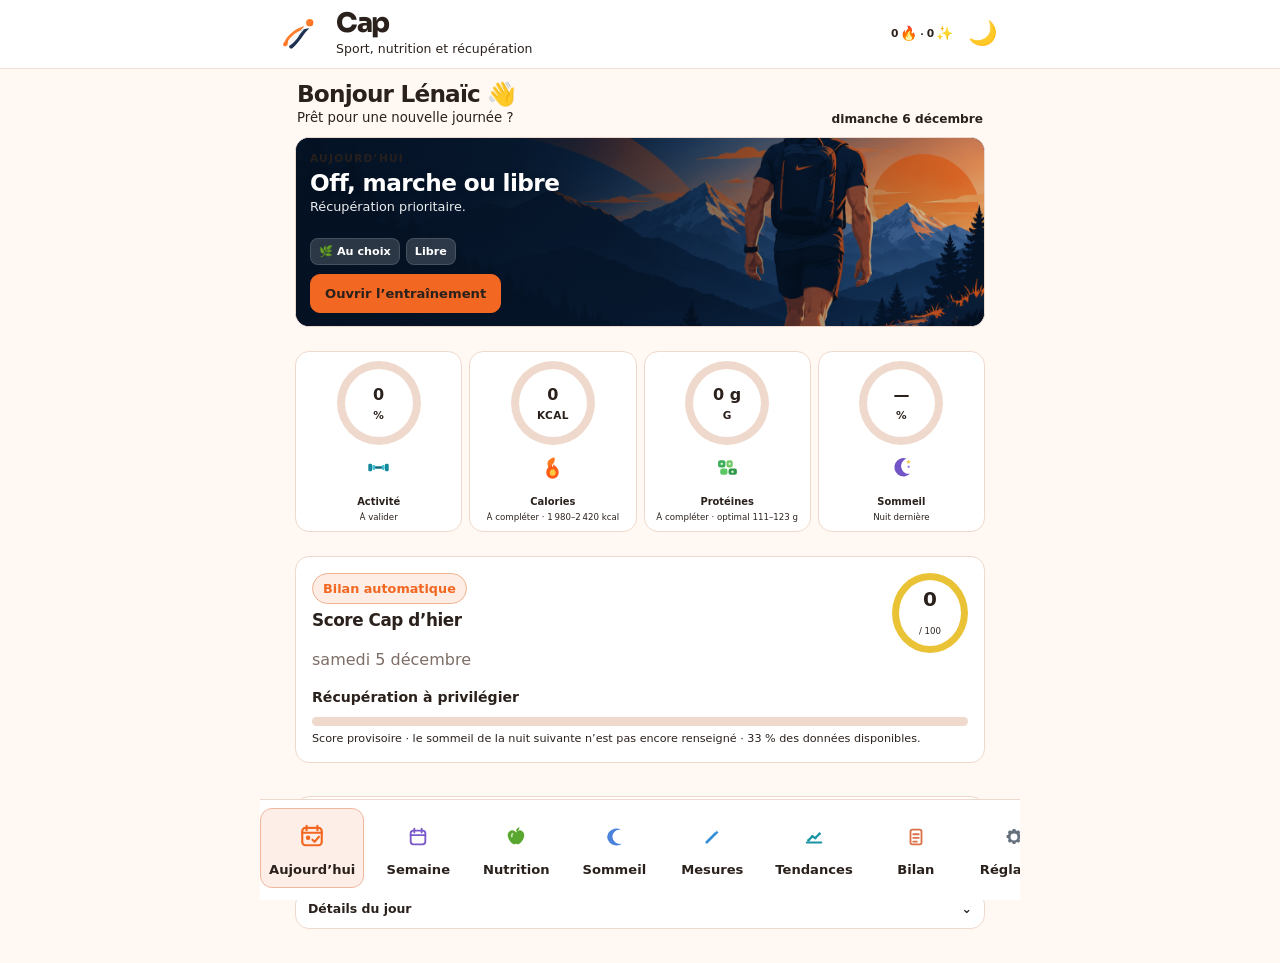
==== commit b57b8487: "Add files via upload" ====
--- a/index.html
+++ b/index.html
@@ -281,12 +281,8 @@
 }
 
 
-.mobile-theme-btn{display:none;border:1.5px solid var(--line);background:var(--panel);color:var(--violet);width:46px;height:46px;border-radius:14px;font-size:1.35rem;align-items:center;justify-content:center;box-shadow:var(--shadow)}
-body.dark .mobile-theme-btn{background:#112950;border-color:#7049aa;color:#d9b8ff}
+.mobile-theme-btn{display:none}
 @media(max-width:620px){
-  .head{position:relative;padding-right:76px!important}
-  .mobile-theme-btn{display:flex;position:absolute;right:18px;top:20px;z-index:5}
-  .actions{display:grid!important;margin-top:14px!important}
   #darkBtn{display:none}
 }
 
--- a/css/style.css
+++ b/css/style.css
@@ -1720,3 +1720,112 @@
   .app-header .subtitle{max-width:36vw!important}
   .mobile-theme-btn{width:36px!important;height:36px!important;flex-basis:36px!important;font-size:1.25rem!important}
 }
+
+/* =========================================================
+   CAP V42 — COMPTEUR RÉCOMPENSES COMPACT + ÉMOJIS NATIFS
+   ========================================================= */
+.header-actions{
+  display:flex !important;
+  align-items:center !important;
+  justify-content:flex-end !important;
+  gap:5px !important;
+  flex:0 0 auto !important;
+  min-width:0 !important;
+}
+.cap-reward-link{
+  position:relative !important;
+  display:inline-flex !important;
+  align-items:center !important;
+  justify-content:center !important;
+  gap:2px !important;
+  width:auto !important;
+  min-width:0 !important;
+  min-height:0 !important;
+  height:27px !important;
+  padding:0 3px !important;
+  margin:0 !important;
+  border:0 !important;
+  border-radius:0 !important;
+  background:transparent !important;
+  box-shadow:none !important;
+  color:var(--text) !important;
+  text-decoration:none !important;
+  white-space:nowrap !important;
+  font-size:.67rem !important;
+  font-weight:850 !important;
+  line-height:1 !important;
+  letter-spacing:-.01em !important;
+}
+.cap-reward-link:hover{background:transparent !important;border:0 !important}
+.cap-reward-link:active{transform:scale(.95)}
+.cap-reward-link .cap-flame-icon,
+.cap-reward-link .cap-shard-icon{
+  display:inline-block !important;
+  width:auto !important;
+  height:auto !important;
+  min-width:0 !important;
+  line-height:1 !important;
+  font-size:.87rem !important;
+  font-family:"Apple Color Emoji","Segoe UI Emoji","Noto Color Emoji",sans-serif !important;
+  color:inherit !important;
+  vertical-align:-.08em !important;
+}
+.cap-reward-dot{
+  margin:0 1px !important;
+  color:var(--muted) !important;
+  font-size:.58rem !important;
+  line-height:1 !important;
+}
+/* Les variantes achetables gardent un effet léger, mais la flamme reste le vrai emoji 🔥. */
+.cap-reward-link.flame-azure .cap-flame-icon{
+  filter:hue-rotate(150deg) saturate(1.25) !important;
+  text-shadow:0 0 4px rgba(35,184,230,.22) !important;
+}
+.cap-reward-link.flame-gold .cap-flame-icon{
+  filter:saturate(.85) brightness(1.08) !important;
+  text-shadow:0 0 4px rgba(240,173,29,.24) !important;
+}
+.cap-reward-link.counter-minimal,
+.cap-reward-link.counter-glass{
+  padding:0 3px !important;
+  border:0 !important;
+  border-radius:0 !important;
+  box-shadow:none !important;
+}
+.cap-reward-link.counter-glass{
+  background:color-mix(in srgb,var(--panel) 58%,transparent) !important;
+  backdrop-filter:blur(8px);
+}
+
+@media(max-width:620px){
+  .app-header .head{
+    padding-right:10px !important;
+  }
+  .header-actions{
+    gap:2px !important;
+    margin-left:auto !important;
+  }
+  .cap-reward-link{
+    height:23px !important;
+    padding:0 2px !important;
+    gap:1px !important;
+    font-size:.60rem !important;
+  }
+  .cap-reward-link .cap-flame-icon,
+  .cap-reward-link .cap-shard-icon{
+    font-size:.80rem !important;
+  }
+  .cap-reward-dot{font-size:.50rem !important;margin:0 !important}
+  .mobile-theme-btn,
+  body.dark .mobile-theme-btn{
+    position:static !important;
+    right:auto !important;
+    top:auto !important;
+    transform:none !important;
+    width:34px !important;
+    height:34px !important;
+    flex:0 0 34px !important;
+    font-size:1.22rem !important;
+  }
+  .mobile-theme-btn:active{transform:scale(.94) !important}
+}
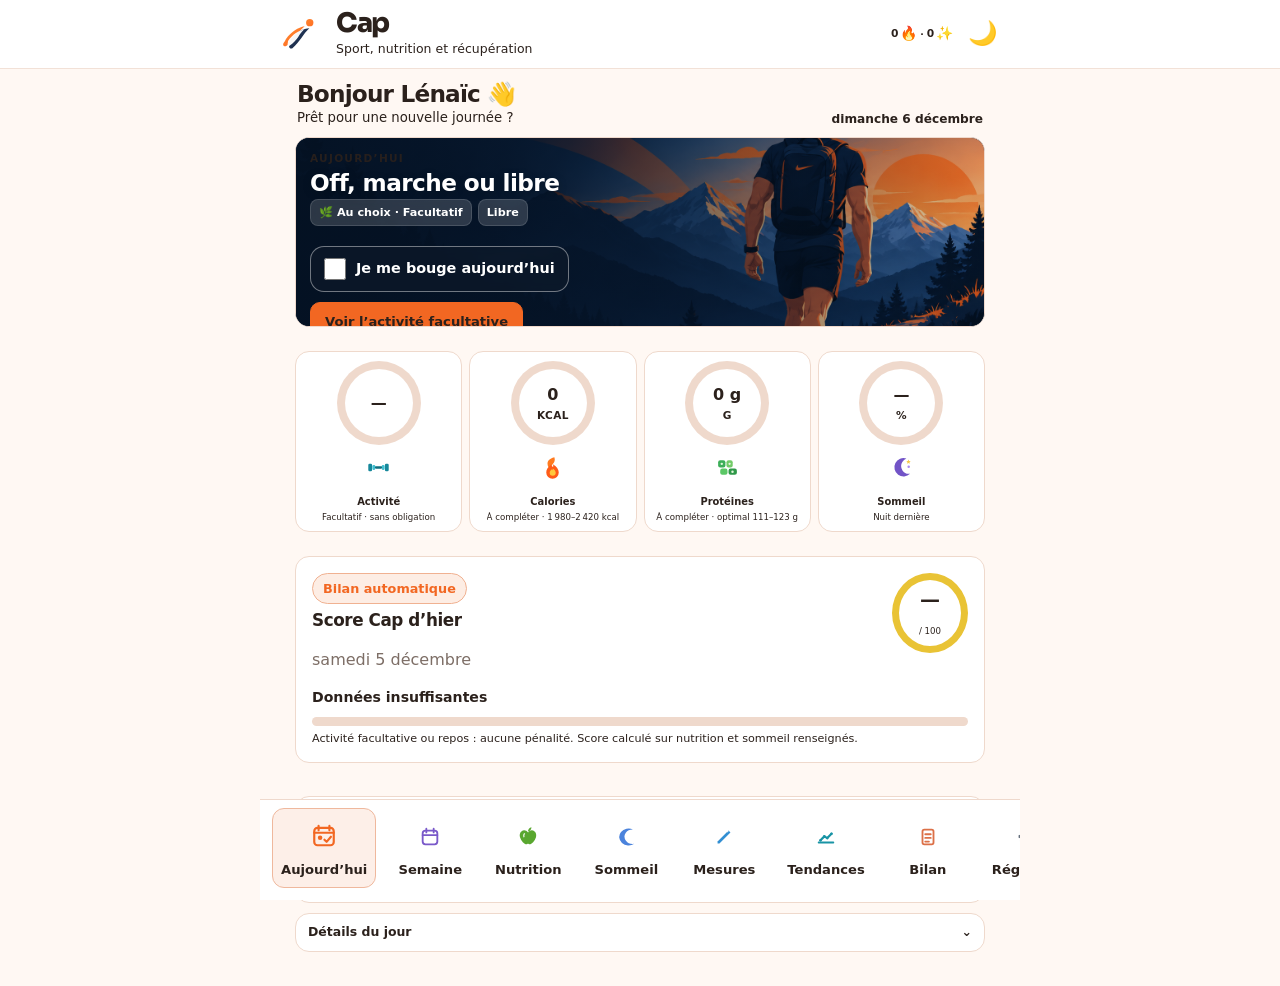
==== commit c5b902f9: "Add files via upload" ====
--- a/index.html
+++ b/index.html
@@ -920,7 +920,7 @@
 <link rel="preconnect" href="https://fonts.googleapis.com">
 <link rel="preconnect" href="https://fonts.gstatic.com" crossorigin>
 <link href="https://fonts.googleapis.com/css2?family=Sora:wght@600;700;800&display=swap" rel="stylesheet">
-<link rel="stylesheet" href="css/style.css?v=20260919-rewards2">
+<link rel="stylesheet" href="css/style.css?v=20260920-forest2">
 
 <style id="cap-charge-field-only-fix-v40">
 /* Correctif STRICTEMENT limité au champ Charge des séances */
@@ -953,6 +953,7 @@
 }
 </style>
 
+<link rel="stylesheet" href="css/cap-activites-2026.css?v=20261113">
 </head>
 <body>
 <style id="cap-settings-history-v35">
@@ -1200,7 +1201,7 @@
 </section>
 </main>
 <script src="js/lenaic-bus.js?v=20260918-fruit1"></script>
-<script src="js/cap-main.js?v=20260919-rewards1"></script>
+<script src="js/cap-main.js?v=20261007-modeslegendaires1"></script>
 <script src="js/rewards-core.js?v=20260919-rewards2"></script>
 <script>CapRewards.sync({feedback:false});</script>
 <script src="js/nutrition-habits.js?v=20260918-fruit1"></script>
@@ -1241,4 +1242,122 @@
 })();
 </script>
 
+
+<script id="cap-session-save-hotfix-v3">
+(function(){
+  /*
+    Sauvegarde de séance rendue autonome :
+    - enregistre d'abord la séance dans cap-data ;
+    - la progression et les récompenses ne peuvent plus bloquer l'enregistrement ;
+    - fonctionne aussi pour une séance libre ou un jour de repos.
+  */
+  window.setDone = function(v){
+    try{
+      var day = selectedTraining;
+      var activityKey = (typeof getActivityKeyForDay === 'function')
+        ? getActivityKeyForDay(day)
+        : day;
+
+      var p = (typeof plans !== 'undefined' && plans)
+        ? (plans[activityKey] || plans[day] || {})
+        : {};
+
+      if(!state.training || typeof state.training !== 'object') state.training = {};
+      if(!state.trainingHistory || typeof state.trainingHistory !== 'object') state.trainingHistory = {};
+
+      var t = state.training[day];
+      if(!t || typeof t !== 'object'){
+        t = state.training[day] = {
+          checks:{},
+          completed:false,
+          loads:{},
+          series:{},
+          session:{elapsed:0,running:false,startAt:null}
+        };
+      }
+
+      if(!t.checks) t.checks = {};
+      if(!t.loads) t.loads = {};
+      if(!t.series) t.series = {};
+      if(!t.session) t.session = {elapsed:0,running:false,startAt:null};
+
+      var now = Date.now();
+      var date = t.sessionDate ||
+        (typeof todayKey === 'function'
+          ? todayKey()
+          : new Date().toISOString().slice(0,10));
+
+      t.completed = !!v;
+      t.date = date;
+
+      if(v){
+        /* Figer proprement le chrono sans dépendre d'une autre fonction. */
+        if(t.session.running && t.session.startAt){
+          t.session.elapsed =
+            (Number(t.session.elapsed) || 0) +
+            Math.max(0, now - Number(t.session.startAt));
+          t.session.running = false;
+          t.session.startAt = null;
+        }
+
+        t.durationMs = Number(t.session.elapsed) || Number(t.durationMs) || 0;
+
+        state.trainingHistory[date + '::' + day] = {
+          date: date,
+          day: day,
+          activityKey: activityKey,
+          title: p.title || 'Séance',
+          completed: true,
+          durationMs: t.durationMs,
+          light: t.lightOverride === 'light',
+          checks: t.checks,
+          loads: t.loads,
+          series: t.series,
+          generated: t.generated || null
+        };
+
+        /*
+          On persiste AVANT la progression :
+          même si cette logique secondaire plante, la séance est déjà sauvée.
+        */
+        localStorage.setItem('cap-data', JSON.stringify(state));
+
+        try{
+          if(Array.isArray(p.exercises) && typeof assessProgression === 'function'){
+            assessProgression(day, p, t);
+            localStorage.setItem('cap-data', JSON.stringify(state));
+          }
+        }catch(_progressionError){}
+
+      }else{
+        delete state.trainingHistory[date + '::' + day];
+        localStorage.setItem('cap-data', JSON.stringify(state));
+      }
+
+      /* Récompenses : jamais bloquantes. */
+      setTimeout(function(){
+        try{
+          if(window.CapRewards && typeof window.CapRewards.sync === 'function'){
+            window.CapRewards.sync({feedback:!!v});
+          }
+        }catch(_rewardError){}
+      }, 0);
+
+      /* Rafraîchissement visuel : jamais bloquant pour la sauvegarde. */
+      try{
+        if(typeof renderWeek === 'function') renderWeek();
+        else if(typeof renderTraining === 'function') renderTraining();
+      }catch(_renderError){}
+
+      return true;
+    }catch(err){
+      console.error('CAP — erreur enregistrement séance', err);
+      alert("La séance n'a pas pu être enregistrée. Recharge la page puis réessaie.");
+      return false;
+    }
+  };
+})();
+</script>
+
+<script src="js/cap-activites-2026.js?v=20261113"></script>
 </body></html>
--- a/css/style.css
+++ b/css/style.css
@@ -1829,3 +1829,134 @@
   }
   .mobile-theme-btn:active{transform:scale(.94) !important}
 }
+
+/* =========================================================
+   CAP V43 — ACCENT FORÊT : PALETTE NATURELLE COMPLÈTE
+   ========================================================= */
+body.reward-accent-forest{
+  --accent:#4f8a5b;
+  --accent-2:#7aa56d;
+  --soft:#eef6ed;
+
+  --forest-deep:#456f4d;
+  --forest-leaf:#62a36c;
+  --forest-moss:#7f9961;
+  --forest-water:#69a99f;
+  --forest-bark:#9a7652;
+  --forest-header:#f1f7ee;
+  --forest-header-2:#e9f2e6;
+  --forest-line:#d7e4d2;
+}
+
+/* Le header prend une légère teinte verte, sans devenir criard. */
+body.reward-accent-forest .app-header{
+  background:linear-gradient(180deg,var(--forest-header) 0%,var(--forest-header-2) 100%) !important;
+  border-bottom-color:var(--forest-line) !important;
+  box-shadow:0 2px 12px rgba(69,111,77,.07) !important;
+}
+body.reward-accent-forest .app-header .head{
+  background:transparent !important;
+}
+body.reward-accent-forest .brand-copy h1,
+body.reward-accent-forest .app-header h1{
+  color:#2f4935 !important;
+  -webkit-text-fill-color:#2f4935 !important;
+}
+body.reward-accent-forest .logo.cap-logo{
+  background:rgba(255,255,255,.58) !important;
+  border-color:#d4e2d0 !important;
+}
+body.reward-accent-forest .mobile-theme-btn{
+  background:rgba(255,255,255,.48) !important;
+  border-color:#d4e2d0 !important;
+}
+
+/* Boutons principaux : vert feuille, mais le reste de l'interface garde sa palette. */
+body.reward-accent-forest .hero-cta,
+body.reward-accent-forest .btn.primary{
+  background:linear-gradient(135deg,#568f60,#79aa70) !important;
+  box-shadow:0 8px 18px rgba(79,138,91,.22) !important;
+}
+
+/* Accueil : quatre couleurs naturelles différentes. */
+body.reward-accent-forest .home-kpi.activity{
+  --ring-color:var(--forest-deep) !important;
+  --ring-soft:#edf5ee !important;
+}
+body.reward-accent-forest .home-kpi.calories{
+  --ring-color:var(--forest-bark) !important;
+  --ring-soft:#f6eee7 !important;
+}
+body.reward-accent-forest .home-kpi.protein{
+  --ring-color:var(--forest-leaf) !important;
+  --ring-soft:#edf6ed !important;
+}
+body.reward-accent-forest .home-kpi.sleep{
+  --ring-color:var(--forest-water) !important;
+  --ring-soft:#eaf5f3 !important;
+}
+
+/* Le JS écrit parfois la couleur directement sur l'anneau :
+   ces règles garantissent donc la palette Forêt. */
+body.reward-accent-forest #kpiActivityRing{
+  --ring-color:var(--forest-deep) !important;
+}
+body.reward-accent-forest #kpiCaloriesRing{
+  --ring-color:var(--forest-bark) !important;
+}
+body.reward-accent-forest #kpiProteinRing{
+  --ring-color:var(--forest-leaf) !important;
+}
+body.reward-accent-forest #kpiSleepRing{
+  --ring-color:var(--forest-water) !important;
+}
+
+/* Nutrition : les anneaux utilisaient tous var(--green).
+   On leur attribue maintenant une vraie gamme naturelle. */
+body.reward-accent-forest #calGauge{
+  background:conic-gradient(var(--forest-bark) calc(var(--macro)*1%),var(--line) 0) !important;
+}
+body.reward-accent-forest #proteinGauge{
+  background:conic-gradient(var(--forest-leaf) calc(var(--macro)*1%),var(--line) 0) !important;
+}
+body.reward-accent-forest #carbGauge{
+  background:conic-gradient(var(--forest-moss) calc(var(--macro)*1%),var(--line) 0) !important;
+}
+body.reward-accent-forest #fatGauge{
+  background:conic-gradient(var(--forest-water) calc(var(--macro)*1%),var(--line) 0) !important;
+}
+
+/* Quelques touches très légères sur les cartes, sans tout repeindre. */
+body.reward-accent-forest .home-kpi,
+body.reward-accent-forest .home-yesterday-score,
+body.reward-accent-forest .card{
+  border-color:color-mix(in srgb,var(--forest-line) 72%,var(--line)) !important;
+}
+
+/* Mode sombre : même logique, en version forêt nocturne. */
+body.dark.reward-accent-forest{
+  --soft:#122d1c;
+  --forest-header:#102019;
+  --forest-header-2:#13271d;
+  --forest-line:#294535;
+}
+body.dark.reward-accent-forest .app-header{
+  background:linear-gradient(180deg,var(--forest-header) 0%,var(--forest-header-2) 100%) !important;
+  border-bottom-color:var(--forest-line) !important;
+  box-shadow:0 2px 14px rgba(0,0,0,.24) !important;
+}
+body.dark.reward-accent-forest .brand-copy h1,
+body.dark.reward-accent-forest .app-header h1{
+  color:#edf6ee !important;
+  -webkit-text-fill-color:#edf6ee !important;
+}
+body.dark.reward-accent-forest .logo.cap-logo,
+body.dark.reward-accent-forest .mobile-theme-btn{
+  background:#173024 !important;
+  border-color:#315440 !important;
+}
+body.dark.reward-accent-forest .home-kpi.activity{--ring-soft:#163023 !important}
+body.dark.reward-accent-forest .home-kpi.calories{--ring-soft:#33271e !important}
+body.dark.reward-accent-forest .home-kpi.protein{--ring-soft:#173224 !important}
+body.dark.reward-accent-forest .home-kpi.sleep{--ring-soft:#16312e !important}
+
